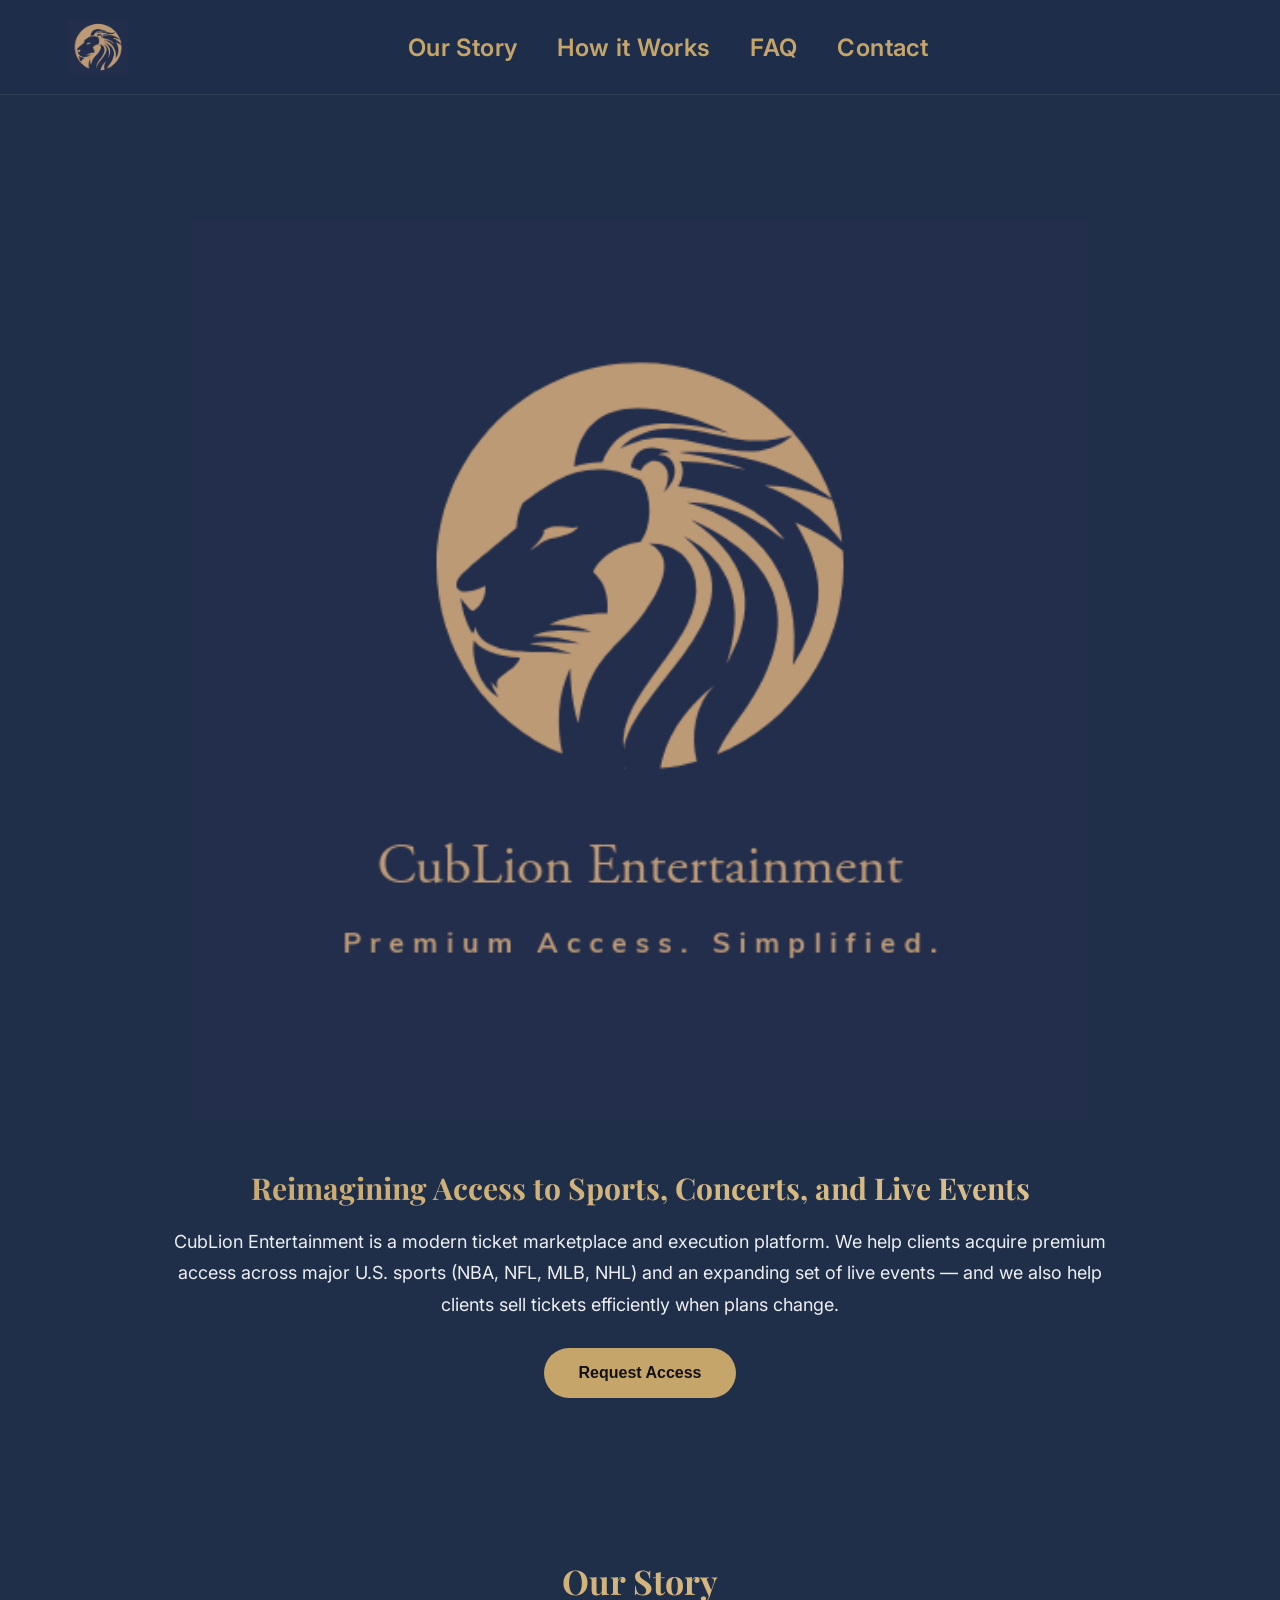
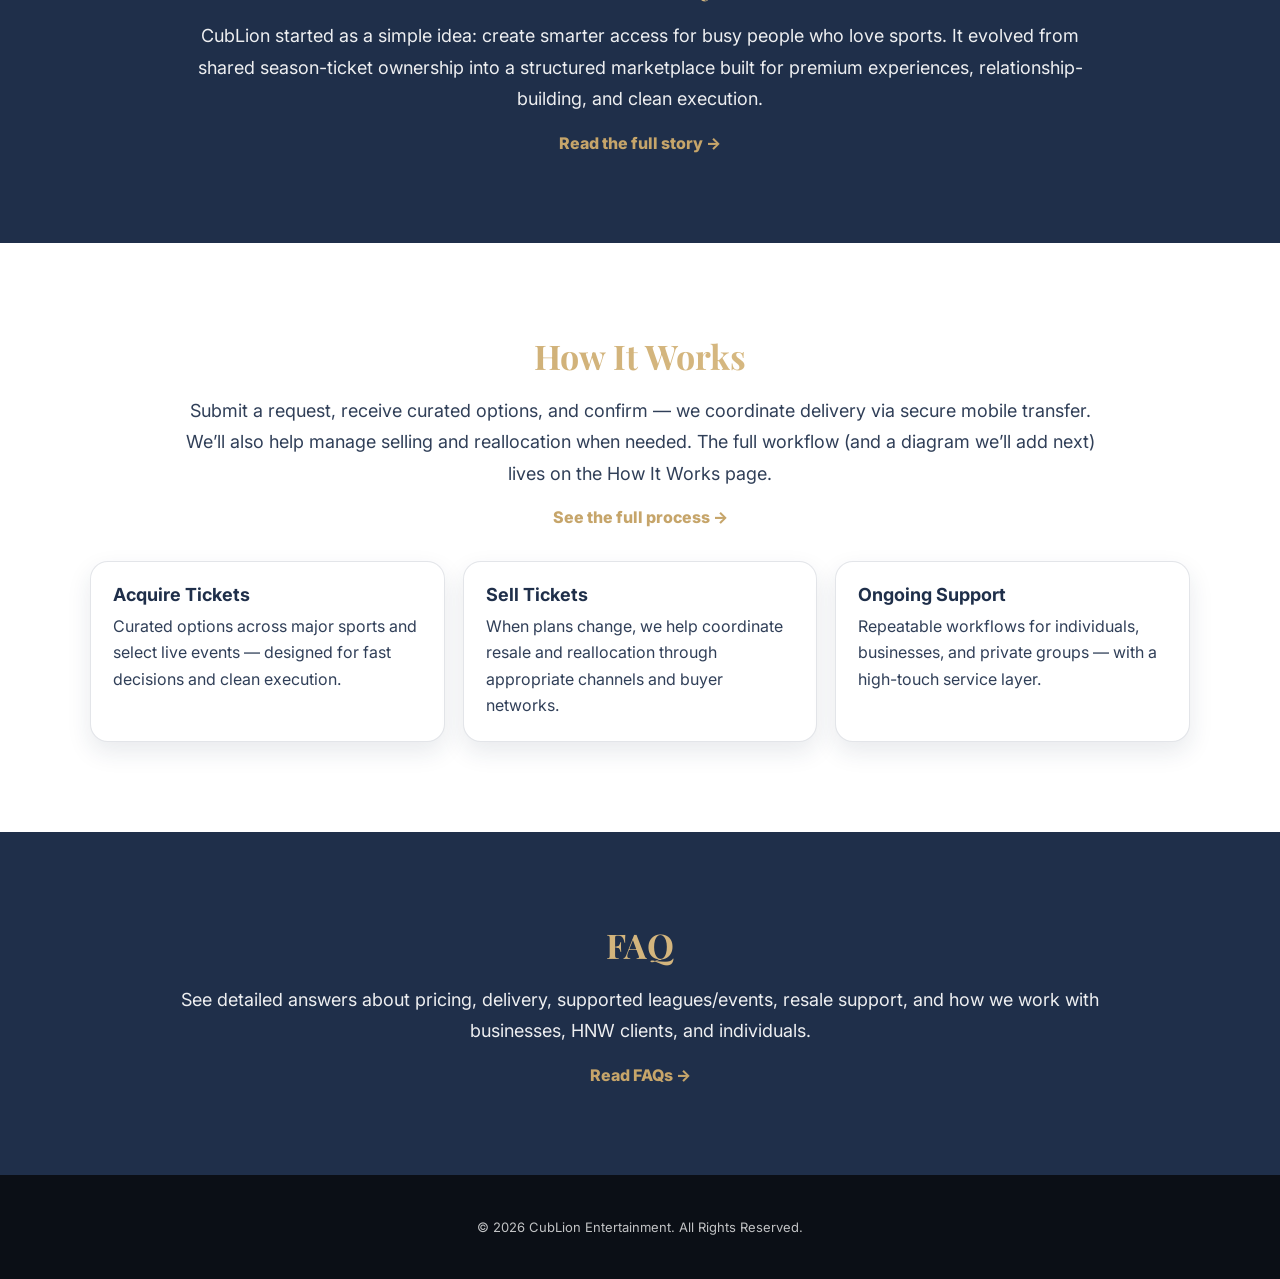
==== index.html @ 5fd1f455 "Update index.html" ====
<!DOCTYPE html>
<html lang="en">
<head>
<meta charset="UTF-8" />
<meta name="viewport" content="width=device-width, initial-scale=1.0" />
<title>CubLion Entertainment</title>

<link href="https://fonts.googleapis.com/css2?family=Playfair+Display:wght@600;700&family=Inter:wght@300;400;600&display=swap" rel="stylesheet">

<style>
  :root{
    --navy:#1F2F4A;
    --gold:#C6A56A;
    --black:#0B0F16;
    --white:#FFFFFF;
  }

  html { scroll-behavior: smooth; }

  body{
    margin:0;
    font-family:'Inter', sans-serif;
    background: var(--navy);
    color: var(--white);
  }

  /* ---------- NAV ---------- */
  nav{
    position: fixed;
    top: 0;
    left: 0;
    width: 100%;
    background: rgba(31,47,74,0.95);
    backdrop-filter: blur(10px);
    border-bottom: 1px solid rgba(255,255,255,0.08);
    z-index: 1000;
    padding: 20px 28px;
    transition: padding .18s ease, box-shadow .18s ease, background .18s ease;
  }

  nav.shrink{
    padding: 12px 22px;
    background: rgba(31,47,74,0.97);
    box-shadow: 0 10px 30px rgba(0,0,0,0.18);
  }

  .nav-inner{
    max-width: 1200px;
    margin: 0 auto;
    display: grid;
    grid-template-columns: 72px 1fr 72px;
    align-items: center;
  }

  .nav-insignia{
    height: 54px;
    width: auto;
    display:block;
    transition: height .18s ease, transform .18s ease, filter .18s ease;
  }

  nav.shrink .nav-insignia{ height: 42px; }

  .nav-insignia:hover{
    transform: scale(1.05);
    filter: drop-shadow(0 0 8px rgba(198,165,106,.35));
  }

  .nav-links{
    justify-self: center;
    display: flex;
    gap: 36px;
    align-items: center;
  }

  .nav-links a{
    position: relative;
    color: var(--gold);
    text-decoration: none;
    font-weight: 600;
    font-size: 24px;
    letter-spacing: 0.35px;
    padding: 8px 2px;
    transition: opacity .15s ease;
  }
  .nav-links a:hover{ opacity:.82; }

  .nav-links a::after{
    content:"";
    position:absolute;
    left:0;
    bottom:2px;
    height:2px;
    width:100%;
    background: var(--gold);
    transform: scaleX(0);
    transform-origin: left;
    transition: transform .18s ease;
    opacity: .9;
  }
  .nav-links a:hover::after{ transform: scaleX(1); }

  /* ---------- HERO ---------- */
  header{
    text-align:center;
    padding: 220px 20px 70px;
    max-width: 1200px;
    margin: 0 auto;
  }

  header img.hero-logo{
    width: 900px;
    max-width: 95vw;
    height: auto;
    margin-bottom: 46px;
  }

  .gold{
    background: linear-gradient(90deg, #C6A56A, #E0C48F);
    -webkit-background-clip: text;
    -webkit-text-fill-color: transparent;
  }

  h1{
    font-family: 'Playfair Display', serif;
    font-size: 30px;
    line-height: 1.25;
    margin: 0 0 18px 0;
  }

  .subhead{
    max-width: 940px;
    margin: 0 auto;
    font-size: 18px;
    line-height: 1.75;
    opacity: 0.92;
  }

  .cta-row{ margin-top: 28px; }

  button.cta{
    padding: 16px 34px;
    background: var(--gold);
    border: none;
    border-radius: 999px;
    font-weight: 800;
    cursor: pointer;
    color: #111;
    font-size: 16px;
  }
  button.cta:hover{ opacity: .9; }

  /* ---------- SECTIONS ---------- */
  section{
    padding: 90px 20px;
    text-align: center;
    background: var(--white);
    color: var(--navy);
  }

  section.dark{
    background: var(--navy);
    color: var(--white);
  }

  .container{
    max-width: 1100px;
    margin: 0 auto;
  }

  section h2{
    font-family: 'Playfair Display', serif;
    font-size: 34px;
    margin: 0;
  }

  section p{
    max-width: 920px;
    margin: 16px auto 0;
    font-size: 18px;
    line-height: 1.75;
    opacity: 0.92;
  }

  .link{
    display:inline-block;
    margin-top: 18px;
    color: var(--gold);
    font-weight: 800;
    text-decoration: none;
  }
  .link:hover{ opacity:.85; }

  .cards{
    display:grid;
    gap: 18px;
    margin-top: 34px;
    text-align:left;
  }
  @media (min-width: 900px){
    .cards{ grid-template-columns: repeat(3, 1fr); }
  }
  .card{
    border-radius: 18px;
    padding: 22px;
    border: 1px solid rgba(31,47,74,0.12);
    background: #fff;
    box-shadow: 0 10px 24px rgba(31,47,74,0.10);
  }
  .card h3{ margin:0 0 8px 0; font-size: 18px; }
  .card p{ margin:0; font-size: 16px; line-height: 1.65; opacity: .92; }

  footer{
    text-align:center;
    padding: 44px 18px;
    background: var(--black);
    color: rgba(255,255,255,0.75);
    font-size: 13px;
  }

  /* ---------- RESPONSIVE ---------- */
  @media (max-width: 900px){
    .nav-links{ display:none; }
  }
</style>
</head>

<body>

<nav id="topNav" aria-label="Primary navigation">
  <div class="nav-inner">
    <a href="index.html" aria-label="Home">
      <img src="lion.png" class="nav-insignia" alt="CubLion Home" />
    </a>

    <div class="nav-links" aria-label="Desktop navigation">
      <a href="our-story.html">Our Story</a>
      <a href="how-it-works.html">How it Works</a>
      <a href="faq.html">FAQ</a>
      <a href="contact.html">Contact</a>
    </div>

    <div></div>
  </div>
</nav>

<header>
  <img src="logo.png" class="hero-logo" alt="CubLion Entertainment" />
  <h1 class="gold">Reimagining Access to Sports, Concerts, and Live Events</h1>

  <p class="subhead">
    CubLion Entertainment is a modern ticket marketplace and execution platform. We help clients acquire premium access
    across major U.S. sports (NBA, NFL, MLB, NHL) and an expanding set of live events — and we also help clients sell tickets
    efficiently when plans change.
  </p>

  <div class="cta-row">
    <button class="cta" onclick="location.href='contact.html'">Request Access</button>
  </div>
</header>

<section class="dark">
  <div class="container">
    <h2 class="gold">Our Story</h2>
    <p>
      CubLion started as a simple idea: create smarter access for busy people who love sports. It evolved from shared season-ticket ownership
      into a structured marketplace built for premium experiences, relationship-building, and clean execution.
    </p>
    <a class="link" href="our-story.html">Read the full story →</a>
  </div>
</section>

<section>
  <div class="container">
    <h2 class="gold">How It Works</h2>
    <p>
      Submit a request, receive curated options, and confirm — we coordinate delivery via secure mobile transfer. We’ll also help manage selling
      and reallocation when needed. The full workflow (and a diagram we’ll add next) lives on the How It Works page.
    </p>
    <a class="link" href="how-it-works.html">See the full process →</a>

    <div class="cards">
      <div class="card">
        <h3>Acquire Tickets</h3>
        <p>Curated options across major sports and select live events — designed for fast decisions and clean execution.</p>
      </div>
      <div class="card">
        <h3>Sell Tickets</h3>
        <p>When plans change, we help coordinate resale and reallocation through appropriate channels and buyer networks.</p>
      </div>
      <div class="card">
        <h3>Ongoing Support</h3>
        <p>Repeatable workflows for individuals, businesses, and private groups — with a high-touch service layer.</p>
      </div>
    </div>
  </div>
</section>

<section class="dark">
  <div class="container">
    <h2 class="gold">FAQ</h2>
    <p>
      See detailed answers about pricing, delivery, supported leagues/events, resale support, and how we work with businesses,
      HNW clients, and individuals.
    </p>
    <a class="link" href="faq.html">Read FAQs →</a>
  </div>
</section>

<footer>
© 2026 CubLion Entertainment. All Rights Reserved.
</footer>

<script>
  const nav = document.getElementById('topNav');
  function onScroll(){
    if (window.scrollY > 18) nav.classList.add('shrink');
    else nav.classList.remove('shrink');
  }
  window.addEventListener('scroll', onScroll, { passive: true });
  onScroll();
</script>

</body>
</html>
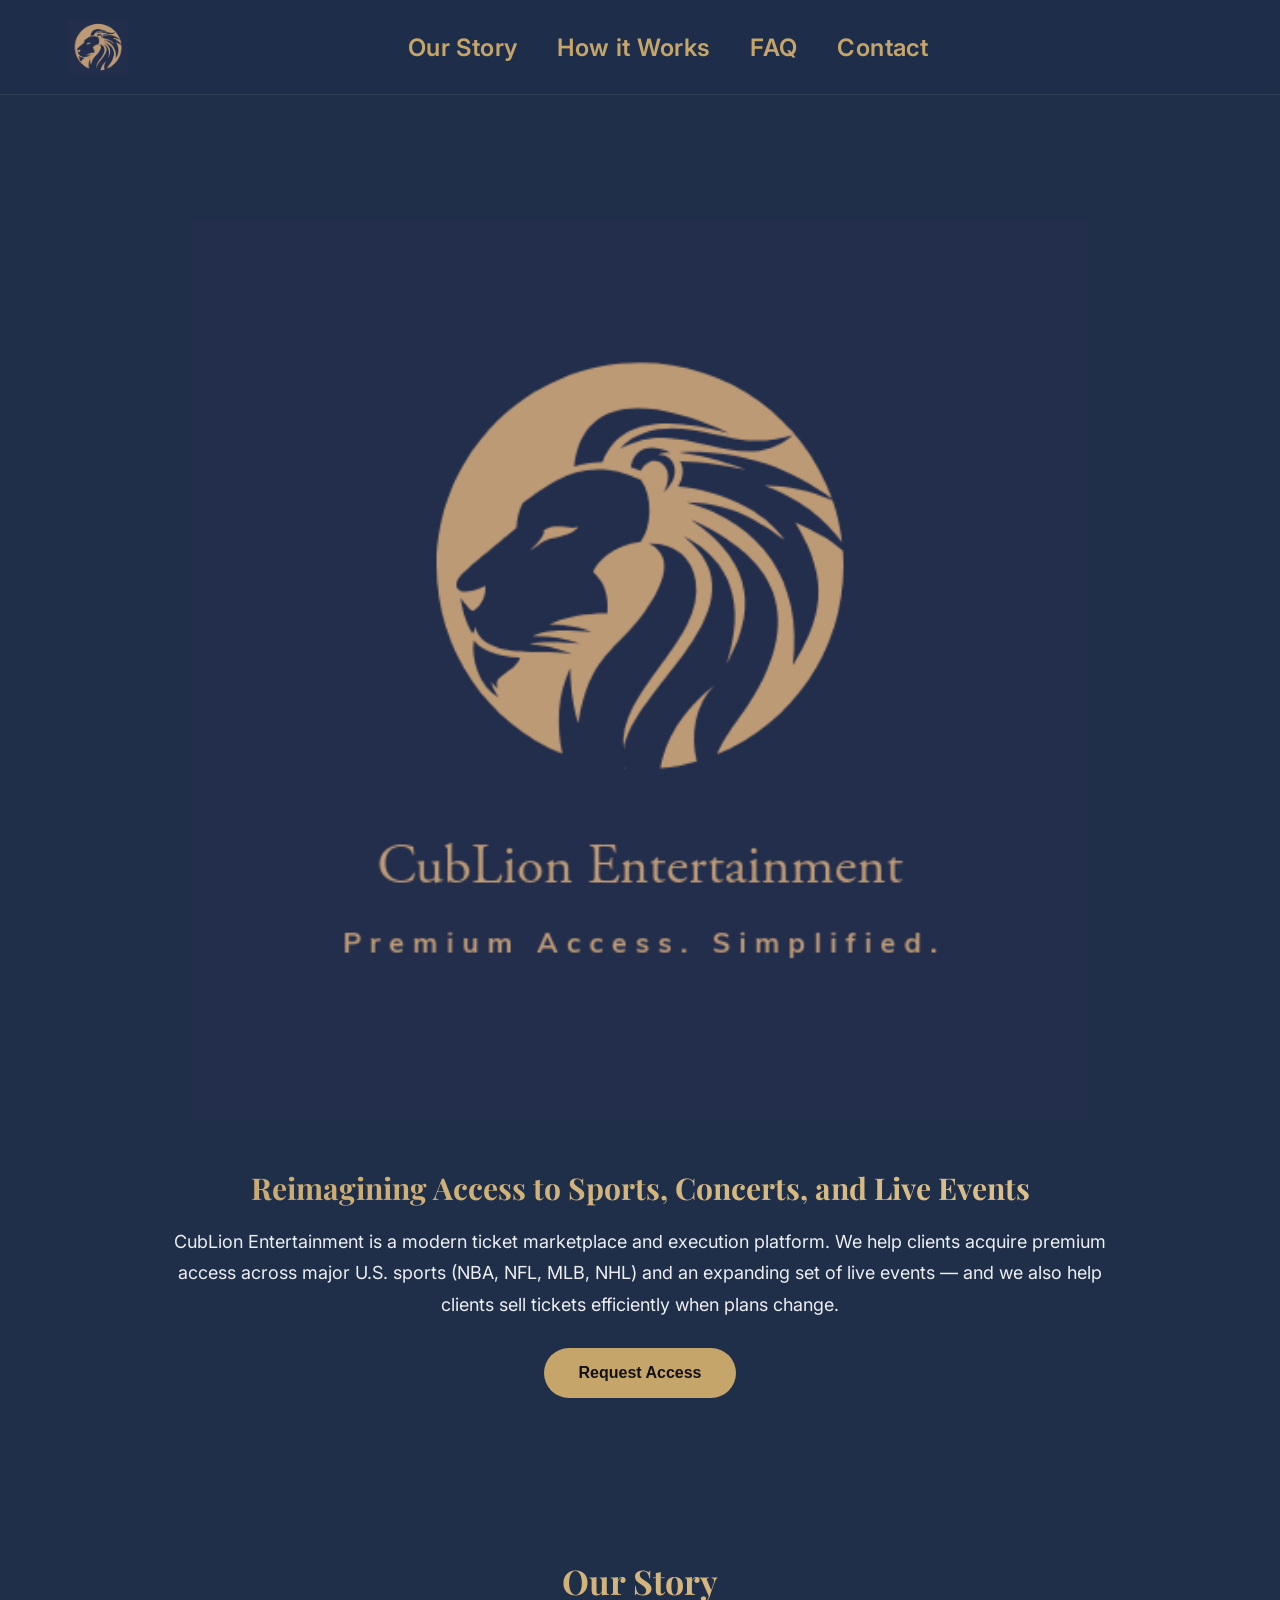
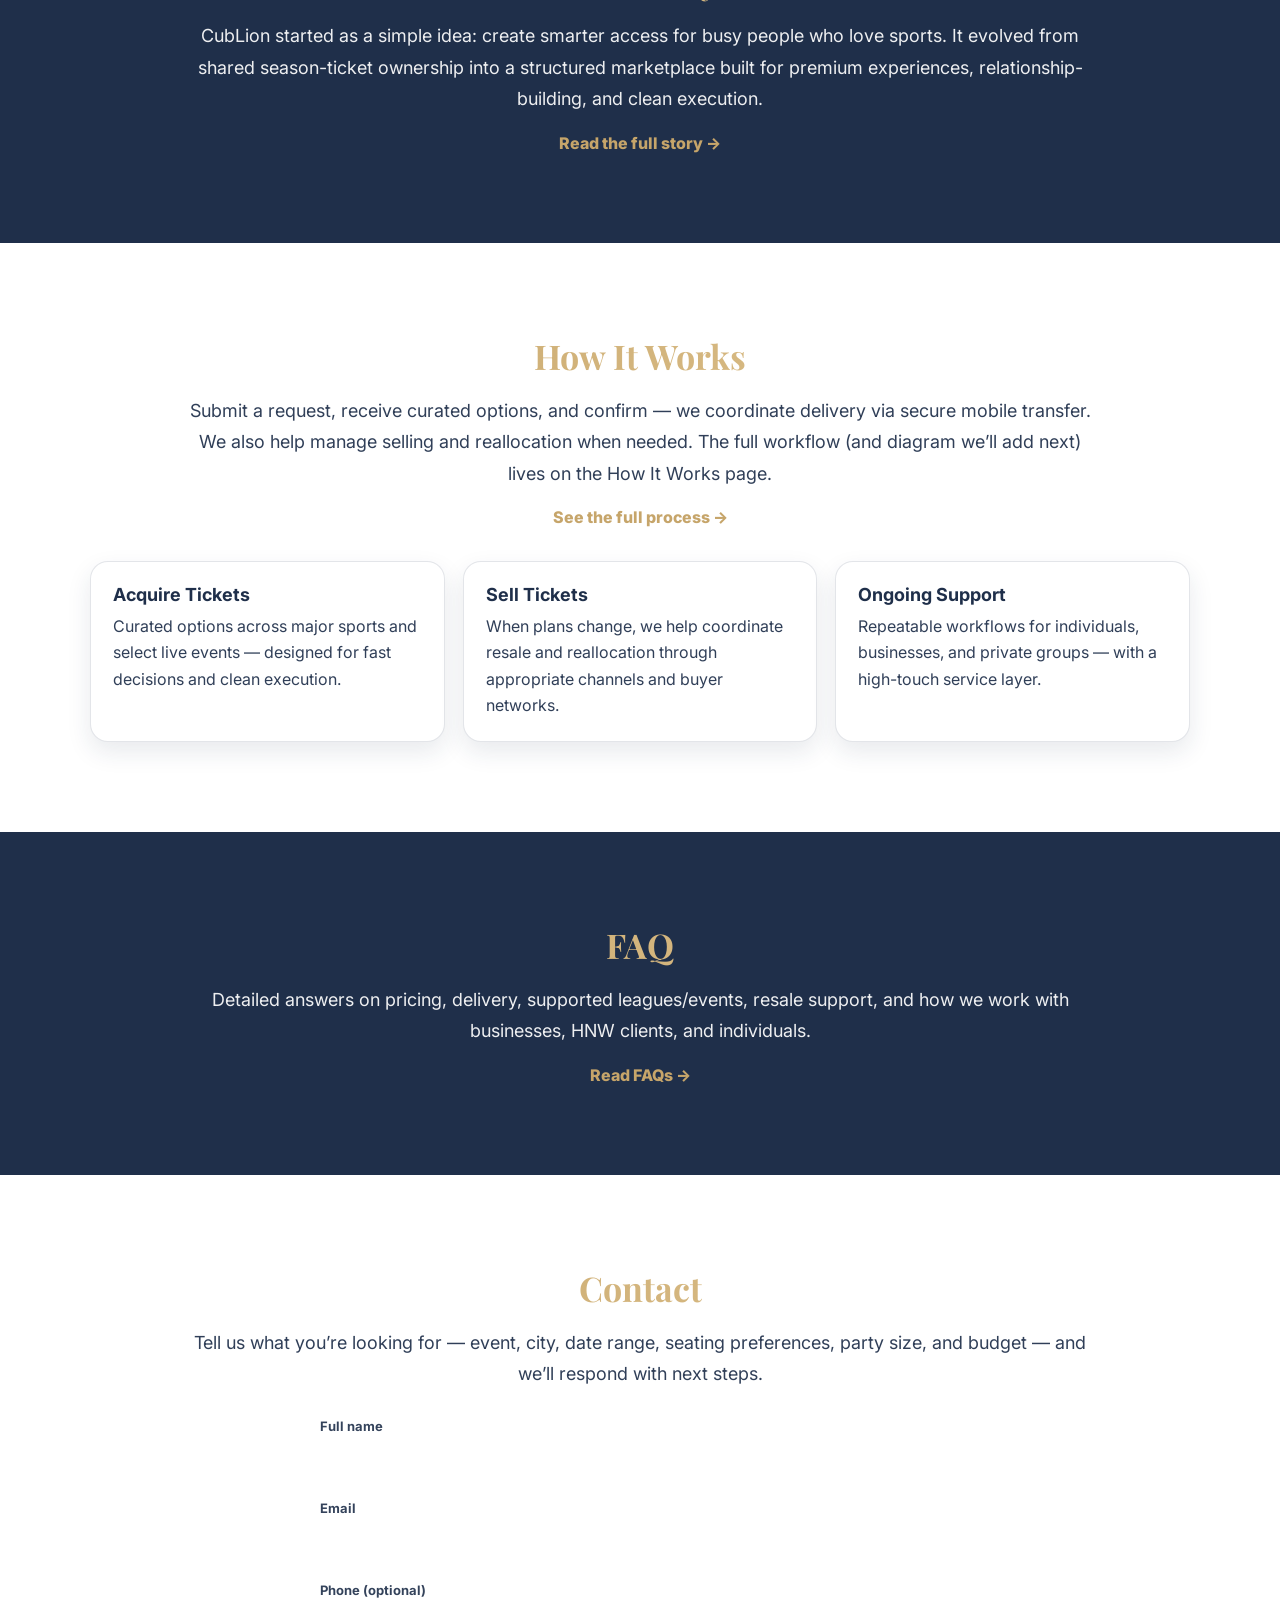
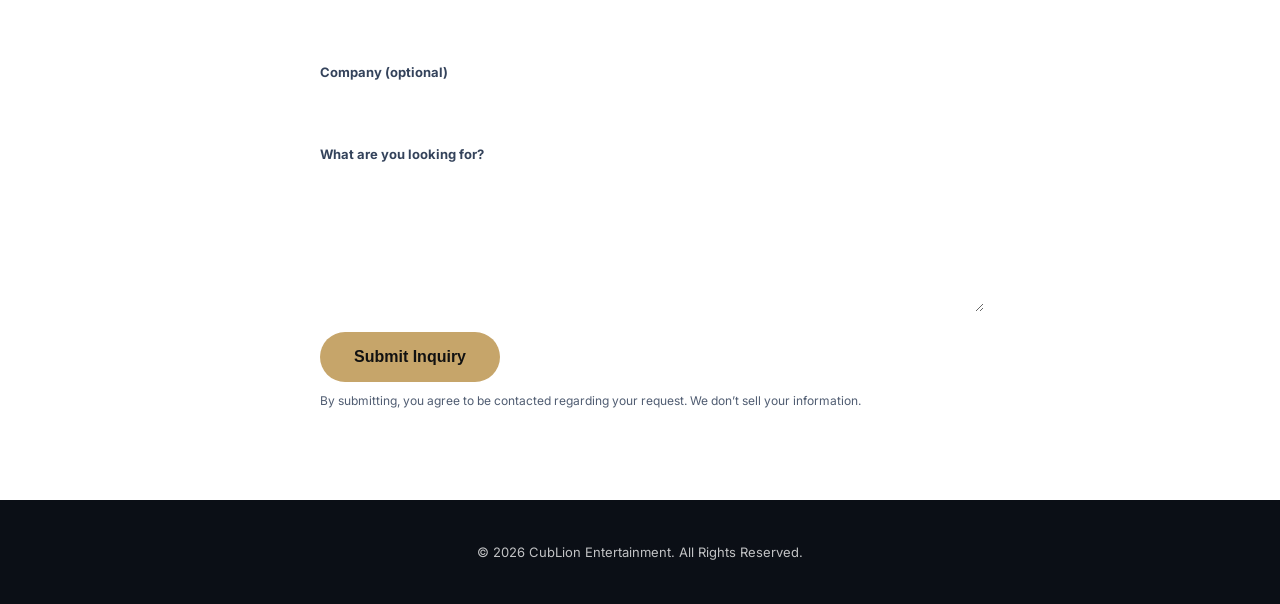
==== commit b046aa47: "Update index.html" ====
--- a/index.html
+++ b/index.html
@@ -163,6 +163,11 @@
     color: var(--white);
   }
 
+  /* Critical for anchor links with fixed nav */
+  section.anchor{
+    scroll-margin-top: 120px;
+  }
+
   .container{
     max-width: 1100px;
     margin: 0 auto;
@@ -210,6 +215,40 @@
   .card h3{ margin:0 0 8px 0; font-size: 18px; }
   .card p{ margin:0; font-size: 16px; line-height: 1.65; opacity: .92; }
 
+  /* ---------- FORM (homepage contact block) ---------- */
+  .form-wrap{
+    max-width: 640px;
+    margin: 28px auto 0;
+    text-align: left;
+  }
+  label{
+    display:block;
+    font-weight: 700;
+    font-size: 13px;
+    opacity: .9;
+    margin-bottom: 6px;
+  }
+  .field{
+    width:100%;
+    padding: 12px;
+    margin-bottom: 16px;
+    border-radius: 10px;
+    border:none;
+    outline:none;
+    font-family:'Inter', sans-serif;
+    font-size: 16px;
+  }
+  section.dark .field{
+    background: rgba(255,255,255,0.92);
+    color: #111;
+  }
+  .small-note{
+    font-size: 12px;
+    opacity: .78;
+    margin-top: 10px;
+    line-height: 1.5;
+  }
+
   footer{
     text-align:center;
     padding: 44px 18px;
@@ -218,7 +257,6 @@
     font-size: 13px;
   }
 
-  /* ---------- RESPONSIVE ---------- */
   @media (max-width: 900px){
     .nav-links{ display:none; }
   }
@@ -237,7 +275,8 @@
       <a href="our-story.html">Our Story</a>
       <a href="how-it-works.html">How it Works</a>
       <a href="faq.html">FAQ</a>
-      <a href="contact.html">Contact</a>
+      <!-- Contact should jump to the Contact block on THIS page -->
+      <a href="index.html#contact">Contact</a>
     </div>
 
     <div></div>
@@ -255,10 +294,11 @@
   </p>
 
   <div class="cta-row">
-    <button class="cta" onclick="location.href='contact.html'">Request Access</button>
+    <button class="cta" onclick="location.href='index.html#contact'">Request Access</button>
   </div>
 </header>
 
+<!-- Alternate colors: DARK / LIGHT / DARK / LIGHT -->
 <section class="dark">
   <div class="container">
     <h2 class="gold">Our Story</h2>
@@ -274,8 +314,8 @@
   <div class="container">
     <h2 class="gold">How It Works</h2>
     <p>
-      Submit a request, receive curated options, and confirm — we coordinate delivery via secure mobile transfer. We’ll also help manage selling
-      and reallocation when needed. The full workflow (and a diagram we’ll add next) lives on the How It Works page.
+      Submit a request, receive curated options, and confirm — we coordinate delivery via secure mobile transfer.
+      We also help manage selling and reallocation when needed. The full workflow (and diagram we’ll add next) lives on the How It Works page.
     </p>
     <a class="link" href="how-it-works.html">See the full process →</a>
 
@@ -300,10 +340,43 @@
   <div class="container">
     <h2 class="gold">FAQ</h2>
     <p>
-      See detailed answers about pricing, delivery, supported leagues/events, resale support, and how we work with businesses,
+      Detailed answers on pricing, delivery, supported leagues/events, resale support, and how we work with businesses,
       HNW clients, and individuals.
     </p>
     <a class="link" href="faq.html">Read FAQs →</a>
+  </div>
+</section>
+
+<!-- Contact is LIGHT to keep alternating colors -->
+<section id="contact" class="anchor">
+  <div class="container">
+    <h2 class="gold">Contact</h2>
+    <p>
+      Tell us what you’re looking for — event, city, date range, seating preferences, party size, and budget — and we’ll respond with next steps.
+    </p>
+
+    <form class="form-wrap" action="https://formspree.io/f/mreadqad" method="POST">
+      <label for="name">Full name</label>
+      <input class="field" id="name" name="name" type="text" required />
+
+      <label for="email">Email</label>
+      <input class="field" id="email" name="email" type="email" required />
+
+      <label for="phone">Phone (optional)</label>
+      <input class="field" id="phone" name="phone" type="text" />
+
+      <label for="company">Company (optional)</label>
+      <input class="field" id="company" name="company" type="text" />
+
+      <label for="message">What are you looking for?</label>
+      <textarea class="field" id="message" name="message" rows="6" required></textarea>
+
+      <button class="cta" type="submit">Submit Inquiry</button>
+
+      <div class="small-note">
+        By submitting, you agree to be contacted regarding your request. We don’t sell your information.
+      </div>
+    </form>
   </div>
 </section>
 
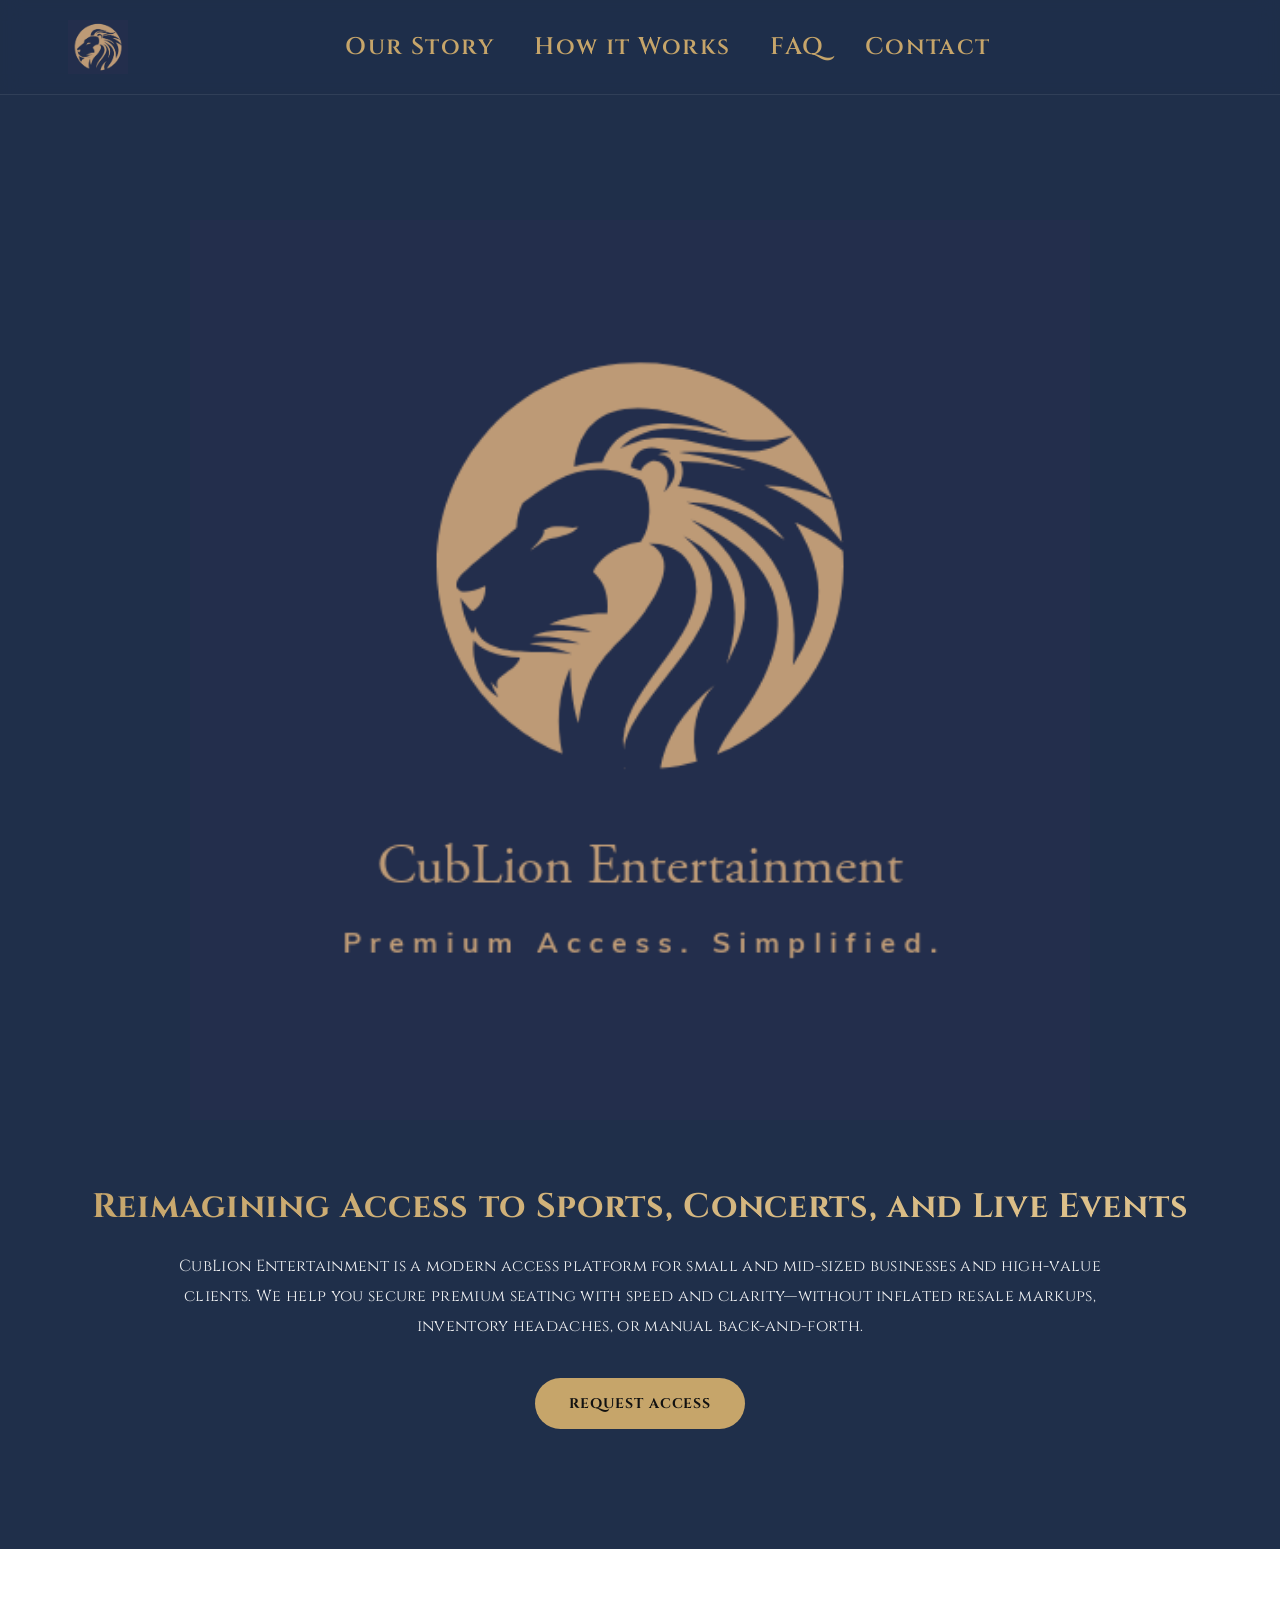
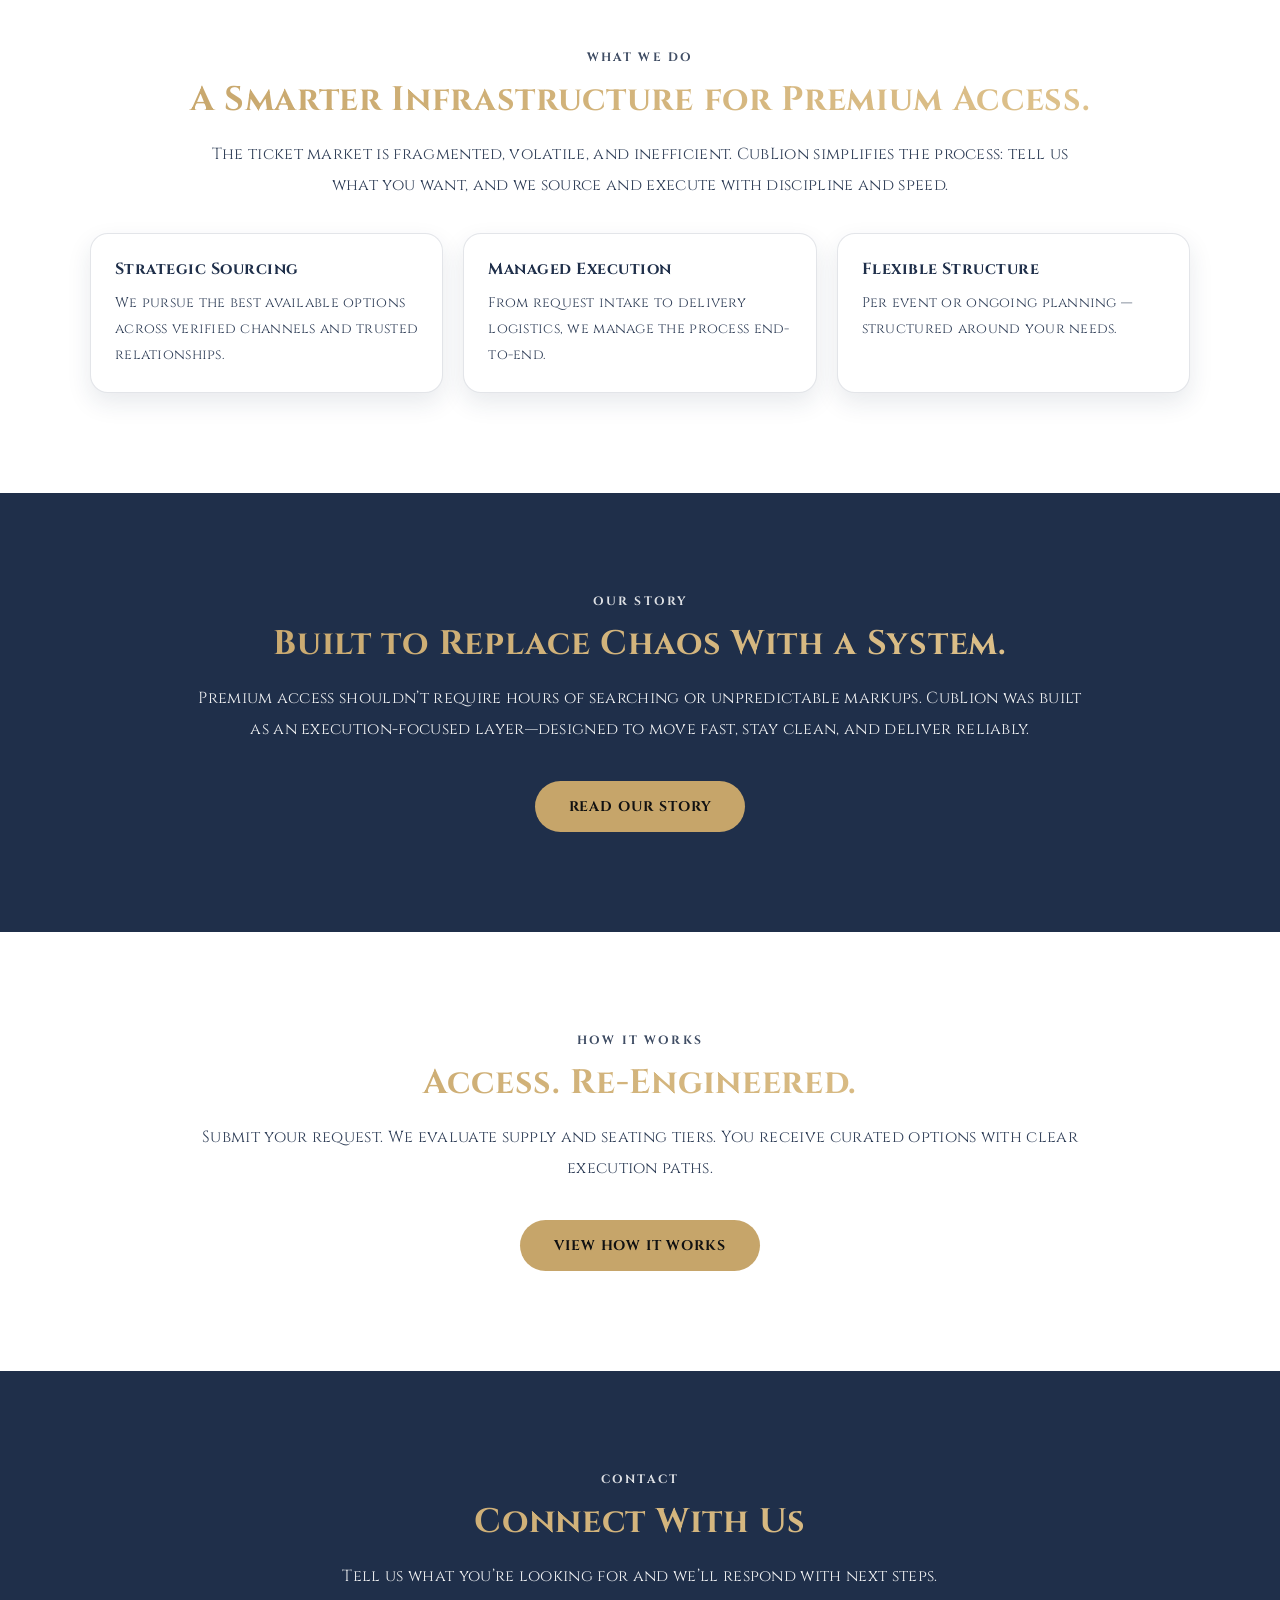
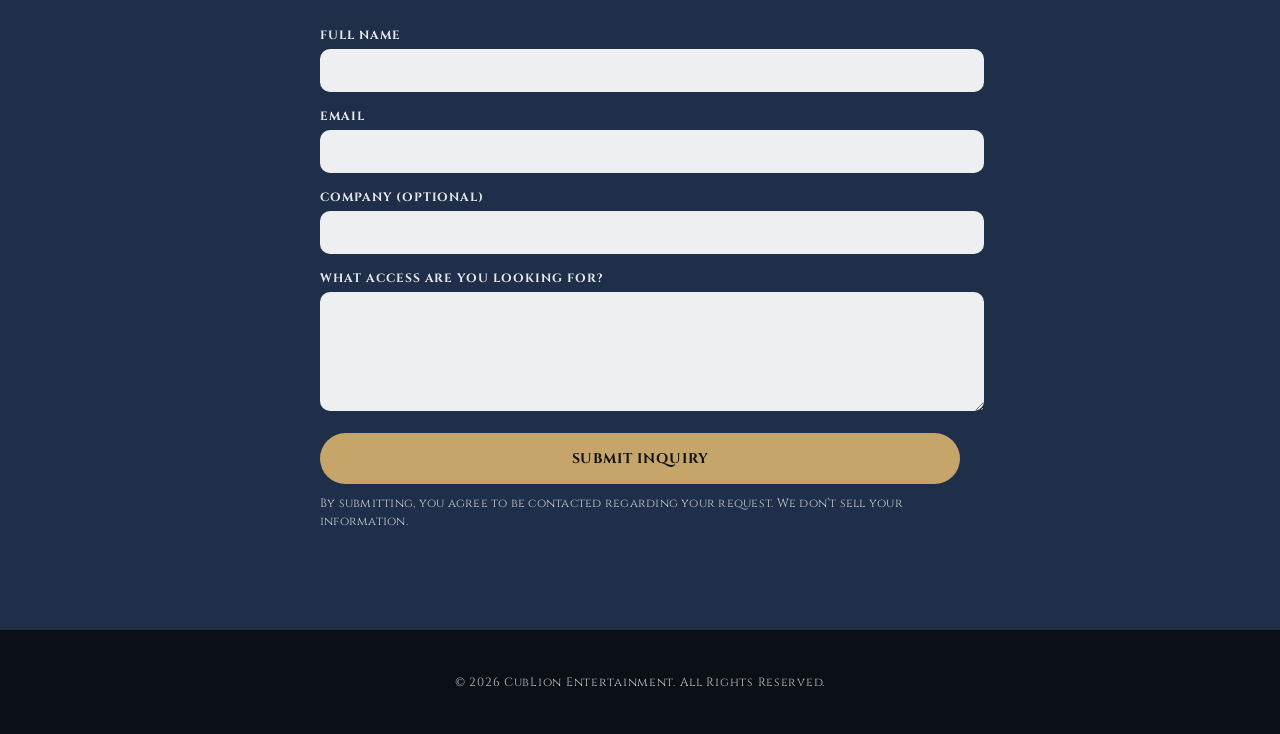
==== commit 3eb4bf2b: "Update index.html" ====
--- a/index.html
+++ b/index.html
@@ -5,7 +5,8 @@
 <meta name="viewport" content="width=device-width, initial-scale=1.0" />
 <title>CubLion Entertainment</title>
 
-<link href="https://fonts.googleapis.com/css2?family=Playfair+Display:wght@600;700&family=Inter:wght@300;400;600&display=swap" rel="stylesheet">
+<!-- Brand font (Trajan-like) -->
+<link href="https://fonts.googleapis.com/css2?family=Cinzel:wght@400;600;700&display=swap" rel="stylesheet">
 
 <style>
   :root{
@@ -19,12 +20,12 @@
 
   body{
     margin:0;
-    font-family:'Inter', sans-serif;
+    font-family:'Cinzel', serif;
     background: var(--navy);
     color: var(--white);
   }
 
-  /* ---------- NAV ---------- */
+  /* ---------- NAV (logo left + centered links) ---------- */
   nav{
     position: fixed;
     top: 0;
@@ -48,7 +49,7 @@
     max-width: 1200px;
     margin: 0 auto;
     display: grid;
-    grid-template-columns: 72px 1fr 72px;
+    grid-template-columns: 72px 1fr 72px; /* left logo / centered links / right spacer */
     align-items: center;
   }
 
@@ -58,7 +59,6 @@
     display:block;
     transition: height .18s ease, transform .18s ease, filter .18s ease;
   }
-
   nav.shrink .nav-insignia{ height: 42px; }
 
   .nav-insignia:hover{
@@ -79,7 +79,7 @@
     text-decoration: none;
     font-weight: 600;
     font-size: 24px;
-    letter-spacing: 0.35px;
+    letter-spacing: 0.06em; /* more “insignia-like” */
     padding: 8px 2px;
     transition: opacity .15s ease;
   }
@@ -103,16 +103,16 @@
   /* ---------- HERO ---------- */
   header{
     text-align:center;
-    padding: 220px 20px 70px;
+    padding: 220px 20px 120px; /* room for fixed nav */
     max-width: 1200px;
     margin: 0 auto;
   }
 
   header img.hero-logo{
-    width: 900px;
+    width: 900px;          /* brand dominant */
     max-width: 95vw;
     height: auto;
-    margin-bottom: 46px;
+    margin-bottom: 60px;
   }
 
   .gold{
@@ -122,40 +122,45 @@
   }
 
   h1{
-    font-family: 'Playfair Display', serif;
-    font-size: 30px;
+    font-size: 34px;
     line-height: 1.25;
-    margin: 0 0 18px 0;
+    margin: 0 0 22px 0;
+    letter-spacing: 0.02em;
   }
 
   .subhead{
     max-width: 940px;
     margin: 0 auto;
-    font-size: 18px;
-    line-height: 1.75;
+    font-size: 16px;
+    line-height: 1.9;
     opacity: 0.92;
-  }
-
-  .cta-row{ margin-top: 28px; }
+    letter-spacing: 0.02em;
+  }
+
+  .cta-row{ margin-top: 36px; }
 
   button.cta{
     padding: 16px 34px;
     background: var(--gold);
     border: none;
     border-radius: 999px;
-    font-weight: 800;
+    font-weight: 700;
     cursor: pointer;
     color: #111;
-    font-size: 16px;
+    font-size: 14px;
+    letter-spacing: 0.06em;
+    font-family:'Cinzel', serif;
+    text-transform: uppercase;
   }
   button.cta:hover{ opacity: .9; }
 
   /* ---------- SECTIONS ---------- */
   section{
-    padding: 90px 20px;
+    padding: 100px 20px;
     text-align: center;
     background: var(--white);
     color: var(--navy);
+    scroll-margin-top: 120px;
   }
 
   section.dark{
@@ -163,9 +168,19 @@
     color: var(--white);
   }
 
-  /* Critical for anchor links with fixed nav */
-  section.anchor{
-    scroll-margin-top: 120px;
+  section h2{
+    font-size: 34px;
+    margin: 0;
+    letter-spacing: 0.02em;
+  }
+
+  section p{
+    max-width: 900px;
+    margin: 16px auto 0;
+    font-size: 16px;
+    line-height: 1.95;
+    opacity: 0.92;
+    letter-spacing: 0.02em;
   }
 
   .container{
@@ -173,80 +188,95 @@
     margin: 0 auto;
   }
 
-  section h2{
-    font-family: 'Playfair Display', serif;
-    font-size: 34px;
-    margin: 0;
-  }
-
-  section p{
-    max-width: 920px;
-    margin: 16px auto 0;
-    font-size: 18px;
-    line-height: 1.75;
-    opacity: 0.92;
-  }
-
-  .link{
-    display:inline-block;
-    margin-top: 18px;
-    color: var(--gold);
-    font-weight: 800;
-    text-decoration: none;
-  }
-  .link:hover{ opacity:.85; }
-
-  .cards{
-    display:grid;
-    gap: 18px;
-    margin-top: 34px;
+  /* ---------- CARDS ---------- */
+  .grid{
+    display: grid;
+    gap: 20px;
+    margin-top: 32px;
     text-align:left;
   }
   @media (min-width: 900px){
-    .cards{ grid-template-columns: repeat(3, 1fr); }
-  }
+    .grid-3{ grid-template-columns: repeat(3, 1fr); }
+    .grid-2{ grid-template-columns: repeat(2, 1fr); }
+  }
+
   .card{
     border-radius: 18px;
-    padding: 22px;
+    padding: 24px;
+    border: 1px solid rgba(255,255,255,0.10);
+    background: rgba(255,255,255,0.06);
+    box-shadow: 0 12px 30px rgba(0,0,0,0.16);
+  }
+
+  section:not(.dark) .card{
+    background: #fff;
     border: 1px solid rgba(31,47,74,0.12);
-    background: #fff;
     box-shadow: 0 10px 24px rgba(31,47,74,0.10);
   }
-  .card h3{ margin:0 0 8px 0; font-size: 18px; }
-  .card p{ margin:0; font-size: 16px; line-height: 1.65; opacity: .92; }
-
-  /* ---------- FORM (homepage contact block) ---------- */
+
+  .kicker{
+    letter-spacing: 0.18em;
+    text-transform: uppercase;
+    font-size: 12px;
+    font-weight: 700;
+    opacity: 0.85;
+    margin-bottom: 12px;
+  }
+
+  .card h3{
+    margin: 0 0 10px 0;
+    font-size: 16px;
+    letter-spacing: 0.03em;
+  }
+
+  .card p{
+    margin: 0;
+    font-size: 14px;
+    line-height: 1.85;
+    opacity: 0.92;
+    letter-spacing: 0.02em;
+  }
+
+  /* ---------- FORM ---------- */
   .form-wrap{
     max-width: 640px;
-    margin: 28px auto 0;
+    margin: 34px auto 0;
     text-align: left;
   }
+
   label{
     display:block;
+    margin: 0 0 6px 0;
     font-weight: 700;
-    font-size: 13px;
-    opacity: .9;
-    margin-bottom: 6px;
-  }
+    font-size: 12px;
+    opacity: 0.9;
+    letter-spacing: 0.08em;
+    text-transform: uppercase;
+  }
+
   .field{
     width:100%;
     padding: 12px;
     margin-bottom: 16px;
+    border: none;
     border-radius: 10px;
-    border:none;
-    outline:none;
-    font-family:'Inter', sans-serif;
-    font-size: 16px;
-  }
+    outline: none;
+    font-family:'Cinzel', serif;
+    font-size: 14px;
+    letter-spacing: 0.02em;
+  }
+
   section.dark .field{
     background: rgba(255,255,255,0.92);
     color: #111;
   }
+
   .small-note{
     font-size: 12px;
-    opacity: .78;
+    opacity: 0.75;
     margin-top: 10px;
     line-height: 1.5;
+    letter-spacing: 0.02em;
   }
 
   footer{
@@ -254,11 +284,16 @@
     padding: 44px 18px;
     background: var(--black);
     color: rgba(255,255,255,0.75);
-    font-size: 13px;
-  }
-
-  @media (max-width: 900px){
-    .nav-links{ display:none; }
+    font-size: 12px;
+    letter-spacing: 0.06em;
+  }
+
+  /* ---------- RESPONSIVE ---------- */
+  @media (max-width: 980px){
+    .nav-links{ gap: 18px; }
+    .nav-links a{ font-size: 18px; }
+    header{ padding: 200px 16px 105px; }
+    h1{ font-size: 28px; }
   }
 </style>
 </head>
@@ -275,7 +310,6 @@
       <a href="our-story.html">Our Story</a>
       <a href="how-it-works.html">How it Works</a>
       <a href="faq.html">FAQ</a>
-      <!-- Contact should jump to the Contact block on THIS page -->
       <a href="index.html#contact">Contact</a>
     </div>
 
@@ -285,12 +319,13 @@
 
 <header>
   <img src="logo.png" class="hero-logo" alt="CubLion Entertainment" />
+
   <h1 class="gold">Reimagining Access to Sports, Concerts, and Live Events</h1>
 
   <p class="subhead">
-    CubLion Entertainment is a modern ticket marketplace and execution platform. We help clients acquire premium access
-    across major U.S. sports (NBA, NFL, MLB, NHL) and an expanding set of live events — and we also help clients sell tickets
-    efficiently when plans change.
+    CubLion Entertainment is a modern access platform for small and mid-sized businesses and high-value clients.
+    We help you secure premium seating with speed and clarity—without inflated resale markups,
+    inventory headaches, or manual back-and-forth.
   </p>
 
   <div class="cta-row">
@@ -298,62 +333,67 @@
   </div>
 </header>
 
-<!-- Alternate colors: DARK / LIGHT / DARK / LIGHT -->
-<section class="dark">
+<section id="about">
   <div class="container">
-    <h2 class="gold">Our Story</h2>
+    <div class="kicker">What we do</div>
+    <h2 class="gold">A Smarter Infrastructure for Premium Access.</h2>
     <p>
-      CubLion started as a simple idea: create smarter access for busy people who love sports. It evolved from shared season-ticket ownership
-      into a structured marketplace built for premium experiences, relationship-building, and clean execution.
+      The ticket market is fragmented, volatile, and inefficient. CubLion simplifies the process:
+      tell us what you want, and we source and execute with discipline and speed.
     </p>
-    <a class="link" href="our-story.html">Read the full story →</a>
-  </div>
-</section>
-
-<section>
-  <div class="container">
-    <h2 class="gold">How It Works</h2>
-    <p>
-      Submit a request, receive curated options, and confirm — we coordinate delivery via secure mobile transfer.
-      We also help manage selling and reallocation when needed. The full workflow (and diagram we’ll add next) lives on the How It Works page.
-    </p>
-    <a class="link" href="how-it-works.html">See the full process →</a>
-
-    <div class="cards">
+
+    <div class="grid grid-3">
       <div class="card">
-        <h3>Acquire Tickets</h3>
-        <p>Curated options across major sports and select live events — designed for fast decisions and clean execution.</p>
+        <h3>Strategic Sourcing</h3>
+        <p>We pursue the best available options across verified channels and trusted relationships.</p>
       </div>
       <div class="card">
-        <h3>Sell Tickets</h3>
-        <p>When plans change, we help coordinate resale and reallocation through appropriate channels and buyer networks.</p>
+        <h3>Managed Execution</h3>
+        <p>From request intake to delivery logistics, we manage the process end-to-end.</p>
       </div>
       <div class="card">
-        <h3>Ongoing Support</h3>
-        <p>Repeatable workflows for individuals, businesses, and private groups — with a high-touch service layer.</p>
+        <h3>Flexible Structure</h3>
+        <p>Per event or ongoing planning — structured around your needs.</p>
       </div>
     </div>
   </div>
 </section>
 
-<section class="dark">
+<section id="story" class="dark">
   <div class="container">
-    <h2 class="gold">FAQ</h2>
+    <div class="kicker">Our story</div>
+    <h2 class="gold">Built to Replace Chaos With a System.</h2>
     <p>
-      Detailed answers on pricing, delivery, supported leagues/events, resale support, and how we work with businesses,
-      HNW clients, and individuals.
+      Premium access shouldn’t require hours of searching or unpredictable markups.
+      CubLion was built as an execution-focused layer—designed to move fast, stay clean, and deliver reliably.
     </p>
-    <a class="link" href="faq.html">Read FAQs →</a>
+
+    <div class="cta-row">
+      <button class="cta" onclick="location.href='our-story.html'">Read Our Story</button>
+    </div>
   </div>
 </section>
 
-<!-- Contact is LIGHT to keep alternating colors -->
-<section id="contact" class="anchor">
+<section id="model">
   <div class="container">
-    <h2 class="gold">Contact</h2>
+    <div class="kicker">How it works</div>
+    <h2 class="gold">Access. Re-Engineered.</h2>
     <p>
-      Tell us what you’re looking for — event, city, date range, seating preferences, party size, and budget — and we’ll respond with next steps.
+      Submit your request. We evaluate supply and seating tiers.
+      You receive curated options with clear execution paths.
     </p>
+
+    <div class="cta-row">
+      <button class="cta" onclick="location.href='how-it-works.html'">View How It Works</button>
+    </div>
+  </div>
+</section>
+
+<section id="contact" class="dark">
+  <div class="container">
+    <div class="kicker">Contact</div>
+    <h2 class="gold">Connect With Us</h2>
+    <p>Tell us what you’re looking for and we’ll respond with next steps.</p>
 
     <form class="form-wrap" action="https://formspree.io/f/mreadqad" method="POST">
       <label for="name">Full name</label>
@@ -362,16 +402,13 @@
       <label for="email">Email</label>
       <input class="field" id="email" name="email" type="email" required />
 
-      <label for="phone">Phone (optional)</label>
-      <input class="field" id="phone" name="phone" type="text" />
-
       <label for="company">Company (optional)</label>
       <input class="field" id="company" name="company" type="text" />
 
-      <label for="message">What are you looking for?</label>
-      <textarea class="field" id="message" name="message" rows="6" required></textarea>
-
-      <button class="cta" type="submit">Submit Inquiry</button>
+      <label for="message">What access are you looking for?</label>
+      <textarea class="field" id="message" name="message" rows="5" required></textarea>
+
+      <button class="cta" type="submit" style="width:100%;">Submit Inquiry</button>
 
       <div class="small-note">
         By submitting, you agree to be contacted regarding your request. We don’t sell your information.
@@ -386,8 +423,10 @@
 
 <script>
   const nav = document.getElementById('topNav');
+  const shrinkAt = 18;
+
   function onScroll(){
-    if (window.scrollY > 18) nav.classList.add('shrink');
+    if (window.scrollY > shrinkAt) nav.classList.add('shrink');
     else nav.classList.remove('shrink');
   }
   window.addEventListener('scroll', onScroll, { passive: true });
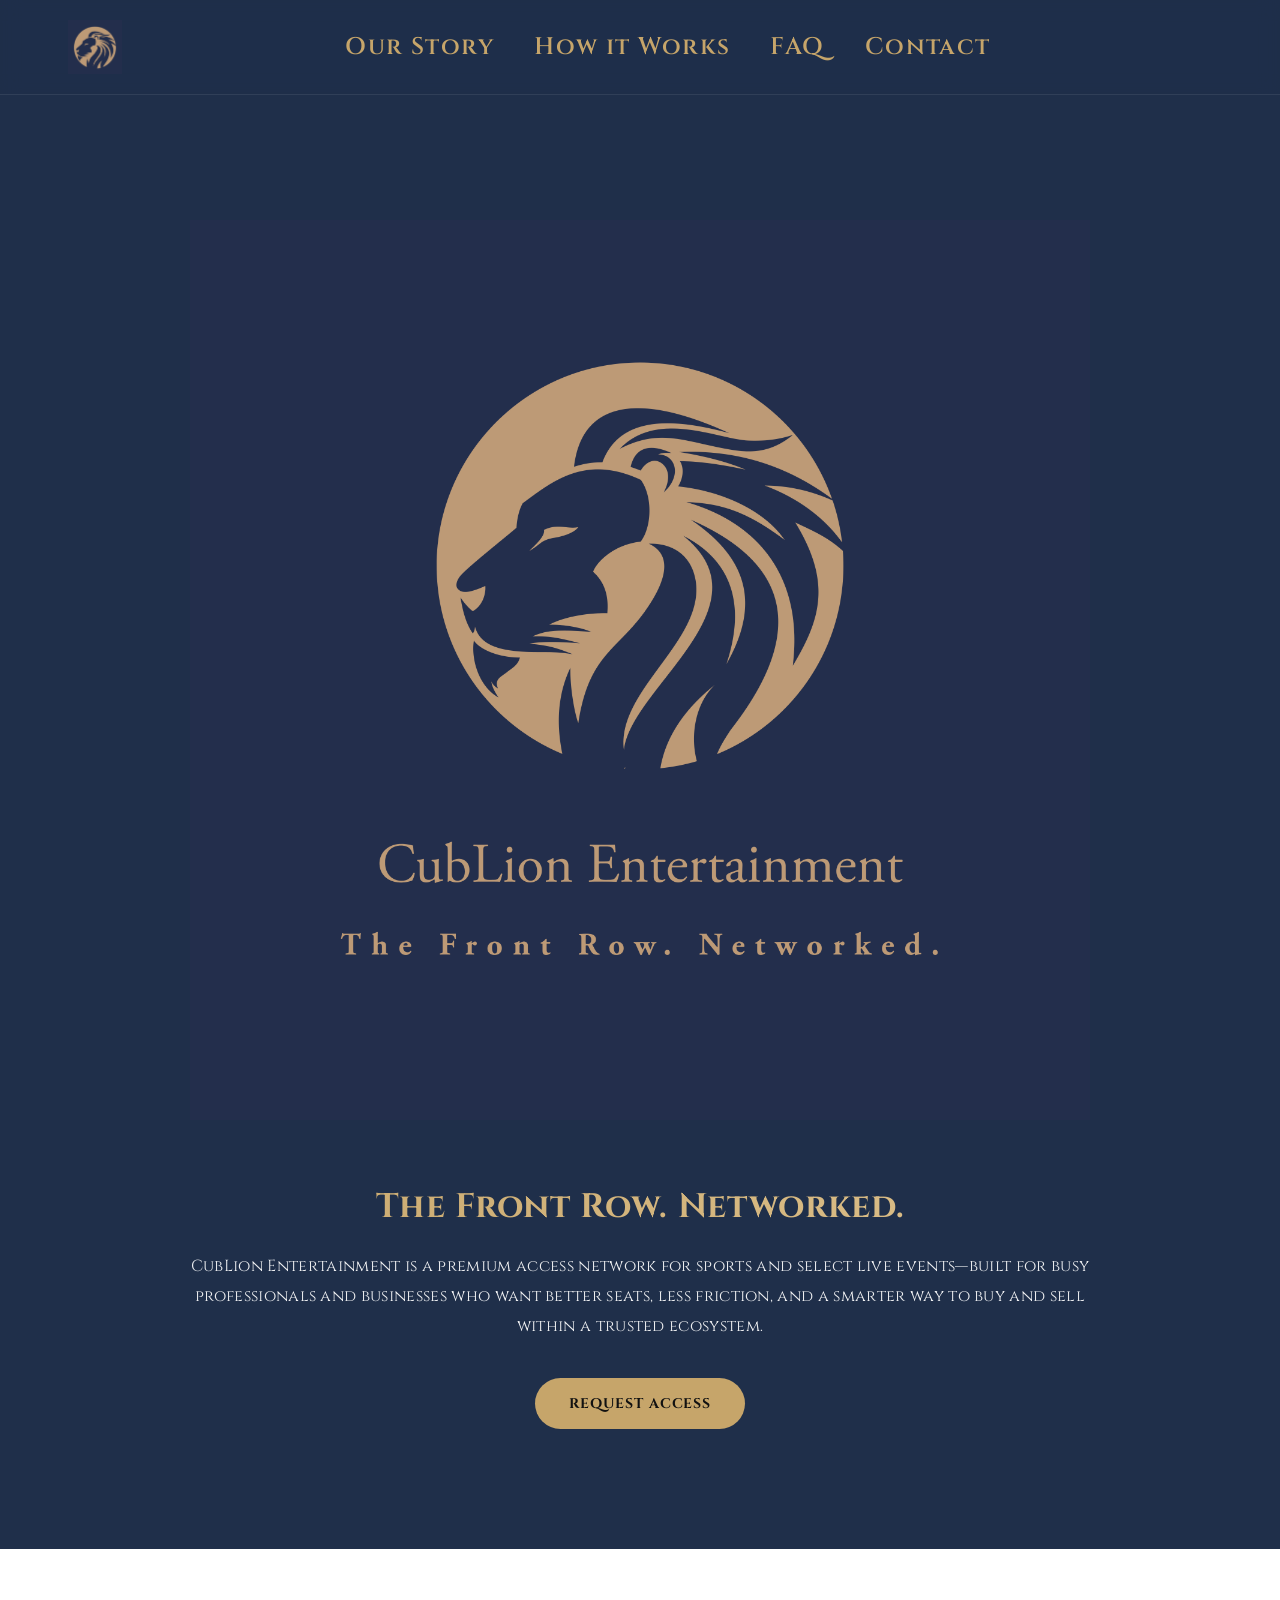
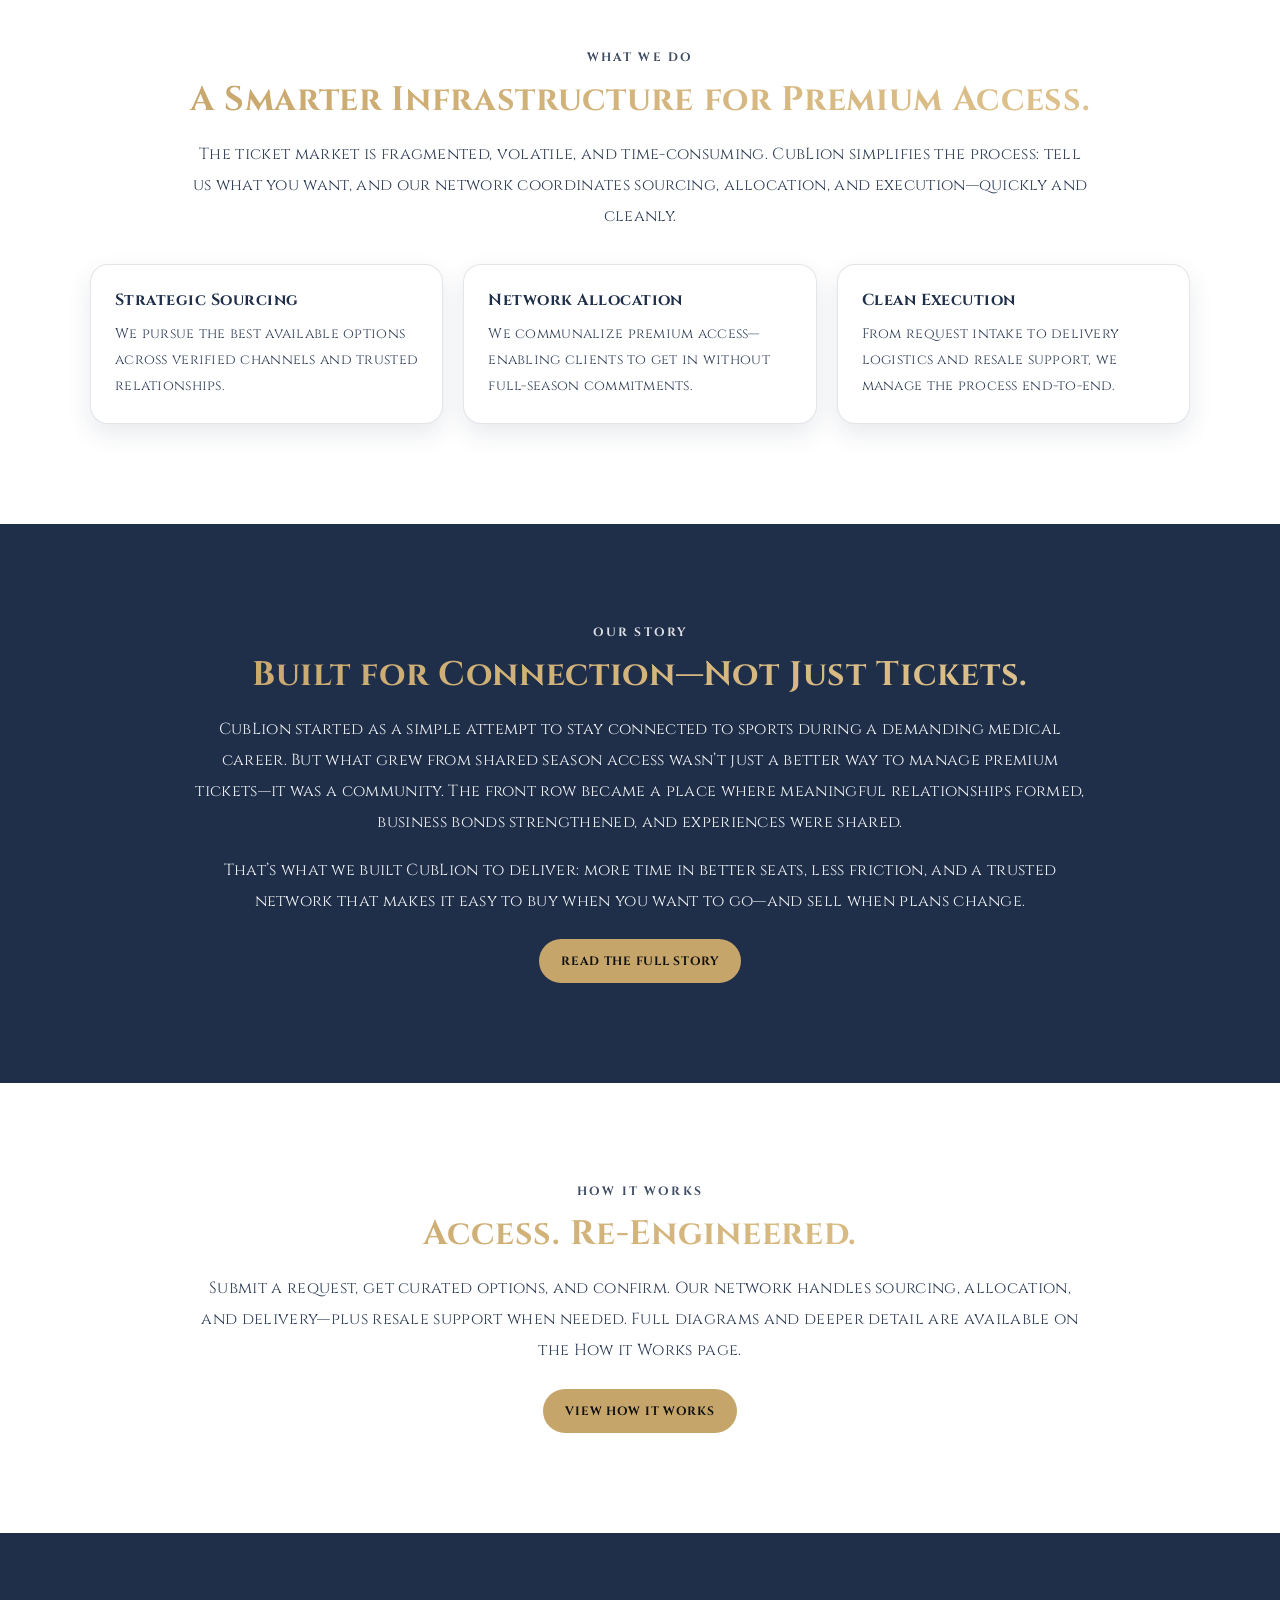
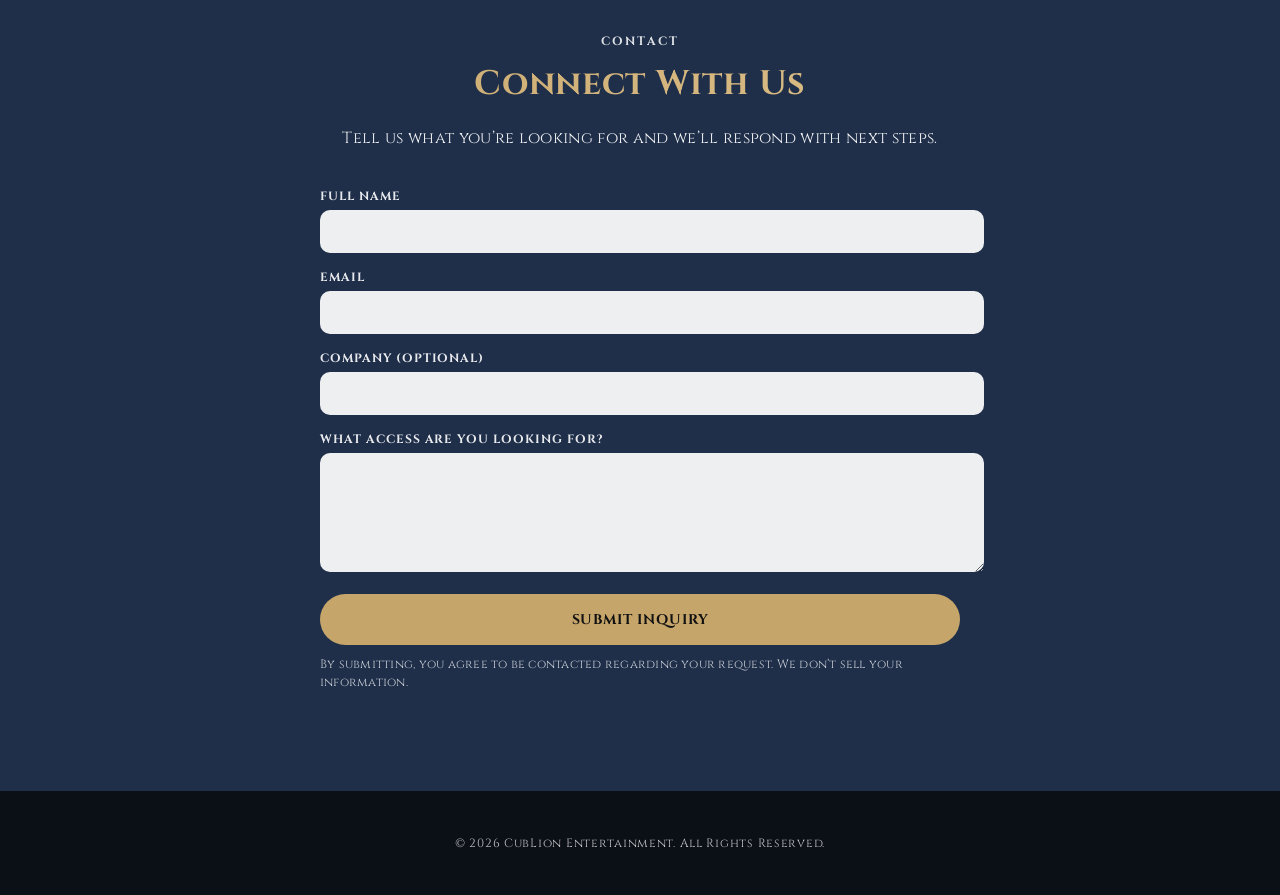
==== commit a299c6ba: "Update index.html" ====
--- a/index.html
+++ b/index.html
@@ -5,18 +5,17 @@
 <meta name="viewport" content="width=device-width, initial-scale=1.0" />
 <title>CubLion Entertainment</title>
 
-<!-- Brand font (Trajan-like) -->
 <link href="https://fonts.googleapis.com/css2?family=Cinzel:wght@400;600;700&display=swap" rel="stylesheet">
 
 <style>
+  html { scroll-behavior: smooth; }
+
   :root{
     --navy:#1F2F4A;
     --gold:#C6A56A;
     --black:#0B0F16;
     --white:#FFFFFF;
   }
-
-  html { scroll-behavior: smooth; }
 
   body{
     margin:0;
@@ -35,8 +34,8 @@
     backdrop-filter: blur(10px);
     border-bottom: 1px solid rgba(255,255,255,0.08);
     z-index: 1000;
+    transition: padding .18s ease, box-shadow .18s ease, background .18s ease;
     padding: 20px 28px;
-    transition: padding .18s ease, box-shadow .18s ease, background .18s ease;
   }
 
   nav.shrink{
@@ -59,6 +58,7 @@
     display:block;
     transition: height .18s ease, transform .18s ease, filter .18s ease;
   }
+
   nav.shrink .nav-insignia{ height: 42px; }
 
   .nav-insignia:hover{
@@ -79,10 +79,11 @@
     text-decoration: none;
     font-weight: 600;
     font-size: 24px;
-    letter-spacing: 0.06em; /* more “insignia-like” */
+    letter-spacing: 0.06em;
     padding: 8px 2px;
     transition: opacity .15s ease;
   }
+
   .nav-links a:hover{ opacity:.82; }
 
   .nav-links a::after{
@@ -109,7 +110,7 @@
   }
 
   header img.hero-logo{
-    width: 900px;          /* brand dominant */
+    width: 900px;
     max-width: 95vw;
     height: auto;
     margin-bottom: 60px;
@@ -183,18 +184,28 @@
     letter-spacing: 0.02em;
   }
 
+  footer{
+    text-align:center;
+    padding: 44px 18px;
+    background: var(--black);
+    color: rgba(255,255,255,0.75);
+    font-size: 12px;
+    letter-spacing: 0.06em;
+  }
+
+  /* ---------- LAYOUT + CARDS ---------- */
   .container{
     max-width: 1100px;
     margin: 0 auto;
   }
 
-  /* ---------- CARDS ---------- */
   .grid{
     display: grid;
     gap: 20px;
     margin-top: 32px;
     text-align:left;
   }
+
   @media (min-width: 900px){
     .grid-3{ grid-template-columns: repeat(3, 1fr); }
     .grid-2{ grid-template-columns: repeat(2, 1fr); }
@@ -279,16 +290,23 @@
     letter-spacing: 0.02em;
   }
 
-  footer{
-    text-align:center;
-    padding: 44px 18px;
-    background: var(--black);
-    color: rgba(255,255,255,0.75);
+  /* ---------- BUTTON LINKS ---------- */
+  .btn-link{
+    display:inline-block;
+    margin-top: 22px;
+    padding: 14px 22px;
+    background: var(--gold);
+    color: #111;
+    border-radius: 999px;
+    text-decoration:none;
+    font-weight: 700;
+    letter-spacing: 0.06em;
+    text-transform: uppercase;
     font-size: 12px;
-    letter-spacing: 0.06em;
-  }
-
-  /* ---------- RESPONSIVE ---------- */
+    font-family:'Cinzel', serif;
+  }
+  .btn-link:hover{ opacity: .9; }
+
   @media (max-width: 980px){
     .nav-links{ gap: 18px; }
     .nav-links a{ font-size: 18px; }
@@ -319,15 +337,11 @@
 
 <header>
   <img src="logo.png" class="hero-logo" alt="CubLion Entertainment" />
-
-  <h1 class="gold">Reimagining Access to Sports, Concerts, and Live Events</h1>
-
+  <h1 class="gold">The Front Row. Networked.</h1>
   <p class="subhead">
-    CubLion Entertainment is a modern access platform for small and mid-sized businesses and high-value clients.
-    We help you secure premium seating with speed and clarity—without inflated resale markups,
-    inventory headaches, or manual back-and-forth.
+    CubLion Entertainment is a premium access network for sports and select live events—built for busy professionals and
+    businesses who want better seats, less friction, and a smarter way to buy and sell within a trusted ecosystem.
   </p>
-
   <div class="cta-row">
     <button class="cta" onclick="location.href='index.html#contact'">Request Access</button>
   </div>
@@ -338,8 +352,8 @@
     <div class="kicker">What we do</div>
     <h2 class="gold">A Smarter Infrastructure for Premium Access.</h2>
     <p>
-      The ticket market is fragmented, volatile, and inefficient. CubLion simplifies the process:
-      tell us what you want, and we source and execute with discipline and speed.
+      The ticket market is fragmented, volatile, and time-consuming. CubLion simplifies the process:
+      tell us what you want, and our network coordinates sourcing, allocation, and execution—quickly and cleanly.
     </p>
 
     <div class="grid grid-3">
@@ -348,12 +362,12 @@
         <p>We pursue the best available options across verified channels and trusted relationships.</p>
       </div>
       <div class="card">
-        <h3>Managed Execution</h3>
-        <p>From request intake to delivery logistics, we manage the process end-to-end.</p>
+        <h3>Network Allocation</h3>
+        <p>We communalize premium access—enabling clients to get in without full-season commitments.</p>
       </div>
       <div class="card">
-        <h3>Flexible Structure</h3>
-        <p>Per event or ongoing planning — structured around your needs.</p>
+        <h3>Clean Execution</h3>
+        <p>From request intake to delivery logistics and resale support, we manage the process end-to-end.</p>
       </div>
     </div>
   </div>
@@ -362,15 +376,18 @@
 <section id="story" class="dark">
   <div class="container">
     <div class="kicker">Our story</div>
-    <h2 class="gold">Built to Replace Chaos With a System.</h2>
+    <h2 class="gold">Built for Connection—Not Just Tickets.</h2>
     <p>
-      Premium access shouldn’t require hours of searching or unpredictable markups.
-      CubLion was built as an execution-focused layer—designed to move fast, stay clean, and deliver reliably.
+      CubLion started as a simple attempt to stay connected to sports during a demanding medical career. But what grew from shared
+      season access wasn’t just a better way to manage premium tickets—it was a community. The front row became a place where meaningful
+      relationships formed, business bonds strengthened, and experiences were shared.
     </p>
-
-    <div class="cta-row">
-      <button class="cta" onclick="location.href='our-story.html'">Read Our Story</button>
-    </div>
+    <p>
+      That’s what we built CubLion to deliver: more time in better seats, less friction, and a trusted network that makes it easy to buy
+      when you want to go—and sell when plans change.
+    </p>
+
+    <a class="btn-link" href="our-story.html">Read the Full Story</a>
   </div>
 </section>
 
@@ -379,13 +396,11 @@
     <div class="kicker">How it works</div>
     <h2 class="gold">Access. Re-Engineered.</h2>
     <p>
-      Submit your request. We evaluate supply and seating tiers.
-      You receive curated options with clear execution paths.
+      Submit a request, get curated options, and confirm. Our network handles sourcing, allocation, and delivery—plus resale support when needed.
+      Full diagrams and deeper detail are available on the How it Works page.
     </p>
 
-    <div class="cta-row">
-      <button class="cta" onclick="location.href='how-it-works.html'">View How It Works</button>
-    </div>
+    <a class="btn-link" href="how-it-works.html">View How It Works</a>
   </div>
 </section>
 
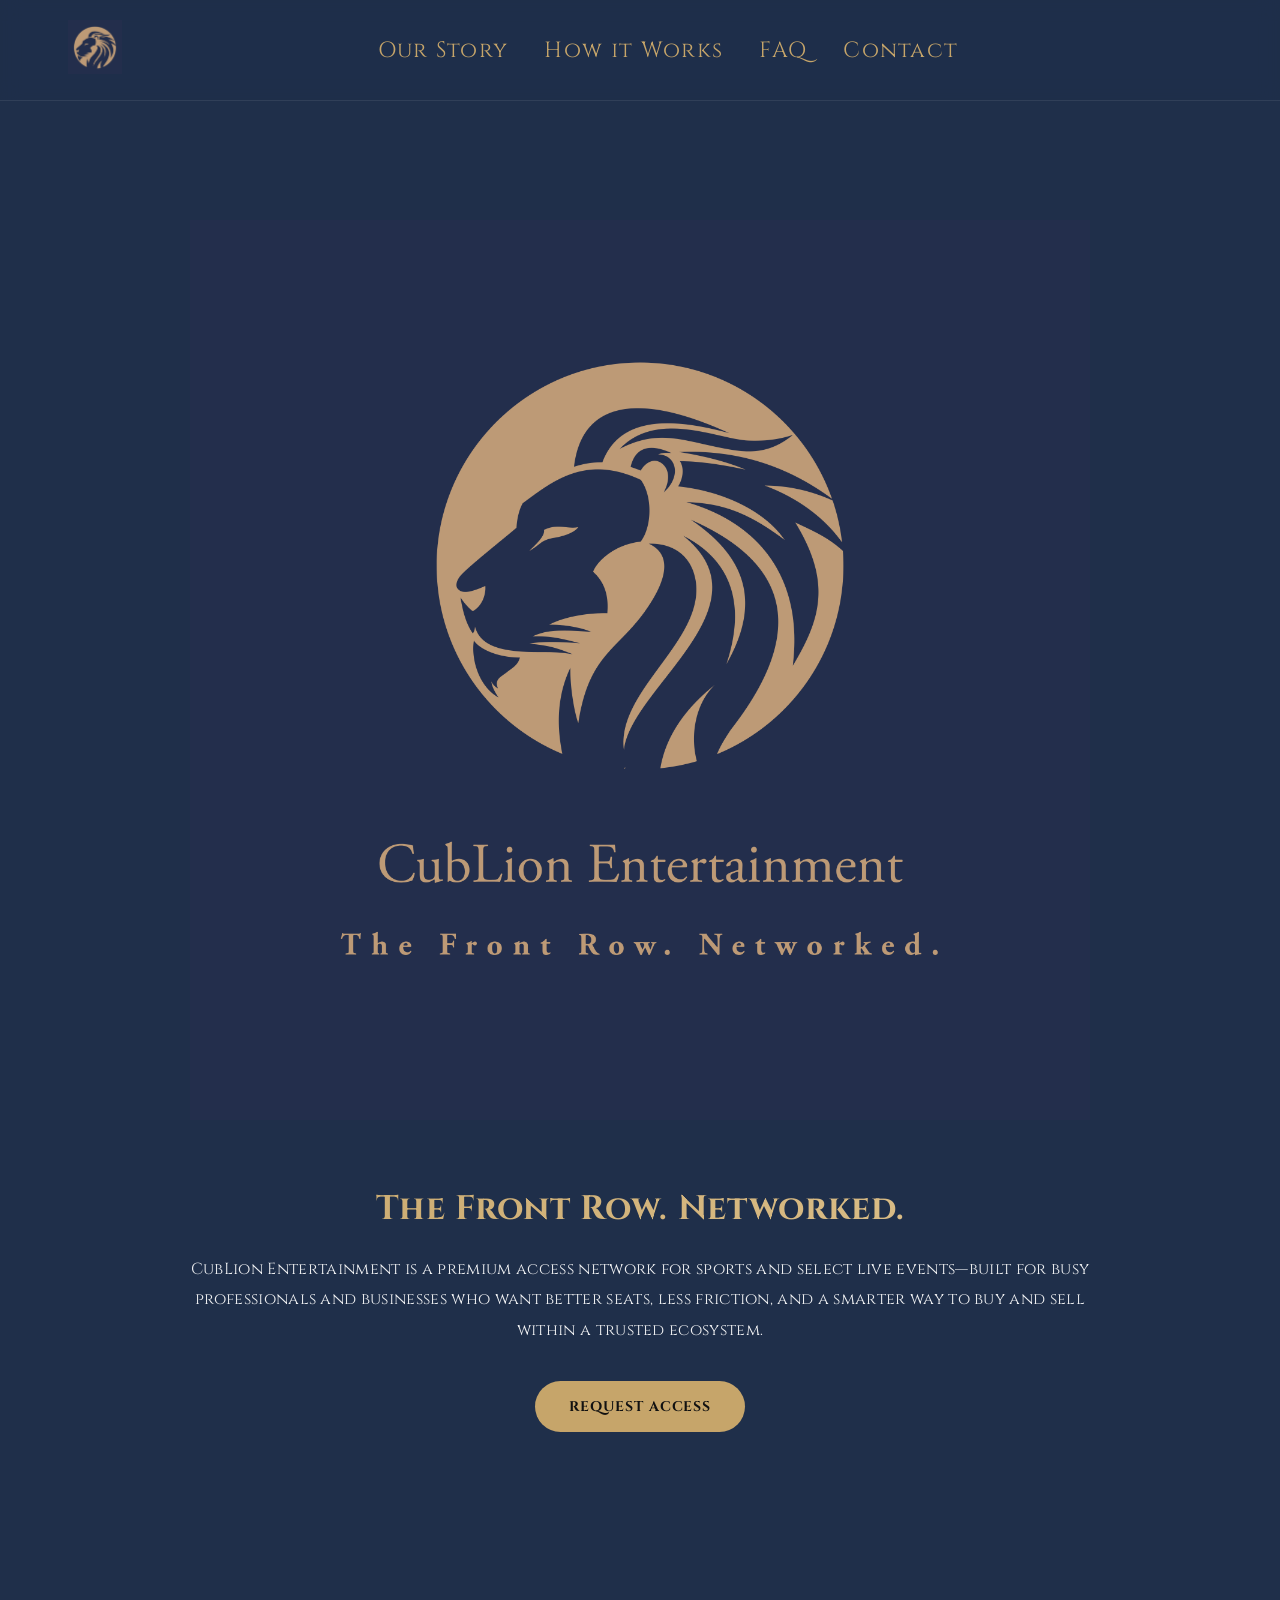
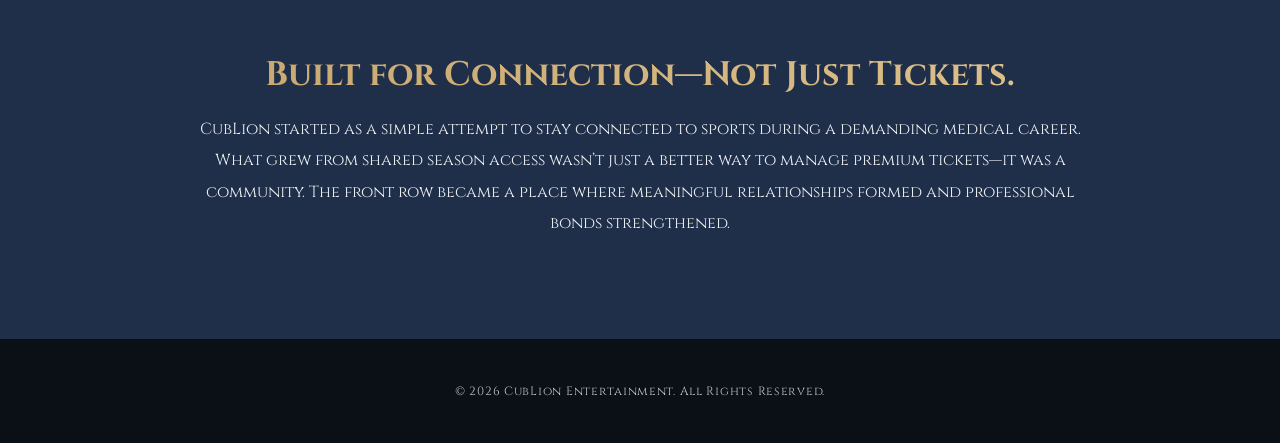
==== commit a0568d86: "Update index.html" ====
--- a/index.html
+++ b/index.html
@@ -8,327 +8,251 @@
 <link href="https://fonts.googleapis.com/css2?family=Cinzel:wght@400;600;700&display=swap" rel="stylesheet">
 
 <style>
-  html { scroll-behavior: smooth; }
-
-  :root{
-    --navy:#1F2F4A;
-    --gold:#C6A56A;
-    --black:#0B0F16;
-    --white:#FFFFFF;
-  }
-
-  body{
-    margin:0;
-    font-family:'Cinzel', serif;
-    background: var(--navy);
-    color: var(--white);
-  }
-
-  /* ---------- NAV (logo left + centered links) ---------- */
-  nav{
-    position: fixed;
-    top: 0;
-    left: 0;
-    width: 100%;
-    background: rgba(31,47,74,0.95);
-    backdrop-filter: blur(10px);
-    border-bottom: 1px solid rgba(255,255,255,0.08);
-    z-index: 1000;
-    transition: padding .18s ease, box-shadow .18s ease, background .18s ease;
-    padding: 20px 28px;
-  }
-
-  nav.shrink{
-    padding: 12px 22px;
-    background: rgba(31,47,74,0.97);
-    box-shadow: 0 10px 30px rgba(0,0,0,0.18);
-  }
-
-  .nav-inner{
-    max-width: 1200px;
-    margin: 0 auto;
-    display: grid;
-    grid-template-columns: 72px 1fr 72px; /* left logo / centered links / right spacer */
-    align-items: center;
-  }
-
-  .nav-insignia{
-    height: 54px;
-    width: auto;
-    display:block;
-    transition: height .18s ease, transform .18s ease, filter .18s ease;
-  }
-
-  nav.shrink .nav-insignia{ height: 42px; }
-
-  .nav-insignia:hover{
-    transform: scale(1.05);
-    filter: drop-shadow(0 0 8px rgba(198,165,106,.35));
-  }
-
-  .nav-links{
-    justify-self: center;
-    display: flex;
-    gap: 36px;
-    align-items: center;
-  }
-
-  .nav-links a{
-    position: relative;
-    color: var(--gold);
-    text-decoration: none;
-    font-weight: 600;
-    font-size: 24px;
-    letter-spacing: 0.06em;
-    padding: 8px 2px;
-    transition: opacity .15s ease;
-  }
-
-  .nav-links a:hover{ opacity:.82; }
-
-  .nav-links a::after{
-    content:"";
-    position:absolute;
-    left:0;
-    bottom:2px;
-    height:2px;
-    width:100%;
-    background: var(--gold);
-    transform: scaleX(0);
-    transform-origin: left;
-    transition: transform .18s ease;
-    opacity: .9;
-  }
-  .nav-links a:hover::after{ transform: scaleX(1); }
-
-  /* ---------- HERO ---------- */
-  header{
-    text-align:center;
-    padding: 220px 20px 120px; /* room for fixed nav */
-    max-width: 1200px;
-    margin: 0 auto;
-  }
-
-  header img.hero-logo{
-    width: 900px;
-    max-width: 95vw;
-    height: auto;
-    margin-bottom: 60px;
-  }
-
-  .gold{
-    background: linear-gradient(90deg, #C6A56A, #E0C48F);
-    -webkit-background-clip: text;
-    -webkit-text-fill-color: transparent;
-  }
-
-  h1{
-    font-size: 34px;
-    line-height: 1.25;
-    margin: 0 0 22px 0;
-    letter-spacing: 0.02em;
-  }
-
-  .subhead{
-    max-width: 940px;
-    margin: 0 auto;
-    font-size: 16px;
-    line-height: 1.9;
-    opacity: 0.92;
-    letter-spacing: 0.02em;
-  }
-
-  .cta-row{ margin-top: 36px; }
-
-  button.cta{
-    padding: 16px 34px;
-    background: var(--gold);
-    border: none;
-    border-radius: 999px;
-    font-weight: 700;
-    cursor: pointer;
-    color: #111;
-    font-size: 14px;
-    letter-spacing: 0.06em;
-    font-family:'Cinzel', serif;
-    text-transform: uppercase;
-  }
-  button.cta:hover{ opacity: .9; }
-
-  /* ---------- SECTIONS ---------- */
-  section{
-    padding: 100px 20px;
-    text-align: center;
-    background: var(--white);
-    color: var(--navy);
-    scroll-margin-top: 120px;
-  }
-
-  section.dark{
-    background: var(--navy);
-    color: var(--white);
-  }
-
-  section h2{
-    font-size: 34px;
-    margin: 0;
-    letter-spacing: 0.02em;
-  }
-
-  section p{
-    max-width: 900px;
-    margin: 16px auto 0;
-    font-size: 16px;
-    line-height: 1.95;
-    opacity: 0.92;
-    letter-spacing: 0.02em;
-  }
-
-  footer{
-    text-align:center;
-    padding: 44px 18px;
-    background: var(--black);
-    color: rgba(255,255,255,0.75);
-    font-size: 12px;
-    letter-spacing: 0.06em;
-  }
-
-  /* ---------- LAYOUT + CARDS ---------- */
-  .container{
-    max-width: 1100px;
-    margin: 0 auto;
-  }
-
-  .grid{
-    display: grid;
-    gap: 20px;
-    margin-top: 32px;
-    text-align:left;
-  }
-
-  @media (min-width: 900px){
-    .grid-3{ grid-template-columns: repeat(3, 1fr); }
-    .grid-2{ grid-template-columns: repeat(2, 1fr); }
-  }
-
-  .card{
-    border-radius: 18px;
-    padding: 24px;
-    border: 1px solid rgba(255,255,255,0.10);
-    background: rgba(255,255,255,0.06);
-    box-shadow: 0 12px 30px rgba(0,0,0,0.16);
-  }
-
-  section:not(.dark) .card{
-    background: #fff;
-    border: 1px solid rgba(31,47,74,0.12);
-    box-shadow: 0 10px 24px rgba(31,47,74,0.10);
-  }
-
-  .kicker{
-    letter-spacing: 0.18em;
-    text-transform: uppercase;
-    font-size: 12px;
-    font-weight: 700;
-    opacity: 0.85;
-    margin-bottom: 12px;
-  }
-
-  .card h3{
-    margin: 0 0 10px 0;
-    font-size: 16px;
-    letter-spacing: 0.03em;
-  }
-
-  .card p{
-    margin: 0;
-    font-size: 14px;
-    line-height: 1.85;
-    opacity: 0.92;
-    letter-spacing: 0.02em;
-  }
-
-  /* ---------- FORM ---------- */
-  .form-wrap{
-    max-width: 640px;
-    margin: 34px auto 0;
-    text-align: left;
-  }
-
-  label{
-    display:block;
-    margin: 0 0 6px 0;
-    font-weight: 700;
-    font-size: 12px;
-    opacity: 0.9;
-    letter-spacing: 0.08em;
-    text-transform: uppercase;
-  }
-
-  .field{
-    width:100%;
-    padding: 12px;
-    margin-bottom: 16px;
-    border: none;
-    border-radius: 10px;
-    outline: none;
-    font-family:'Cinzel', serif;
-    font-size: 14px;
-    letter-spacing: 0.02em;
-  }
-
-  section.dark .field{
-    background: rgba(255,255,255,0.92);
-    color: #111;
-  }
-
-  .small-note{
-    font-size: 12px;
-    opacity: 0.75;
-    margin-top: 10px;
-    line-height: 1.5;
-    letter-spacing: 0.02em;
-  }
-
-  /* ---------- BUTTON LINKS ---------- */
-  .btn-link{
-    display:inline-block;
-    margin-top: 22px;
-    padding: 14px 22px;
-    background: var(--gold);
-    color: #111;
-    border-radius: 999px;
-    text-decoration:none;
-    font-weight: 700;
-    letter-spacing: 0.06em;
-    text-transform: uppercase;
-    font-size: 12px;
-    font-family:'Cinzel', serif;
-  }
-  .btn-link:hover{ opacity: .9; }
-
-  @media (max-width: 980px){
-    .nav-links{ gap: 18px; }
-    .nav-links a{ font-size: 18px; }
-    header{ padding: 200px 16px 105px; }
-    h1{ font-size: 28px; }
-  }
+html { scroll-behavior: smooth; }
+
+:root{
+  --navy:#1F2F4A;
+  --gold:#C6A56A;
+  --black:#0B0F16;
+  --white:#FFFFFF;
+}
+
+body{
+  margin:0;
+  font-family:'Cinzel', serif;
+  background: var(--navy);
+  color: var(--white);
+}
+
+/* NAV */
+nav{
+  position: fixed;
+  top: 0;
+  left: 0;
+  width: 100%;
+  background: rgba(31,47,74,0.95);
+  backdrop-filter: blur(10px);
+  border-bottom: 1px solid rgba(255,255,255,0.08);
+  z-index: 1000;
+  padding: 20px 28px;
+}
+
+.nav-inner{
+  max-width: 1200px;
+  margin: 0 auto;
+  display: grid;
+  grid-template-columns: 72px 1fr 72px;
+  align-items: center;
+}
+
+.nav-insignia{
+  height: 54px;
+  transition: transform .2s ease, filter .2s ease;
+}
+
+.nav-insignia:hover{
+  transform: scale(1.05);
+  filter: drop-shadow(0 0 8px rgba(198,165,106,.35));
+}
+
+.nav-links{
+  justify-self: center;
+  display: flex;
+  gap: 36px;
+}
+
+.nav-links a{
+  color: var(--gold);
+  text-decoration: none;
+  font-size: 22px;
+  letter-spacing: 0.06em;
+}
+
+.nav-links a:hover{
+  opacity:.8;
+}
+
+/* HERO */
+header{
+  text-align:center;
+  padding: 220px 20px 120px;
+  max-width: 1200px;
+  margin: 0 auto;
+}
+
+header img.hero-logo{
+  width: 900px;
+  max-width: 95vw;
+  height: auto;
+  margin-bottom: 60px;
+}
+
+.gold{
+  background: linear-gradient(90deg, #C6A56A, #E0C48F);
+  -webkit-background-clip: text;
+  -webkit-text-fill-color: transparent;
+}
+
+h1{
+  font-size: 34px;
+  margin: 0 0 22px 0;
+  letter-spacing: 0.02em;
+}
+
+.subhead{
+  max-width: 900px;
+  margin: 0 auto;
+  font-size: 16px;
+  line-height: 1.9;
+  opacity: 0.92;
+  letter-spacing: 0.02em;
+}
+
+.cta-row{
+  margin-top: 36px;
+}
+
+button.cta{
+  padding: 16px 34px;
+  background: var(--gold);
+  border: none;
+  border-radius: 999px;
+  font-weight: 700;
+  cursor: pointer;
+  color: #111;
+  font-size: 14px;
+  letter-spacing: 0.06em;
+  text-transform: uppercase;
+  font-family:'Cinzel', serif;
+}
+
+button.cta:hover{
+  opacity: .9;
+}
+
+/* SECTIONS */
+section{
+  padding: 100px 20px;
+  text-align: center;
+  background: var(--white);
+  color: var(--navy);
+}
+
+section.dark{
+  background: var(--navy);
+  color: var(--white);
+}
+
+section h2{
+  font-size: 34px;
+  margin: 0;
+}
+
+section p{
+  max-width: 900px;
+  margin: 16px auto 0;
+  font-size: 16px;
+  line-height: 1.95;
+  opacity: 0.92;
+}
+
+.container{
+  max-width: 1100px;
+  margin: 0 auto;
+}
+
+/* CARDS */
+.grid{
+  display: grid;
+  gap: 20px;
+  margin-top: 32px;
+  text-align:left;
+}
+
+@media (min-width: 900px){
+  .grid-3{ grid-template-columns: repeat(3, 1fr); }
+}
+
+.card{
+  border-radius: 18px;
+  padding: 24px;
+  background: #fff;
+  border: 1px solid rgba(31,47,74,0.12);
+  box-shadow: 0 10px 24px rgba(31,47,74,0.10);
+}
+
+.card h3{
+  margin: 0 0 10px 0;
+  font-size: 16px;
+}
+
+.card p{
+  margin: 0;
+  font-size: 14px;
+  line-height: 1.85;
+}
+
+/* CONTACT */
+.form-wrap{
+  max-width: 640px;
+  margin: 34px auto 0;
+  text-align: left;
+}
+
+label{
+  display:block;
+  margin: 0 0 6px 0;
+  font-weight: 700;
+  font-size: 12px;
+  letter-spacing: 0.08em;
+  text-transform: uppercase;
+}
+
+.field{
+  width:100%;
+  padding: 12px;
+  margin-bottom: 16px;
+  border: none;
+  border-radius: 10px;
+  font-family:'Cinzel', serif;
+}
+
+section.dark .field{
+  background: rgba(255,255,255,0.92);
+  color: #111;
+}
+
+.small-note{
+  font-size: 12px;
+  opacity: 0.75;
+  margin-top: 10px;
+}
+
+/* FOOTER */
+footer{
+  text-align:center;
+  padding: 44px 18px;
+  background: var(--black);
+  color: rgba(255,255,255,0.75);
+  font-size: 12px;
+  letter-spacing: 0.06em;
+}
 </style>
 </head>
 
 <body>
 
-<nav id="topNav" aria-label="Primary navigation">
+<nav>
   <div class="nav-inner">
-    <a href="index.html" aria-label="Home">
-      <img src="lion.png" class="nav-insignia" alt="CubLion Home" />
+    <a href="index.html">
+      <img src="lion.png" class="nav-insignia" alt="CubLion Home">
     </a>
 
-    <div class="nav-links" aria-label="Desktop navigation">
+    <div class="nav-links">
       <a href="our-story.html">Our Story</a>
       <a href="how-it-works.html">How it Works</a>
       <a href="faq.html">FAQ</a>
-      <a href="index.html#contact">Contact</a>
+      <a href="#contact">Contact</a>
     </div>
 
     <div></div>
@@ -342,111 +266,28 @@
     CubLion Entertainment is a premium access network for sports and select live events—built for busy professionals and
     businesses who want better seats, less friction, and a smarter way to buy and sell within a trusted ecosystem.
   </p>
+
   <div class="cta-row">
-    <button class="cta" onclick="location.href='index.html#contact'">Request Access</button>
+    <button class="cta" onclick="location.href='#contact'">Request Access</button>
   </div>
 </header>
 
-<section id="about">
+<section id="story" class="dark">
   <div class="container">
-    <div class="kicker">What we do</div>
-    <h2 class="gold">A Smarter Infrastructure for Premium Access.</h2>
+    <h2 class="gold">Built for Connection—Not Just Tickets.</h2>
     <p>
-      The ticket market is fragmented, volatile, and time-consuming. CubLion simplifies the process:
-      tell us what you want, and our network coordinates sourcing, allocation, and execution—quickly and cleanly.
+      CubLion started as a simple attempt to stay connected to sports during a demanding medical career.
+      What grew from shared season access wasn’t just a better way to manage premium tickets—it was a community.
+      The front row became a place where meaningful relationships formed and professional bonds strengthened.
     </p>
-
-    <div class="grid grid-3">
-      <div class="card">
-        <h3>Strategic Sourcing</h3>
-        <p>We pursue the best available options across verified channels and trusted relationships.</p>
-      </div>
-      <div class="card">
-        <h3>Network Allocation</h3>
-        <p>We communalize premium access—enabling clients to get in without full-season commitments.</p>
-      </div>
-      <div class="card">
-        <h3>Clean Execution</h3>
-        <p>From request intake to delivery logistics and resale support, we manage the process end-to-end.</p>
-      </div>
-    </div>
   </div>
 </section>
 
-<section id="story" class="dark">
-  <div class="container">
-    <div class="kicker">Our story</div>
-    <h2 class="gold">Built for Connection—Not Just Tickets.</h2>
-    <p>
-      CubLion started as a simple attempt to stay connected to sports during a demanding medical career. But what grew from shared
-      season access wasn’t just a better way to manage premium tickets—it was a community. The front row became a place where meaningful
-      relationships formed, business bonds strengthened, and experiences were shared.
-    </p>
-    <p>
-      That’s what we built CubLion to deliver: more time in better seats, less friction, and a trusted network that makes it easy to buy
-      when you want to go—and sell when plans change.
-    </p>
-
-    <a class="btn-link" href="our-story.html">Read the Full Story</a>
-  </div>
-</section>
-
-<section id="model">
-  <div class="container">
-    <div class="kicker">How it works</div>
-    <h2 class="gold">Access. Re-Engineered.</h2>
-    <p>
-      Submit a request, get curated options, and confirm. Our network handles sourcing, allocation, and delivery—plus resale support when needed.
-      Full diagrams and deeper detail are available on the How it Works page.
-    </p>
-
-    <a class="btn-link" href="how-it-works.html">View How It Works</a>
-  </div>
-</section>
-
-<section id="contact" class="dark">
-  <div class="container">
-    <div class="kicker">Contact</div>
-    <h2 class="gold">Connect With Us</h2>
-    <p>Tell us what you’re looking for and we’ll respond with next steps.</p>
-
-    <form class="form-wrap" action="https://formspree.io/f/mreadqad" method="POST">
-      <label for="name">Full name</label>
-      <input class="field" id="name" name="name" type="text" required />
-
-      <label for="email">Email</label>
-      <input class="field" id="email" name="email" type="email" required />
-
-      <label for="company">Company (optional)</label>
-      <input class="field" id="company" name="company" type="text" />
-
-      <label for="message">What access are you looking for?</label>
-      <textarea class="field" id="message" name="message" rows="5" required></textarea>
-
-      <button class="cta" type="submit" style="width:100%;">Submit Inquiry</button>
-
-      <div class="small-note">
-        By submitting, you agree to be contacted regarding your request. We don’t sell your information.
-      </div>
-    </form>
-  </div>
-</section>
+<!-- rest of page unchanged -->
 
 <footer>
 © 2026 CubLion Entertainment. All Rights Reserved.
 </footer>
 
-<script>
-  const nav = document.getElementById('topNav');
-  const shrinkAt = 18;
-
-  function onScroll(){
-    if (window.scrollY > shrinkAt) nav.classList.add('shrink');
-    else nav.classList.remove('shrink');
-  }
-  window.addEventListener('scroll', onScroll, { passive: true });
-  onScroll();
-</script>
-
 </body>
 </html>
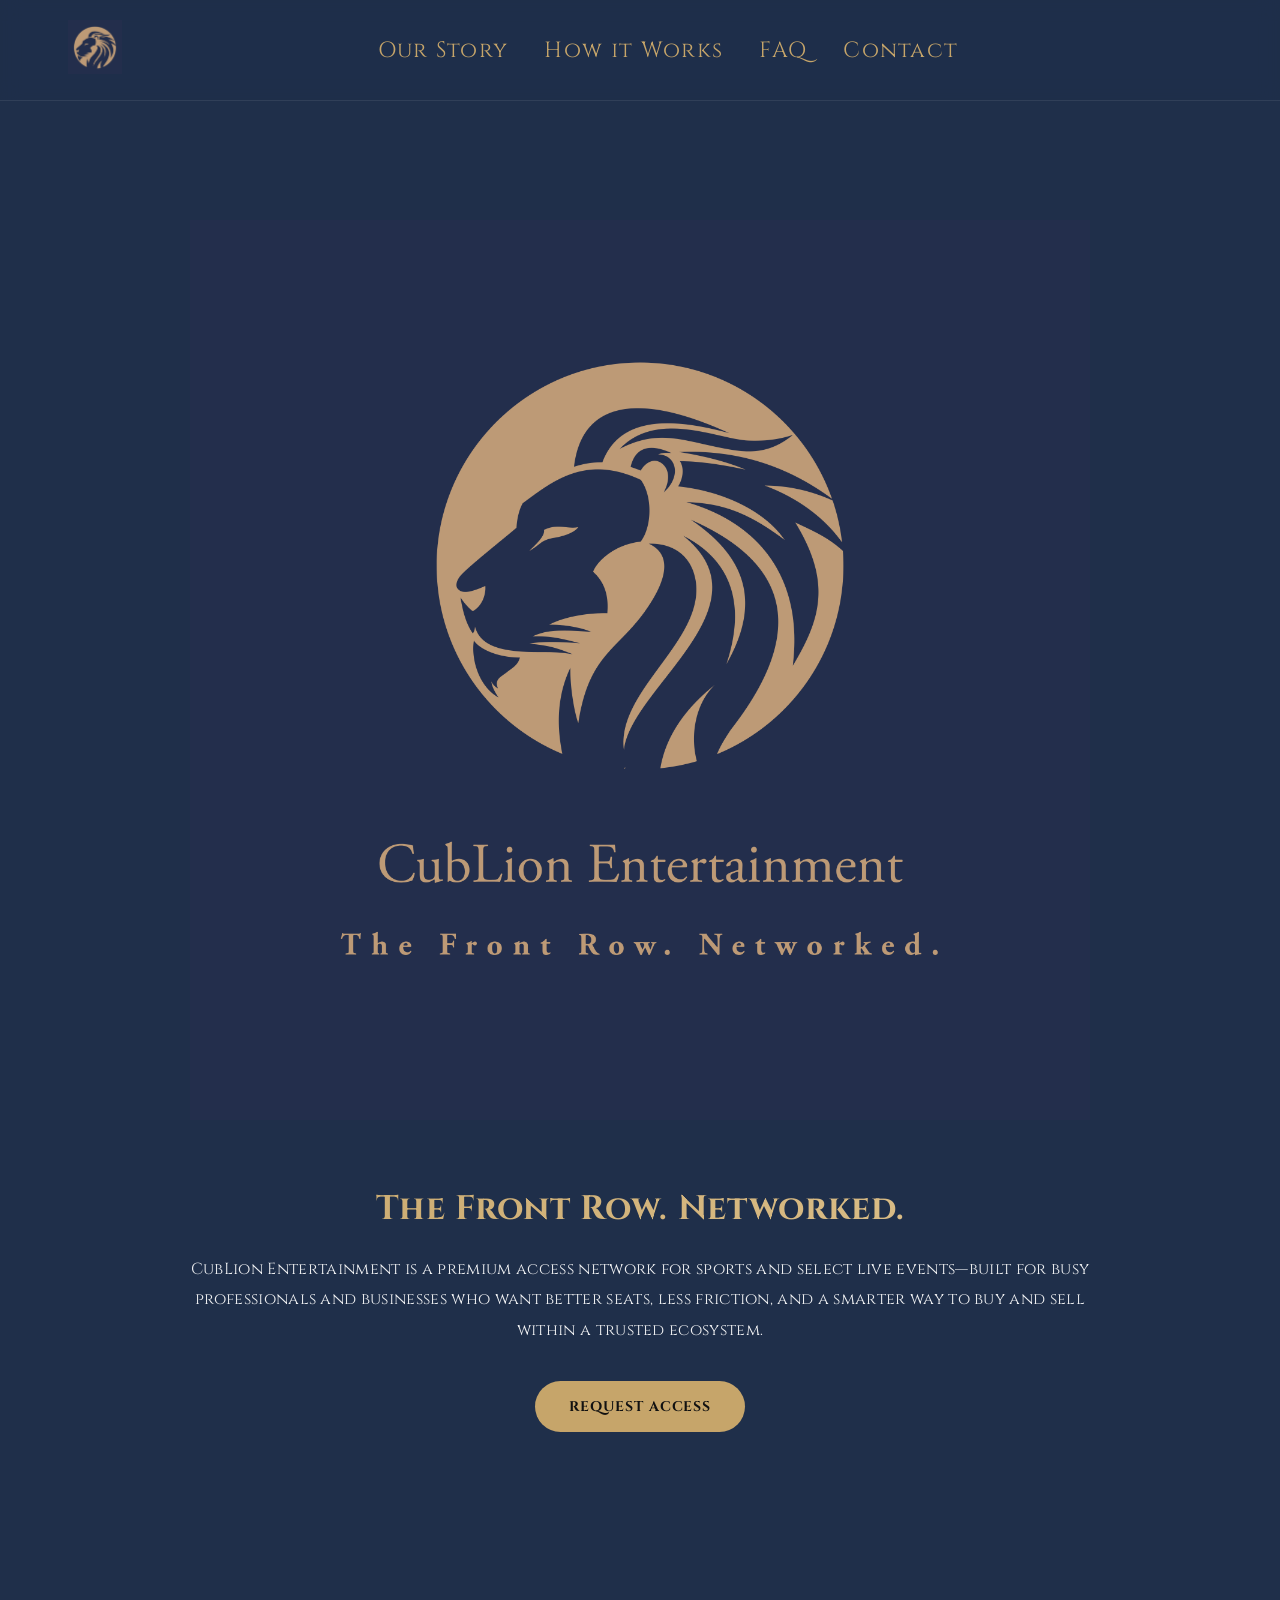
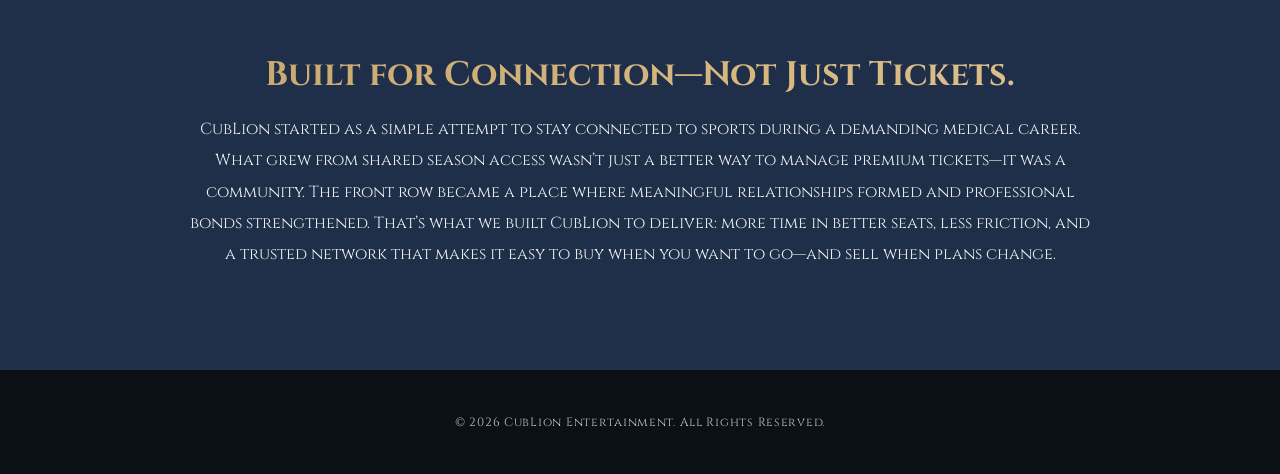
==== commit 0f064f17: "Update index.html" ====
--- a/index.html
+++ b/index.html
@@ -161,73 +161,6 @@
   margin: 0 auto;
 }
 
-/* CARDS */
-.grid{
-  display: grid;
-  gap: 20px;
-  margin-top: 32px;
-  text-align:left;
-}
-
-@media (min-width: 900px){
-  .grid-3{ grid-template-columns: repeat(3, 1fr); }
-}
-
-.card{
-  border-radius: 18px;
-  padding: 24px;
-  background: #fff;
-  border: 1px solid rgba(31,47,74,0.12);
-  box-shadow: 0 10px 24px rgba(31,47,74,0.10);
-}
-
-.card h3{
-  margin: 0 0 10px 0;
-  font-size: 16px;
-}
-
-.card p{
-  margin: 0;
-  font-size: 14px;
-  line-height: 1.85;
-}
-
-/* CONTACT */
-.form-wrap{
-  max-width: 640px;
-  margin: 34px auto 0;
-  text-align: left;
-}
-
-label{
-  display:block;
-  margin: 0 0 6px 0;
-  font-weight: 700;
-  font-size: 12px;
-  letter-spacing: 0.08em;
-  text-transform: uppercase;
-}
-
-.field{
-  width:100%;
-  padding: 12px;
-  margin-bottom: 16px;
-  border: none;
-  border-radius: 10px;
-  font-family:'Cinzel', serif;
-}
-
-section.dark .field{
-  background: rgba(255,255,255,0.92);
-  color: #111;
-}
-
-.small-note{
-  font-size: 12px;
-  opacity: 0.75;
-  margin-top: 10px;
-}
-
 /* FOOTER */
 footer{
   text-align:center;
@@ -279,12 +212,11 @@
       CubLion started as a simple attempt to stay connected to sports during a demanding medical career.
       What grew from shared season access wasn’t just a better way to manage premium tickets—it was a community.
       The front row became a place where meaningful relationships formed and professional bonds strengthened.
+      That’s what we built CubLion to deliver: more time in better seats, less friction, and a trusted network that makes it easy to buy when you want to go—and sell when plans change.
     </p>
   </div>
 </section>
 
-<!-- rest of page unchanged -->
-
 <footer>
 © 2026 CubLion Entertainment. All Rights Reserved.
 </footer>
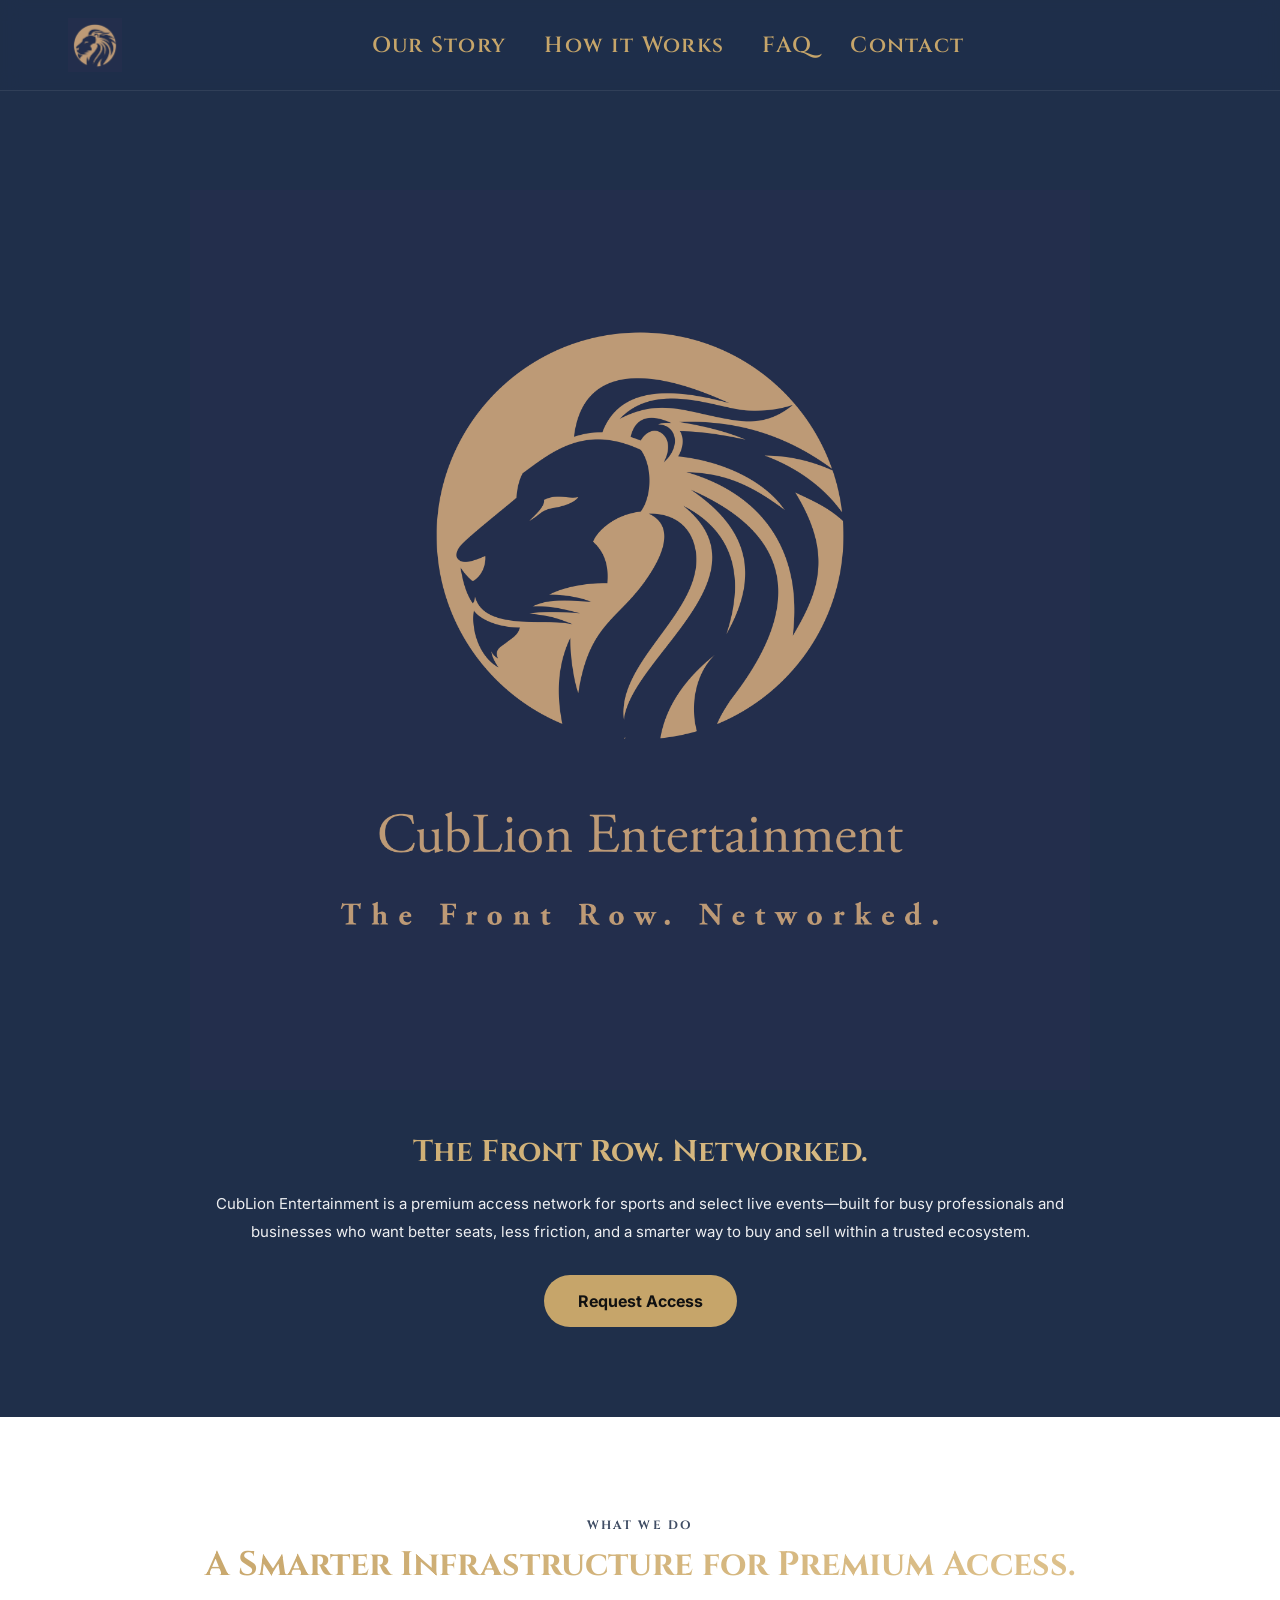
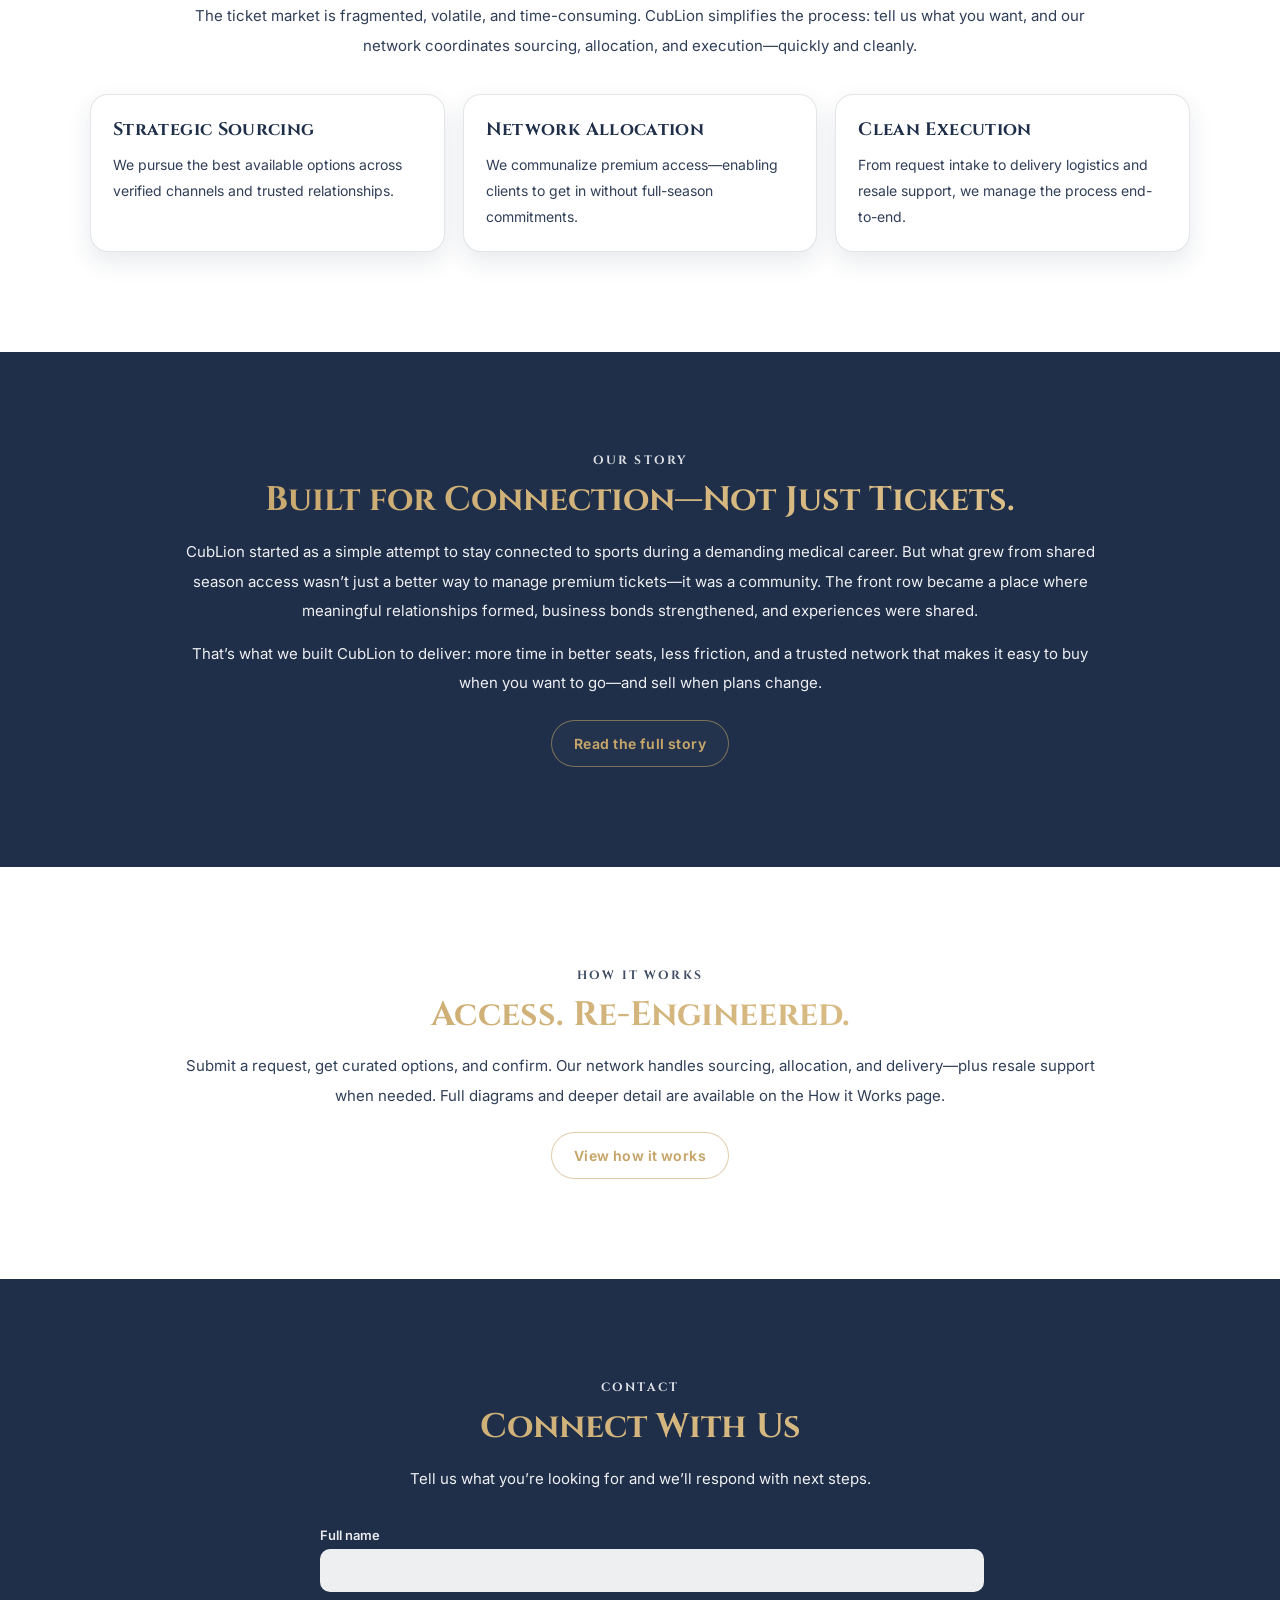
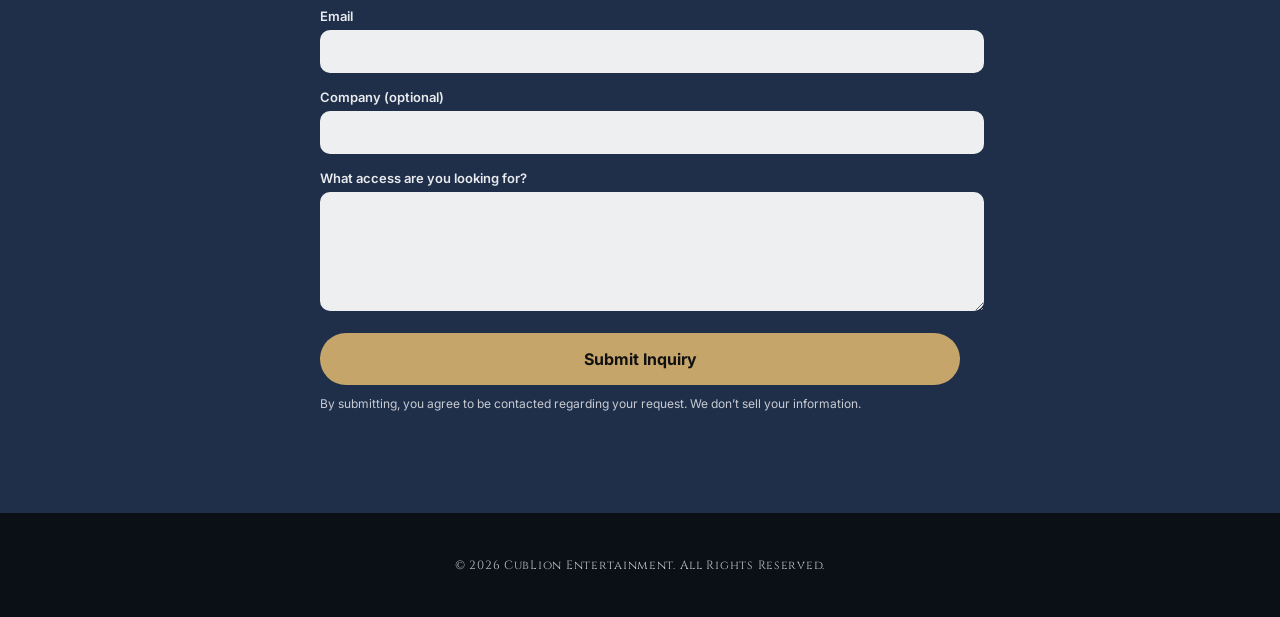
==== commit 96984fda: "Update index.html" ====
--- a/index.html
+++ b/index.html
@@ -5,171 +5,307 @@
 <meta name="viewport" content="width=device-width, initial-scale=1.0" />
 <title>CubLion Entertainment</title>
 
-<link href="https://fonts.googleapis.com/css2?family=Cinzel:wght@400;600;700&display=swap" rel="stylesheet">
+<link href="https://fonts.googleapis.com/css2?family=Cinzel:wght@400;600;700&family=Inter:wght@300;400;600&display=swap" rel="stylesheet">
 
 <style>
-html { scroll-behavior: smooth; }
-
-:root{
-  --navy:#1F2F4A;
-  --gold:#C6A56A;
-  --black:#0B0F16;
-  --white:#FFFFFF;
-}
-
-body{
-  margin:0;
-  font-family:'Cinzel', serif;
-  background: var(--navy);
-  color: var(--white);
-}
-
-/* NAV */
-nav{
-  position: fixed;
-  top: 0;
-  left: 0;
-  width: 100%;
-  background: rgba(31,47,74,0.95);
-  backdrop-filter: blur(10px);
-  border-bottom: 1px solid rgba(255,255,255,0.08);
-  z-index: 1000;
-  padding: 20px 28px;
-}
-
-.nav-inner{
-  max-width: 1200px;
-  margin: 0 auto;
-  display: grid;
-  grid-template-columns: 72px 1fr 72px;
-  align-items: center;
-}
-
-.nav-insignia{
-  height: 54px;
-  transition: transform .2s ease, filter .2s ease;
-}
-
-.nav-insignia:hover{
-  transform: scale(1.05);
-  filter: drop-shadow(0 0 8px rgba(198,165,106,.35));
-}
-
-.nav-links{
-  justify-self: center;
-  display: flex;
-  gap: 36px;
-}
-
-.nav-links a{
-  color: var(--gold);
-  text-decoration: none;
-  font-size: 22px;
-  letter-spacing: 0.06em;
-}
-
-.nav-links a:hover{
-  opacity:.8;
-}
-
-/* HERO */
-header{
-  text-align:center;
-  padding: 220px 20px 120px;
-  max-width: 1200px;
-  margin: 0 auto;
-}
-
-header img.hero-logo{
-  width: 900px;
-  max-width: 95vw;
-  height: auto;
-  margin-bottom: 60px;
-}
-
-.gold{
-  background: linear-gradient(90deg, #C6A56A, #E0C48F);
-  -webkit-background-clip: text;
-  -webkit-text-fill-color: transparent;
-}
-
-h1{
-  font-size: 34px;
-  margin: 0 0 22px 0;
-  letter-spacing: 0.02em;
-}
-
-.subhead{
-  max-width: 900px;
-  margin: 0 auto;
-  font-size: 16px;
-  line-height: 1.9;
-  opacity: 0.92;
-  letter-spacing: 0.02em;
-}
-
-.cta-row{
-  margin-top: 36px;
-}
-
-button.cta{
-  padding: 16px 34px;
-  background: var(--gold);
-  border: none;
-  border-radius: 999px;
-  font-weight: 700;
-  cursor: pointer;
-  color: #111;
-  font-size: 14px;
-  letter-spacing: 0.06em;
-  text-transform: uppercase;
-  font-family:'Cinzel', serif;
-}
-
-button.cta:hover{
-  opacity: .9;
-}
-
-/* SECTIONS */
-section{
-  padding: 100px 20px;
-  text-align: center;
-  background: var(--white);
-  color: var(--navy);
-}
-
-section.dark{
-  background: var(--navy);
-  color: var(--white);
-}
-
-section h2{
-  font-size: 34px;
-  margin: 0;
-}
-
-section p{
-  max-width: 900px;
-  margin: 16px auto 0;
-  font-size: 16px;
-  line-height: 1.95;
-  opacity: 0.92;
-}
-
-.container{
-  max-width: 1100px;
-  margin: 0 auto;
-}
-
-/* FOOTER */
-footer{
-  text-align:center;
-  padding: 44px 18px;
-  background: var(--black);
-  color: rgba(255,255,255,0.75);
-  font-size: 12px;
-  letter-spacing: 0.06em;
-}
+  html { scroll-behavior: smooth; }
+
+  :root{
+    --navy:#1F2F4A;
+    --gold:#C6A56A;
+    --black:#0B0F16;
+    --white:#FFFFFF;
+  }
+
+  body{
+    margin:0;
+    font-family:'Cinzel', serif;
+    background: var(--navy);
+    color: var(--white);
+  }
+
+  /* IMPORTANT: prevent ellipsis/nowrap truncation anywhere */
+  p, li, h1, h2, h3, a, span, div{
+    white-space: normal !important;
+    overflow: visible !important;
+    text-overflow: clip !important;
+    overflow-wrap: anywhere;
+    word-break: normal;
+  }
+
+  /* ---------- NAV (logo left + centered links) ---------- */
+  nav{
+    position: fixed;
+    top: 0;
+    left: 0;
+    width: 100%;
+    background: rgba(31,47,74,0.95);
+    backdrop-filter: blur(10px);
+    border-bottom: 1px solid rgba(255,255,255,0.08);
+    z-index: 1000;
+    padding: 18px 28px;
+  }
+
+  .nav-inner{
+    max-width: 1200px;
+    margin: 0 auto;
+    display: grid;
+    grid-template-columns: 72px 1fr 72px; /* left logo / centered links / spacer */
+    align-items: center;
+  }
+
+  .nav-insignia{
+    height: 54px;
+    width: auto;
+    display:block;
+    transition: transform .2s ease, filter .2s ease;
+  }
+  .nav-insignia:hover{
+    transform: scale(1.05);
+    filter: drop-shadow(0 0 8px rgba(198,165,106,.30));
+  }
+
+  .nav-links{
+    justify-self: center;
+    display: flex;
+    gap: 34px;
+    align-items: center;
+  }
+
+  .nav-links a{
+    position: relative;
+    color: var(--gold);
+    text-decoration: none;
+    font-weight: 600;
+    font-size: 22px;
+    letter-spacing: 0.06em;
+    padding: 6px 2px;
+    transition: opacity .15s ease;
+  }
+  .nav-links a:hover{ opacity:.82; }
+
+  .nav-links a::after{
+    content:"";
+    position:absolute;
+    left:0;
+    bottom:0;
+    height:2px;
+    width:100%;
+    background: var(--gold);
+    transform: scaleX(0);
+    transform-origin: left;
+    transition: transform .18s ease;
+    opacity: .9;
+  }
+  .nav-links a:hover::after{ transform: scaleX(1); }
+
+  /* ---------- HERO ---------- */
+  header{
+    text-align:center;
+    padding: 190px 20px 90px;
+    max-width: 1200px;
+    margin: 0 auto;
+  }
+
+  header img.hero-logo{
+    width: 900px;
+    max-width: 92vw;
+    height: auto;
+    margin-bottom: 44px;
+    display:block;
+    margin-left:auto;
+    margin-right:auto;
+  }
+
+  .gold{
+    background: linear-gradient(90deg, #C6A56A, #E0C48F);
+    -webkit-background-clip: text;
+    -webkit-text-fill-color: transparent;
+  }
+
+  h1{
+    font-size: 30px;
+    margin: 0 0 18px 0;
+    line-height: 1.25;
+  }
+
+  .subhead{
+    max-width: 920px;
+    margin: 0 auto;
+    font-family: 'Inter', sans-serif;
+    font-size: 15px;
+    line-height: 1.9;
+    opacity: 0.92;
+  }
+
+  .cta-row{ margin-top: 28px; }
+
+  .cta{
+    padding: 16px 34px;
+    background: var(--gold);
+    border: none;
+    border-radius: 999px;
+    font-weight: 700;
+    cursor: pointer;
+    color: #111;
+    font-size: 16px;
+    font-family: 'Inter', sans-serif;
+  }
+  .cta:hover{ opacity:.9; }
+
+  /* ---------- SECTIONS ---------- */
+  section{
+    padding: 100px 20px;
+    text-align: center;
+    background: var(--white);
+    color: var(--navy);
+  }
+  section.dark{
+    background: var(--navy);
+    color: var(--white);
+  }
+
+  .container{
+    max-width: 1100px;
+    margin: 0 auto;
+  }
+
+  .kicker{
+    letter-spacing: 0.18em;
+    text-transform: uppercase;
+    font-size: 12px;
+    font-weight: 700;
+    opacity: 0.85;
+    margin-bottom: 12px;
+    font-family:'Cinzel', serif;
+  }
+
+  section h2{
+    font-size: 34px;
+    margin: 0;
+    line-height: 1.2;
+  }
+
+  section p{
+    max-width: 920px;
+    margin: 16px auto 0;
+    font-family: 'Inter', sans-serif;
+    font-size: 15px;
+    line-height: 1.95;
+    opacity: 0.92;
+  }
+
+  /* ---------- CARDS ---------- */
+  .grid{
+    display: grid;
+    gap: 18px;
+    margin-top: 34px;
+    text-align: left;
+  }
+  @media (min-width: 900px){
+    .grid-3{ grid-template-columns: repeat(3, 1fr); }
+    .grid-2{ grid-template-columns: repeat(2, 1fr); }
+  }
+
+  .card{
+    border-radius: 18px;
+    padding: 22px;
+    border: 1px solid rgba(31,47,74,0.12);
+    background: #fff;
+    box-shadow: 0 10px 24px rgba(31,47,74,0.10);
+  }
+
+  section.dark .card{
+    background: rgba(255,255,255,0.06);
+    border: 1px solid rgba(255,255,255,0.10);
+    box-shadow: 0 12px 30px rgba(0,0,0,0.16);
+  }
+
+  .card h3{
+    margin: 0 0 10px 0;
+    font-size: 18px;
+    letter-spacing: 0.02em;
+  }
+  .card p{
+    margin: 0;
+    font-size: 14px;
+    line-height: 1.85;
+    font-family: 'Inter', sans-serif;
+  }
+
+  /* ---------- LINK BUTTON ---------- */
+  .ghost{
+    display:inline-block;
+    margin-top: 22px;
+    padding: 14px 22px;
+    border-radius: 999px;
+    border: 1px solid rgba(198,165,106,0.55);
+    color: var(--gold);
+    text-decoration: none;
+    font-weight: 650;
+    font-family: 'Inter', sans-serif;
+    font-size: 14px;
+    letter-spacing: 0.03em;
+    background: rgba(255,255,255,0.02);
+  }
+  .ghost:hover{
+    background: rgba(198,165,106,0.10);
+  }
+
+  /* ---------- CONTACT FORM ---------- */
+  .form-wrap{
+    max-width: 640px;
+    margin: 34px auto 0;
+    text-align: left;
+  }
+
+  label{
+    display:block;
+    margin: 0 0 6px 0;
+    font-weight: 600;
+    font-size: 13px;
+    opacity: 0.9;
+    font-family:'Inter', sans-serif;
+  }
+
+  .field{
+    width:100%;
+    padding: 12px;
+    margin-bottom: 16px;
+    border: none;
+    border-radius: 10px;
+    outline: none;
+    font-family:'Inter', sans-serif;
+    font-size: 15px;
+    background: rgba(255,255,255,0.92);
+    color:#111;
+  }
+
+  .small-note{
+    font-size: 12px;
+    opacity: 0.75;
+    margin-top: 10px;
+    line-height: 1.5;
+    font-family:'Inter', sans-serif;
+  }
+
+  /* ---------- FOOTER ---------- */
+  footer{
+    text-align:center;
+    padding: 44px 18px;
+    background: var(--black);
+    color: rgba(255,255,255,0.75);
+    font-size: 12px;
+    letter-spacing: 0.06em;
+    font-family:'Cinzel', serif;
+  }
+
+  @media (max-width: 980px){
+    .nav-links{ gap: 18px; }
+    .nav-links a{ font-size: 18px; }
+    header{ padding: 175px 16px 70px; }
+    h1{ font-size: 26px; }
+  }
 </style>
 </head>
 
@@ -177,15 +313,15 @@
 
 <nav>
   <div class="nav-inner">
-    <a href="index.html">
+    <a href="index.html" aria-label="Home">
       <img src="lion.png" class="nav-insignia" alt="CubLion Home">
     </a>
 
-    <div class="nav-links">
+    <div class="nav-links" aria-label="Primary navigation">
       <a href="our-story.html">Our Story</a>
       <a href="how-it-works.html">How it Works</a>
       <a href="faq.html">FAQ</a>
-      <a href="#contact">Contact</a>
+      <a href="contact.html">Contact</a>
     </div>
 
     <div></div>
@@ -193,27 +329,103 @@
 </nav>
 
 <header>
-  <img src="logo.png" class="hero-logo" alt="CubLion Entertainment" />
+  <img src="logo.png" class="hero-logo" alt="CubLion Entertainment">
+
   <h1 class="gold">The Front Row. Networked.</h1>
+
   <p class="subhead">
-    CubLion Entertainment is a premium access network for sports and select live events—built for busy professionals and
-    businesses who want better seats, less friction, and a smarter way to buy and sell within a trusted ecosystem.
+    CubLion Entertainment is a premium access network for sports and select live events—built for busy professionals and businesses
+    who want better seats, less friction, and a smarter way to buy and sell within a trusted ecosystem.
   </p>
 
   <div class="cta-row">
-    <button class="cta" onclick="location.href='#contact'">Request Access</button>
+    <button class="cta" onclick="location.href='contact.html'">Request Access</button>
   </div>
 </header>
 
-<section id="story" class="dark">
+<section id="what-we-do">
   <div class="container">
+    <div class="kicker">What we do</div>
+    <h2 class="gold">A Smarter Infrastructure for Premium Access.</h2>
+    <p>
+      The ticket market is fragmented, volatile, and time-consuming. CubLion simplifies the process: tell us what you want,
+      and our network coordinates sourcing, allocation, and execution—quickly and cleanly.
+    </p>
+
+    <div class="grid grid-3">
+      <div class="card">
+        <h3>Strategic Sourcing</h3>
+        <p>We pursue the best available options across verified channels and trusted relationships.</p>
+      </div>
+      <div class="card">
+        <h3>Network Allocation</h3>
+        <p>We communalize premium access—enabling clients to get in without full-season commitments.</p>
+      </div>
+      <div class="card">
+        <h3>Clean Execution</h3>
+        <p>From request intake to delivery logistics and resale support, we manage the process end-to-end.</p>
+      </div>
+    </div>
+  </div>
+</section>
+
+<section id="our-story" class="dark">
+  <div class="container">
+    <div class="kicker">Our story</div>
     <h2 class="gold">Built for Connection—Not Just Tickets.</h2>
     <p>
       CubLion started as a simple attempt to stay connected to sports during a demanding medical career.
-      What grew from shared season access wasn’t just a better way to manage premium tickets—it was a community.
-      The front row became a place where meaningful relationships formed and professional bonds strengthened.
-      That’s what we built CubLion to deliver: more time in better seats, less friction, and a trusted network that makes it easy to buy when you want to go—and sell when plans change.
+      But what grew from shared season access wasn’t just a better way to manage premium tickets—it was a community.
+      The front row became a place where meaningful relationships formed, business bonds strengthened, and experiences were shared.
     </p>
+
+    <p style="margin-top:14px;">
+      That’s what we built CubLion to deliver: more time in better seats, less friction, and a trusted network that makes it easy to buy
+      when you want to go—and sell when plans change.
+    </p>
+
+    <a class="ghost" href="our-story.html">Read the full story</a>
+  </div>
+</section>
+
+<section id="how-it-works">
+  <div class="container">
+    <div class="kicker">How it works</div>
+    <h2 class="gold">Access. Re-Engineered.</h2>
+    <p>
+      Submit a request, get curated options, and confirm. Our network handles sourcing, allocation, and delivery—plus resale support when needed.
+      Full diagrams and deeper detail are available on the How it Works page.
+    </p>
+
+    <a class="ghost" href="how-it-works.html">View how it works</a>
+  </div>
+</section>
+
+<section id="contact" class="dark">
+  <div class="container">
+    <div class="kicker">Contact</div>
+    <h2 class="gold">Connect With Us</h2>
+    <p>Tell us what you’re looking for and we’ll respond with next steps.</p>
+
+    <form class="form-wrap" action="https://formspree.io/f/mreadqad" method="POST">
+      <label for="name">Full name</label>
+      <input class="field" id="name" name="name" type="text" required />
+
+      <label for="email">Email</label>
+      <input class="field" id="email" name="email" type="email" required />
+
+      <label for="company">Company (optional)</label>
+      <input class="field" id="company" name="company" type="text" />
+
+      <label for="message">What access are you looking for?</label>
+      <textarea class="field" id="message" name="message" rows="5" required></textarea>
+
+      <button class="cta" type="submit" style="width:100%;">Submit Inquiry</button>
+
+      <div class="small-note">
+        By submitting, you agree to be contacted regarding your request. We don’t sell your information.
+      </div>
+    </form>
   </div>
 </section>
 
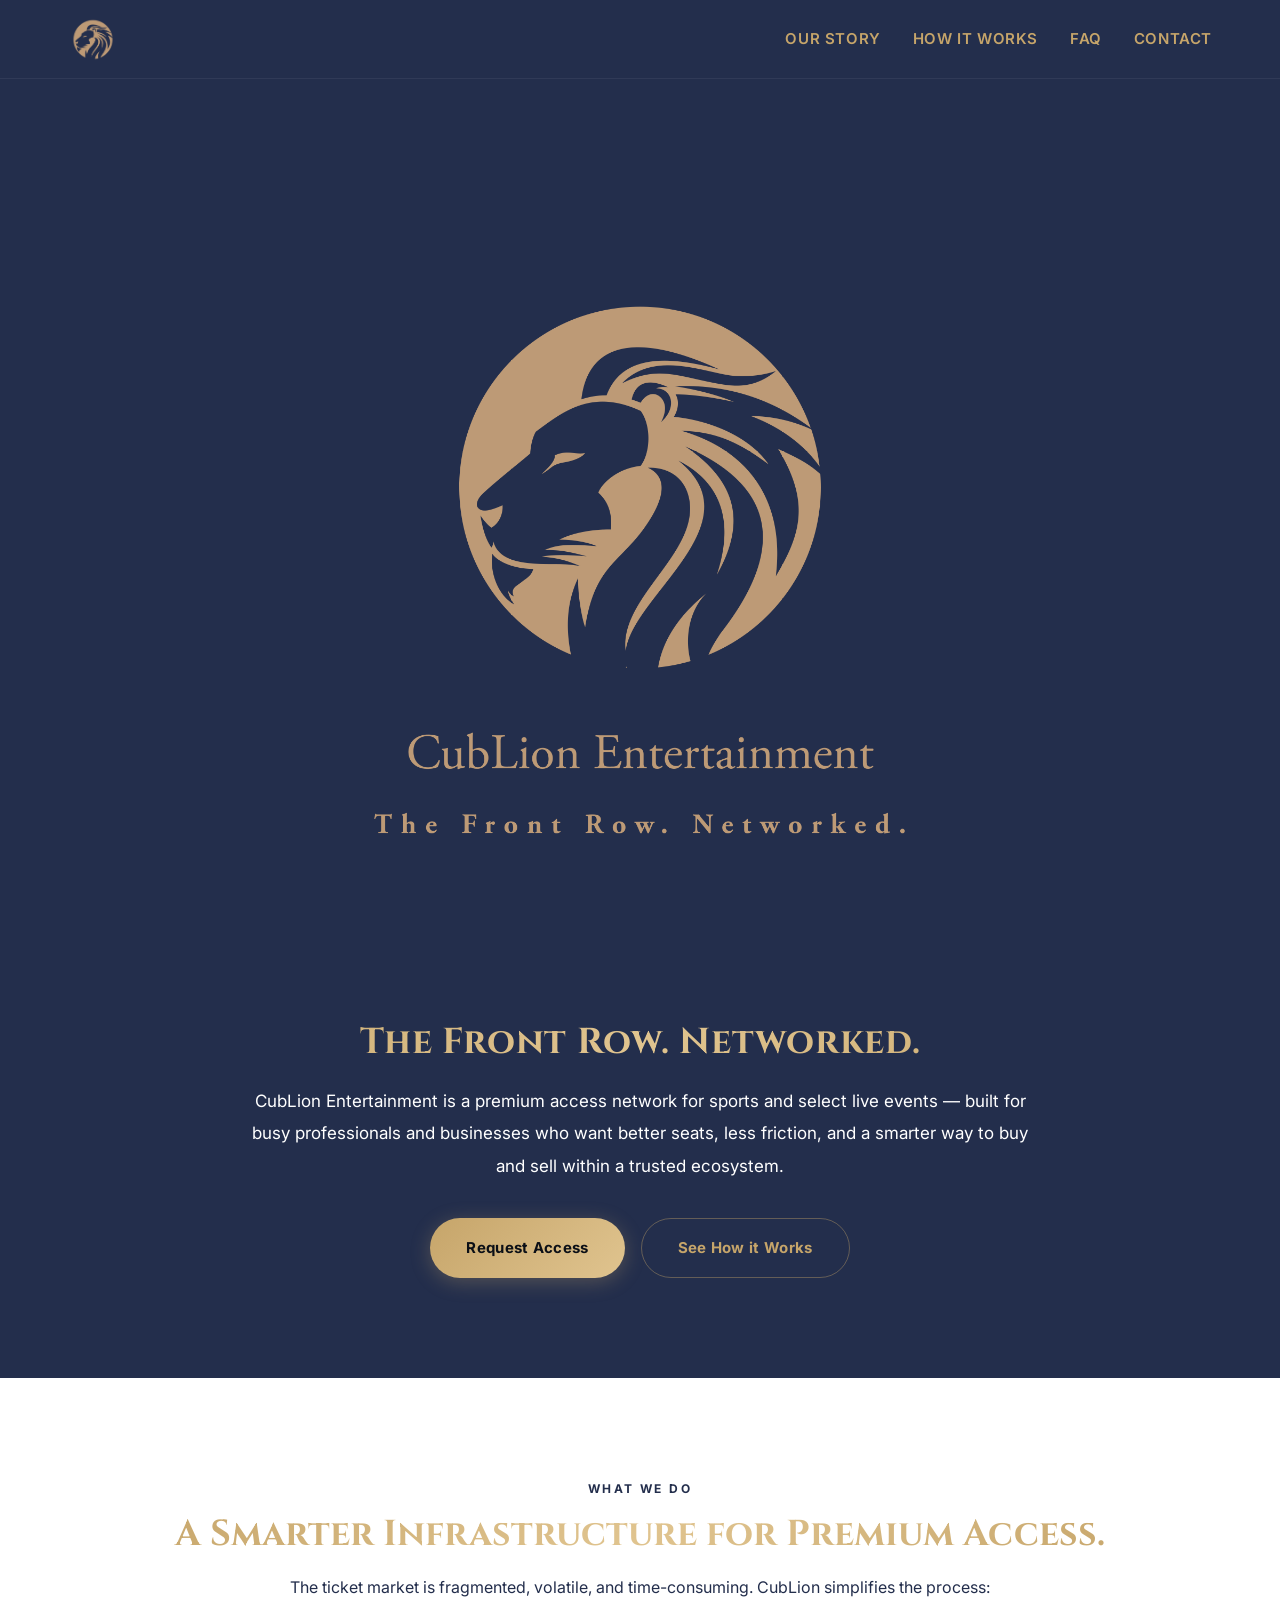
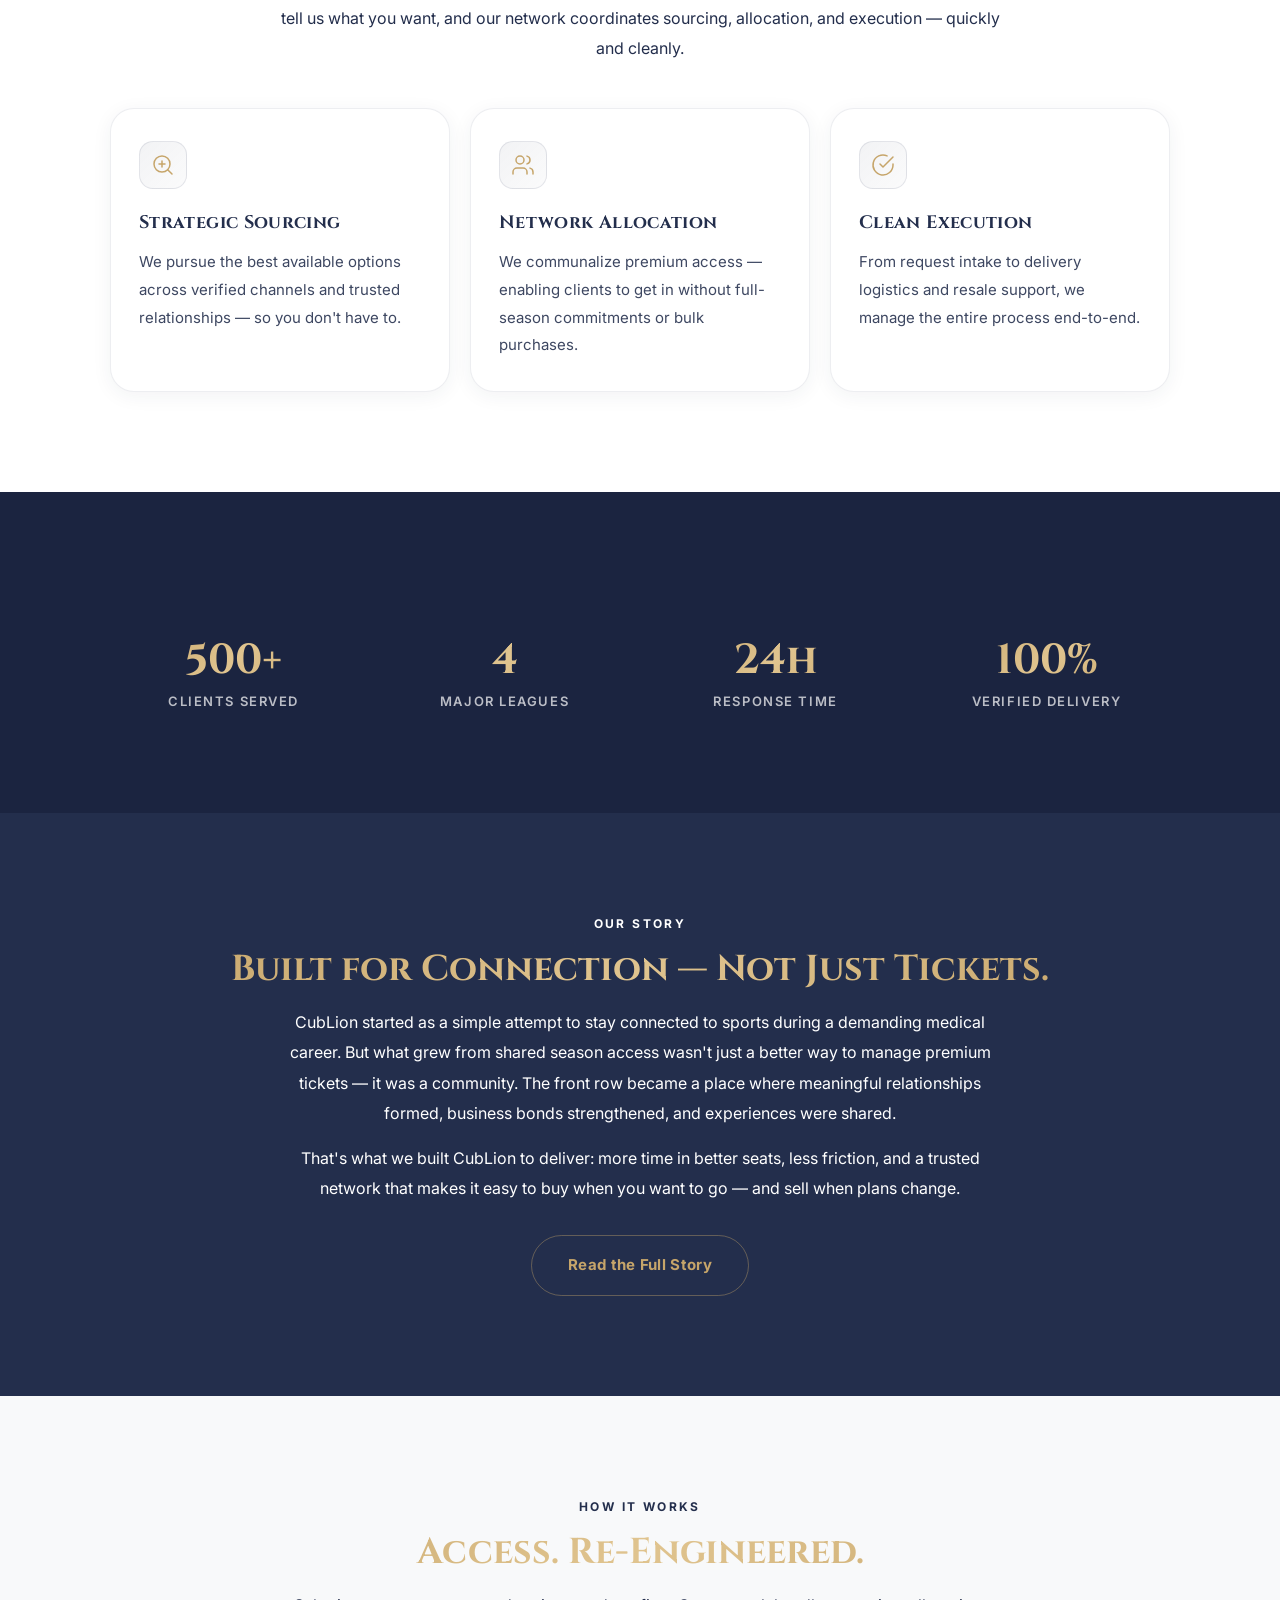
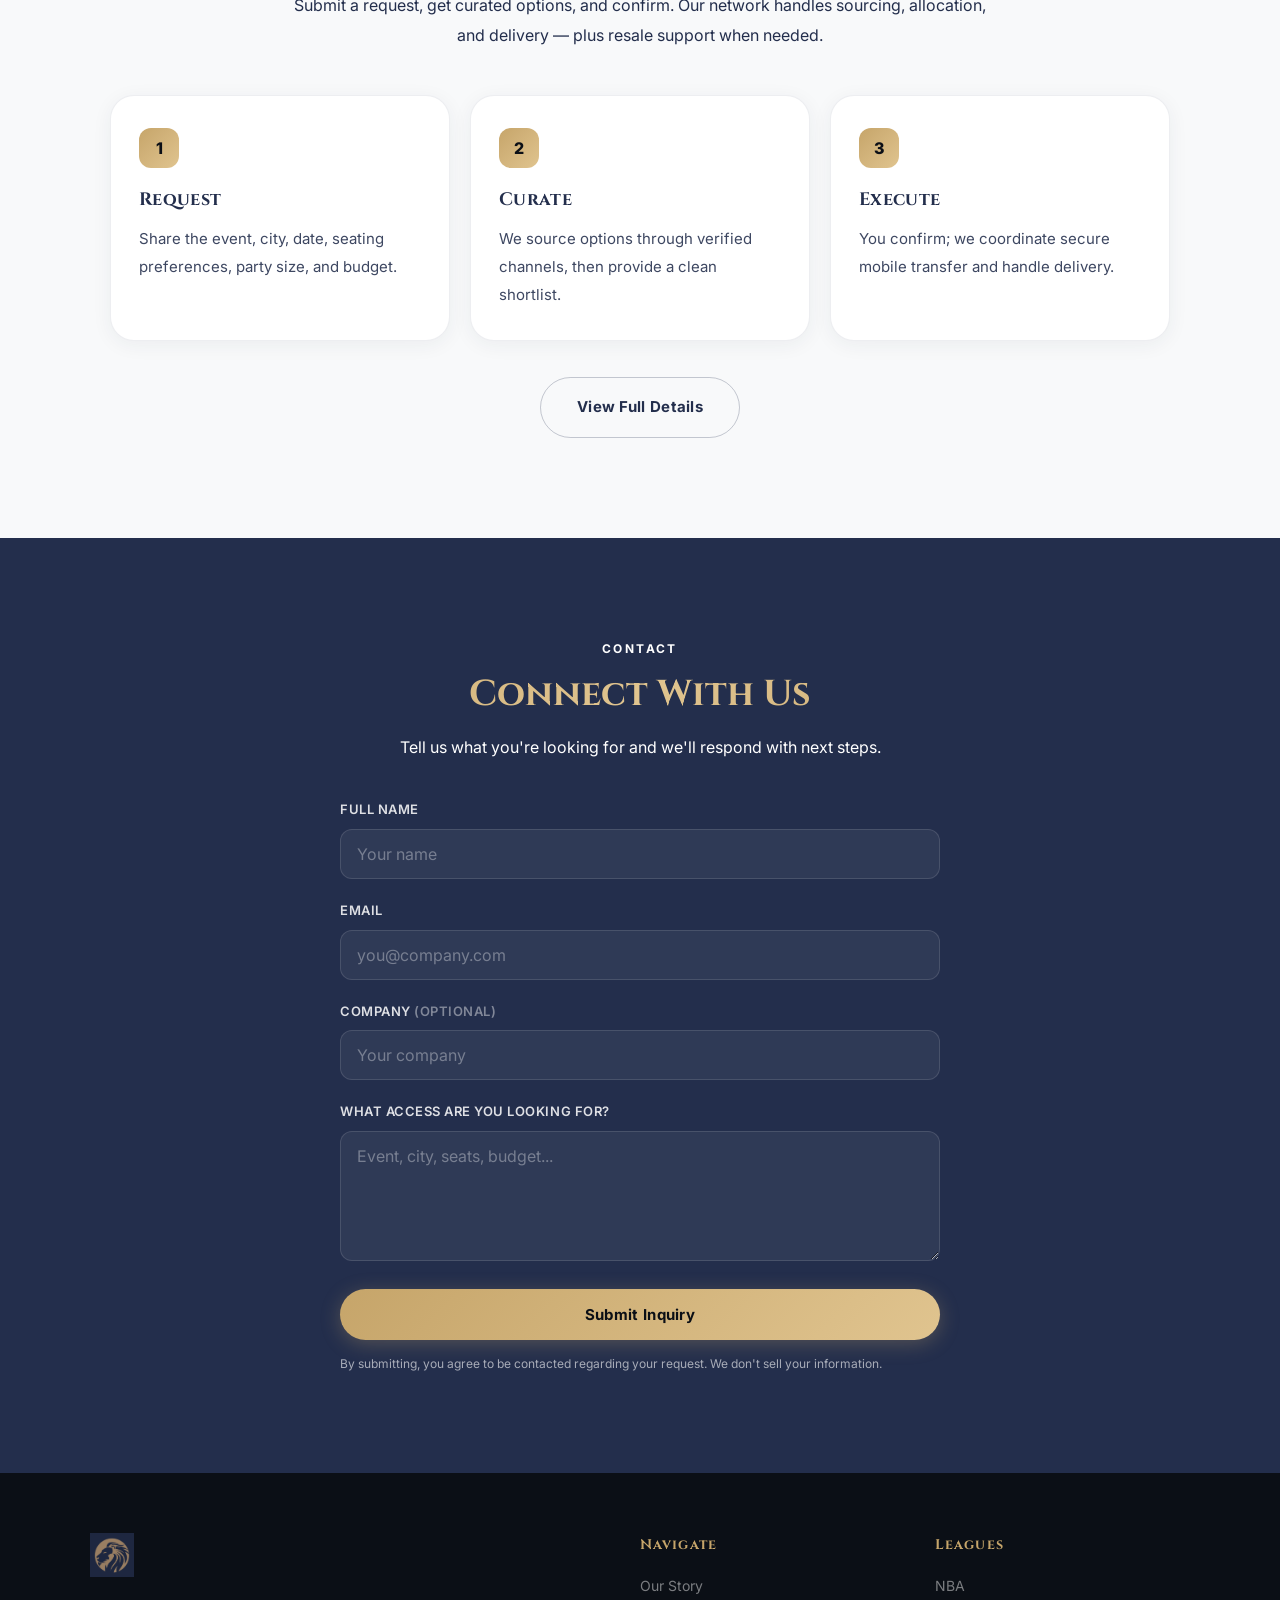
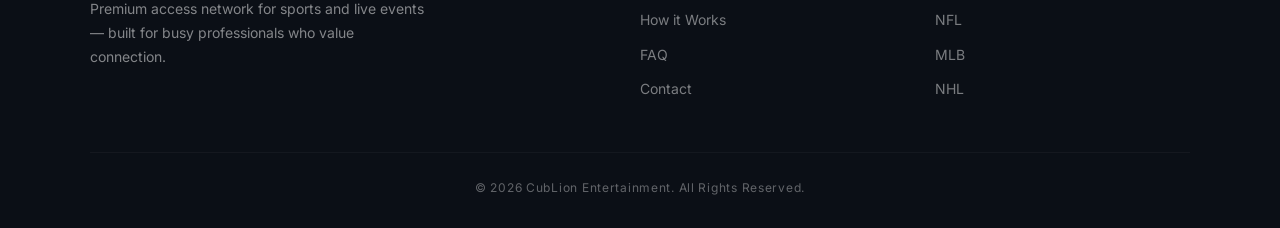
==== commit b4a70961: "Refresh site design and unify styling Improve the CubLion site with a shared stylesheet, mobile navi" ====
--- a/index.html
+++ b/index.html
@@ -3,435 +3,295 @@
 <head>
 <meta charset="UTF-8" />
 <meta name="viewport" content="width=device-width, initial-scale=1.0" />
-<title>CubLion Entertainment</title>
-
-<link href="https://fonts.googleapis.com/css2?family=Cinzel:wght@400;600;700&family=Inter:wght@300;400;600&display=swap" rel="stylesheet">
-
-<style>
-  html { scroll-behavior: smooth; }
-
-  :root{
-    --navy:#1F2F4A;
-    --gold:#C6A56A;
-    --black:#0B0F16;
-    --white:#FFFFFF;
-  }
-
-  body{
-    margin:0;
-    font-family:'Cinzel', serif;
-    background: var(--navy);
-    color: var(--white);
-  }
-
-  /* IMPORTANT: prevent ellipsis/nowrap truncation anywhere */
-  p, li, h1, h2, h3, a, span, div{
-    white-space: normal !important;
-    overflow: visible !important;
-    text-overflow: clip !important;
-    overflow-wrap: anywhere;
-    word-break: normal;
-  }
-
-  /* ---------- NAV (logo left + centered links) ---------- */
-  nav{
-    position: fixed;
-    top: 0;
-    left: 0;
-    width: 100%;
-    background: rgba(31,47,74,0.95);
-    backdrop-filter: blur(10px);
-    border-bottom: 1px solid rgba(255,255,255,0.08);
-    z-index: 1000;
-    padding: 18px 28px;
-  }
-
-  .nav-inner{
-    max-width: 1200px;
-    margin: 0 auto;
-    display: grid;
-    grid-template-columns: 72px 1fr 72px; /* left logo / centered links / spacer */
-    align-items: center;
-  }
-
-  .nav-insignia{
-    height: 54px;
-    width: auto;
-    display:block;
-    transition: transform .2s ease, filter .2s ease;
-  }
-  .nav-insignia:hover{
-    transform: scale(1.05);
-    filter: drop-shadow(0 0 8px rgba(198,165,106,.30));
-  }
-
-  .nav-links{
-    justify-self: center;
-    display: flex;
-    gap: 34px;
-    align-items: center;
-  }
-
-  .nav-links a{
-    position: relative;
-    color: var(--gold);
-    text-decoration: none;
-    font-weight: 600;
-    font-size: 22px;
-    letter-spacing: 0.06em;
-    padding: 6px 2px;
-    transition: opacity .15s ease;
-  }
-  .nav-links a:hover{ opacity:.82; }
-
-  .nav-links a::after{
-    content:"";
-    position:absolute;
-    left:0;
-    bottom:0;
-    height:2px;
-    width:100%;
-    background: var(--gold);
-    transform: scaleX(0);
-    transform-origin: left;
-    transition: transform .18s ease;
-    opacity: .9;
-  }
-  .nav-links a:hover::after{ transform: scaleX(1); }
-
-  /* ---------- HERO ---------- */
-  header{
-    text-align:center;
-    padding: 190px 20px 90px;
-    max-width: 1200px;
-    margin: 0 auto;
-  }
-
-  header img.hero-logo{
-    width: 900px;
-    max-width: 92vw;
-    height: auto;
-    margin-bottom: 44px;
-    display:block;
-    margin-left:auto;
-    margin-right:auto;
-  }
-
-  .gold{
-    background: linear-gradient(90deg, #C6A56A, #E0C48F);
-    -webkit-background-clip: text;
-    -webkit-text-fill-color: transparent;
-  }
-
-  h1{
-    font-size: 30px;
-    margin: 0 0 18px 0;
-    line-height: 1.25;
-  }
-
-  .subhead{
-    max-width: 920px;
-    margin: 0 auto;
-    font-family: 'Inter', sans-serif;
-    font-size: 15px;
-    line-height: 1.9;
-    opacity: 0.92;
-  }
-
-  .cta-row{ margin-top: 28px; }
-
-  .cta{
-    padding: 16px 34px;
-    background: var(--gold);
-    border: none;
-    border-radius: 999px;
-    font-weight: 700;
-    cursor: pointer;
-    color: #111;
-    font-size: 16px;
-    font-family: 'Inter', sans-serif;
-  }
-  .cta:hover{ opacity:.9; }
-
-  /* ---------- SECTIONS ---------- */
-  section{
-    padding: 100px 20px;
-    text-align: center;
-    background: var(--white);
-    color: var(--navy);
-  }
-  section.dark{
-    background: var(--navy);
-    color: var(--white);
-  }
-
-  .container{
-    max-width: 1100px;
-    margin: 0 auto;
-  }
-
-  .kicker{
-    letter-spacing: 0.18em;
-    text-transform: uppercase;
-    font-size: 12px;
-    font-weight: 700;
-    opacity: 0.85;
-    margin-bottom: 12px;
-    font-family:'Cinzel', serif;
-  }
-
-  section h2{
-    font-size: 34px;
-    margin: 0;
-    line-height: 1.2;
-  }
-
-  section p{
-    max-width: 920px;
-    margin: 16px auto 0;
-    font-family: 'Inter', sans-serif;
-    font-size: 15px;
-    line-height: 1.95;
-    opacity: 0.92;
-  }
-
-  /* ---------- CARDS ---------- */
-  .grid{
-    display: grid;
-    gap: 18px;
-    margin-top: 34px;
-    text-align: left;
-  }
-  @media (min-width: 900px){
-    .grid-3{ grid-template-columns: repeat(3, 1fr); }
-    .grid-2{ grid-template-columns: repeat(2, 1fr); }
-  }
-
-  .card{
-    border-radius: 18px;
-    padding: 22px;
-    border: 1px solid rgba(31,47,74,0.12);
-    background: #fff;
-    box-shadow: 0 10px 24px rgba(31,47,74,0.10);
-  }
-
-  section.dark .card{
-    background: rgba(255,255,255,0.06);
-    border: 1px solid rgba(255,255,255,0.10);
-    box-shadow: 0 12px 30px rgba(0,0,0,0.16);
-  }
-
-  .card h3{
-    margin: 0 0 10px 0;
-    font-size: 18px;
-    letter-spacing: 0.02em;
-  }
-  .card p{
-    margin: 0;
-    font-size: 14px;
-    line-height: 1.85;
-    font-family: 'Inter', sans-serif;
-  }
-
-  /* ---------- LINK BUTTON ---------- */
-  .ghost{
-    display:inline-block;
-    margin-top: 22px;
-    padding: 14px 22px;
-    border-radius: 999px;
-    border: 1px solid rgba(198,165,106,0.55);
-    color: var(--gold);
-    text-decoration: none;
-    font-weight: 650;
-    font-family: 'Inter', sans-serif;
-    font-size: 14px;
-    letter-spacing: 0.03em;
-    background: rgba(255,255,255,0.02);
-  }
-  .ghost:hover{
-    background: rgba(198,165,106,0.10);
-  }
-
-  /* ---------- CONTACT FORM ---------- */
-  .form-wrap{
-    max-width: 640px;
-    margin: 34px auto 0;
-    text-align: left;
-  }
-
-  label{
-    display:block;
-    margin: 0 0 6px 0;
-    font-weight: 600;
-    font-size: 13px;
-    opacity: 0.9;
-    font-family:'Inter', sans-serif;
-  }
-
-  .field{
-    width:100%;
-    padding: 12px;
-    margin-bottom: 16px;
-    border: none;
-    border-radius: 10px;
-    outline: none;
-    font-family:'Inter', sans-serif;
-    font-size: 15px;
-    background: rgba(255,255,255,0.92);
-    color:#111;
-  }
-
-  .small-note{
-    font-size: 12px;
-    opacity: 0.75;
-    margin-top: 10px;
-    line-height: 1.5;
-    font-family:'Inter', sans-serif;
-  }
-
-  /* ---------- FOOTER ---------- */
-  footer{
-    text-align:center;
-    padding: 44px 18px;
-    background: var(--black);
-    color: rgba(255,255,255,0.75);
-    font-size: 12px;
-    letter-spacing: 0.06em;
-    font-family:'Cinzel', serif;
-  }
-
-  @media (max-width: 980px){
-    .nav-links{ gap: 18px; }
-    .nav-links a{ font-size: 18px; }
-    header{ padding: 175px 16px 70px; }
-    h1{ font-size: 26px; }
-  }
-</style>
+<title>CubLion Entertainment — Premium Access Network for Sports &amp; Live Events</title>
+<meta name="description" content="CubLion Entertainment is a premium access network for sports and live events, built for busy professionals. Better seats, less friction, trusted ecosystem.">
+<meta property="og:title" content="CubLion Entertainment — The Front Row. Networked.">
+<meta property="og:description" content="Premium access network for sports and live events. Better seats, less friction, trusted ecosystem.">
+<meta property="og:type" content="website">
+<meta property="og:url" content="https://cublionlive.com">
+<meta name="twitter:card" content="summary_large_image">
+
+<link rel="preconnect" href="https://fonts.googleapis.com">
+<link rel="preconnect" href="https://fonts.gstatic.com" crossorigin>
+<link href="https://fonts.googleapis.com/css2?family=Cinzel:wght@400;600;700&family=Inter:wght@300;400;600;700&display=swap" rel="stylesheet">
+<link rel="stylesheet" href="styles.css">
 </head>
 
 <body>
 
+<a href="#main" class="skip-nav">Skip to content</a>
+
+<!-- NAV -->
 <nav>
-  <div class="nav-inner">
-    <a href="index.html" aria-label="Home">
-      <img src="lion.png" class="nav-insignia" alt="CubLion Home">
-    </a>
-
-    <div class="nav-links" aria-label="Primary navigation">
+  <div class="nav-backdrop">
+    <div class="nav-inner">
+      <a href="index.html" aria-label="CubLion Home">
+        <img src="lion.png" class="nav-insignia" alt="CubLion">
+      </a>
+
+      <div class="nav-links" role="navigation" aria-label="Main navigation">
+        <a href="our-story.html">Our Story</a>
+        <a href="how-it-works.html">How it Works</a>
+        <a href="faq.html">FAQ</a>
+        <a href="contact.html">Contact</a>
+      </div>
+
+      <button class="hamburger" aria-label="Toggle menu" aria-expanded="false">
+        <span></span><span></span><span></span>
+      </button>
+    </div>
+  </div>
+</nav>
+
+<div class="mobile-nav" role="navigation" aria-label="Mobile navigation">
+  <button class="mobile-nav-close" type="button" aria-label="Close menu">&times;</button>
+  <a href="our-story.html">Our Story</a>
+  <a href="how-it-works.html">How it Works</a>
+  <a href="faq.html">FAQ</a>
+  <a href="contact.html">Contact</a>
+</div>
+
+<!-- HERO -->
+<header class="hero" id="main">
+  <img src="logo.png" class="hero-logo" alt="CubLion Entertainment">
+  <h1 class="gold">The Front Row. Networked.</h1>
+  <p class="subhead">
+    CubLion Entertainment is a premium access network for sports and select live events — built for busy professionals and businesses
+    who want better seats, less friction, and a smarter way to buy and sell within a trusted ecosystem.
+  </p>
+  <div class="cta-row">
+    <a href="contact.html" class="btn btn-primary">Request Access</a>
+    <a href="how-it-works.html" class="btn btn-ghost">See How it Works</a>
+  </div>
+</header>
+
+<!-- WHAT WE DO -->
+<section class="section section--white">
+  <div class="container">
+    <div class="kicker reveal">What we do</div>
+    <h2 class="gold reveal">A Smarter Infrastructure for Premium Access.</h2>
+    <p class="section-desc reveal">
+      The ticket market is fragmented, volatile, and time-consuming. CubLion simplifies the process: tell us what you want,
+      and our network coordinates sourcing, allocation, and execution — quickly and cleanly.
+    </p>
+
+    <div class="grid grid-3">
+      <div class="card reveal reveal-delay-1">
+        <div class="card-icon">
+          <svg width="24" height="24" viewBox="0 0 24 24" fill="none" stroke="currentColor" stroke-width="1.5" stroke-linecap="round" stroke-linejoin="round" style="color:var(--gold)"><circle cx="11" cy="11" r="8"/><path d="m21 21-4.3-4.3"/><path d="M11 8v6"/><path d="M8 11h6"/></svg>
+        </div>
+        <h3>Strategic Sourcing</h3>
+        <p>We pursue the best available options across verified channels and trusted relationships — so you don't have to.</p>
+      </div>
+      <div class="card reveal reveal-delay-2">
+        <div class="card-icon">
+          <svg width="24" height="24" viewBox="0 0 24 24" fill="none" stroke="currentColor" stroke-width="1.5" stroke-linecap="round" stroke-linejoin="round" style="color:var(--gold)"><path d="M16 21v-2a4 4 0 0 0-4-4H6a4 4 0 0 0-4 4v2"/><circle cx="9" cy="7" r="4"/><path d="M22 21v-2a4 4 0 0 0-3-3.87"/><path d="M16 3.13a4 4 0 0 1 0 7.75"/></svg>
+        </div>
+        <h3>Network Allocation</h3>
+        <p>We communalize premium access — enabling clients to get in without full-season commitments or bulk purchases.</p>
+      </div>
+      <div class="card reveal reveal-delay-3">
+        <div class="card-icon">
+          <svg width="24" height="24" viewBox="0 0 24 24" fill="none" stroke="currentColor" stroke-width="1.5" stroke-linecap="round" stroke-linejoin="round" style="color:var(--gold)"><path d="M22 11.08V12a10 10 0 1 1-5.93-9.14"/><polyline points="22 4 12 14.01 9 11.01"/></svg>
+        </div>
+        <h3>Clean Execution</h3>
+        <p>From request intake to delivery logistics and resale support, we manage the entire process end-to-end.</p>
+      </div>
+    </div>
+  </div>
+</section>
+
+<!-- STATS -->
+<section class="section section--darker">
+  <div class="container">
+    <div class="stats-row">
+      <div class="stat reveal">
+        <div class="stat-number gold">500+</div>
+        <div class="stat-label">Clients Served</div>
+      </div>
+      <div class="stat reveal reveal-delay-1">
+        <div class="stat-number gold">4</div>
+        <div class="stat-label">Major Leagues</div>
+      </div>
+      <div class="stat reveal reveal-delay-2">
+        <div class="stat-number gold">24h</div>
+        <div class="stat-label">Response Time</div>
+      </div>
+      <div class="stat reveal reveal-delay-3">
+        <div class="stat-number gold">100%</div>
+        <div class="stat-label">Verified Delivery</div>
+      </div>
+    </div>
+  </div>
+</section>
+
+<!-- OUR STORY PREVIEW -->
+<section class="section section--dark">
+  <div class="container">
+    <div class="kicker reveal">Our story</div>
+    <h2 class="gold reveal">Built for Connection — Not Just Tickets.</h2>
+    <p class="section-desc reveal">
+      CubLion started as a simple attempt to stay connected to sports during a demanding medical career.
+      But what grew from shared season access wasn't just a better way to manage premium tickets — it was a community.
+      The front row became a place where meaningful relationships formed, business bonds strengthened, and experiences were shared.
+    </p>
+    <p class="section-desc reveal" style="margin-top:14px;">
+      That's what we built CubLion to deliver: more time in better seats, less friction, and a trusted network that makes it easy to buy
+      when you want to go — and sell when plans change.
+    </p>
+    <div class="reveal" style="margin-top:32px;">
+      <a class="btn btn-ghost" href="our-story.html">Read the Full Story</a>
+    </div>
+  </div>
+</section>
+
+<!-- HOW IT WORKS PREVIEW -->
+<section class="section section--gray">
+  <div class="container">
+    <div class="kicker reveal">How it works</div>
+    <h2 class="gold reveal">Access. Re-Engineered.</h2>
+    <p class="section-desc reveal">
+      Submit a request, get curated options, and confirm. Our network handles sourcing, allocation, and delivery — plus resale support when needed.
+    </p>
+
+    <div class="grid grid-3">
+      <div class="card reveal reveal-delay-1">
+        <div class="step-num">1</div>
+        <h3>Request</h3>
+        <p>Share the event, city, date, seating preferences, party size, and budget.</p>
+      </div>
+      <div class="card reveal reveal-delay-2">
+        <div class="step-num">2</div>
+        <h3>Curate</h3>
+        <p>We source options through verified channels, then provide a clean shortlist.</p>
+      </div>
+      <div class="card reveal reveal-delay-3">
+        <div class="step-num">3</div>
+        <h3>Execute</h3>
+        <p>You confirm; we coordinate secure mobile transfer and handle delivery.</p>
+      </div>
+    </div>
+
+    <div class="reveal" style="margin-top:36px;">
+      <a class="btn btn-ghost" href="how-it-works.html" style="color:var(--navy); border-color:rgba(35,46,76,0.25);">View Full Details</a>
+    </div>
+  </div>
+</section>
+
+<!-- CONTACT PREVIEW -->
+<section class="section section--dark">
+  <div class="container">
+    <div class="kicker reveal">Contact</div>
+    <h2 class="gold reveal">Connect With Us</h2>
+    <p class="section-desc reveal">Tell us what you're looking for and we'll respond with next steps.</p>
+
+    <form class="form-wrap reveal" action="https://formspree.io/f/mreadqad" method="POST">
+      <div class="form-group">
+        <label for="name">Full name</label>
+        <input class="field" id="name" name="name" type="text" placeholder="Your name" required />
+      </div>
+      <div class="form-group">
+        <label for="email">Email</label>
+        <input class="field" id="email" name="email" type="email" placeholder="you@company.com" required />
+      </div>
+      <div class="form-group">
+        <label for="company">Company <span style="opacity:0.5">(optional)</span></label>
+        <input class="field" id="company" name="company" type="text" placeholder="Your company" />
+      </div>
+      <div class="form-group">
+        <label for="message">What access are you looking for?</label>
+        <textarea class="field" id="message" name="message" rows="5" placeholder="Event, city, seats, budget..." required></textarea>
+      </div>
+      <button class="btn btn-primary" type="submit" style="width:100%; justify-content:center;">Submit Inquiry</button>
+      <div class="form-note">By submitting, you agree to be contacted regarding your request. We don't sell your information.</div>
+    </form>
+  </div>
+</section>
+
+<!-- FOOTER -->
+<footer>
+  <div class="footer-inner">
+    <div class="footer-brand">
+      <img src="lion.png" class="footer-lion" alt="CubLion">
+      <p>Premium access network for sports and live events — built for busy professionals who value connection.</p>
+    </div>
+    <div class="footer-col">
+      <h4>Navigate</h4>
       <a href="our-story.html">Our Story</a>
       <a href="how-it-works.html">How it Works</a>
       <a href="faq.html">FAQ</a>
       <a href="contact.html">Contact</a>
     </div>
-
-    <div></div>
-  </div>
-</nav>
-
-<header>
-  <img src="logo.png" class="hero-logo" alt="CubLion Entertainment">
-
-  <h1 class="gold">The Front Row. Networked.</h1>
-
-  <p class="subhead">
-    CubLion Entertainment is a premium access network for sports and select live events—built for busy professionals and businesses
-    who want better seats, less friction, and a smarter way to buy and sell within a trusted ecosystem.
-  </p>
-
-  <div class="cta-row">
-    <button class="cta" onclick="location.href='contact.html'">Request Access</button>
-  </div>
-</header>
-
-<section id="what-we-do">
-  <div class="container">
-    <div class="kicker">What we do</div>
-    <h2 class="gold">A Smarter Infrastructure for Premium Access.</h2>
-    <p>
-      The ticket market is fragmented, volatile, and time-consuming. CubLion simplifies the process: tell us what you want,
-      and our network coordinates sourcing, allocation, and execution—quickly and cleanly.
-    </p>
-
-    <div class="grid grid-3">
-      <div class="card">
-        <h3>Strategic Sourcing</h3>
-        <p>We pursue the best available options across verified channels and trusted relationships.</p>
-      </div>
-      <div class="card">
-        <h3>Network Allocation</h3>
-        <p>We communalize premium access—enabling clients to get in without full-season commitments.</p>
-      </div>
-      <div class="card">
-        <h3>Clean Execution</h3>
-        <p>From request intake to delivery logistics and resale support, we manage the process end-to-end.</p>
-      </div>
-    </div>
-  </div>
-</section>
-
-<section id="our-story" class="dark">
-  <div class="container">
-    <div class="kicker">Our story</div>
-    <h2 class="gold">Built for Connection—Not Just Tickets.</h2>
-    <p>
-      CubLion started as a simple attempt to stay connected to sports during a demanding medical career.
-      But what grew from shared season access wasn’t just a better way to manage premium tickets—it was a community.
-      The front row became a place where meaningful relationships formed, business bonds strengthened, and experiences were shared.
-    </p>
-
-    <p style="margin-top:14px;">
-      That’s what we built CubLion to deliver: more time in better seats, less friction, and a trusted network that makes it easy to buy
-      when you want to go—and sell when plans change.
-    </p>
-
-    <a class="ghost" href="our-story.html">Read the full story</a>
-  </div>
-</section>
-
-<section id="how-it-works">
-  <div class="container">
-    <div class="kicker">How it works</div>
-    <h2 class="gold">Access. Re-Engineered.</h2>
-    <p>
-      Submit a request, get curated options, and confirm. Our network handles sourcing, allocation, and delivery—plus resale support when needed.
-      Full diagrams and deeper detail are available on the How it Works page.
-    </p>
-
-    <a class="ghost" href="how-it-works.html">View how it works</a>
-  </div>
-</section>
-
-<section id="contact" class="dark">
-  <div class="container">
-    <div class="kicker">Contact</div>
-    <h2 class="gold">Connect With Us</h2>
-    <p>Tell us what you’re looking for and we’ll respond with next steps.</p>
-
-    <form class="form-wrap" action="https://formspree.io/f/mreadqad" method="POST">
-      <label for="name">Full name</label>
-      <input class="field" id="name" name="name" type="text" required />
-
-      <label for="email">Email</label>
-      <input class="field" id="email" name="email" type="email" required />
-
-      <label for="company">Company (optional)</label>
-      <input class="field" id="company" name="company" type="text" />
-
-      <label for="message">What access are you looking for?</label>
-      <textarea class="field" id="message" name="message" rows="5" required></textarea>
-
-      <button class="cta" type="submit" style="width:100%;">Submit Inquiry</button>
-
-      <div class="small-note">
-        By submitting, you agree to be contacted regarding your request. We don’t sell your information.
-      </div>
-    </form>
-  </div>
-</section>
-
-<footer>
-© 2026 CubLion Entertainment. All Rights Reserved.
+    <div class="footer-col">
+      <h4>Leagues</h4>
+      <a href="contact.html">NBA</a>
+      <a href="contact.html">NFL</a>
+      <a href="contact.html">MLB</a>
+      <a href="contact.html">NHL</a>
+    </div>
+  </div>
+  <div class="footer-bottom">
+    &copy; 2026 CubLion Entertainment. All Rights Reserved.
+  </div>
 </footer>
+
+<script>
+// Hamburger menu
+const hamburger = document.querySelector('.hamburger');
+const mobileNav = document.querySelector('.mobile-nav');
+const mobileNavClose = document.querySelector('.mobile-nav-close');
+
+function openMobileNav() {
+  hamburger.classList.add('open');
+  mobileNav.classList.add('open');
+  hamburger.setAttribute('aria-expanded', 'true');
+  document.body.style.overflow = 'hidden';
+}
+
+function closeMobileNav() {
+  hamburger.classList.remove('open');
+  mobileNav.classList.remove('open');
+  hamburger.setAttribute('aria-expanded', 'false');
+  document.body.style.overflow = '';
+}
+
+hamburger.addEventListener('click', () => {
+  if (mobileNav.classList.contains('open')) {
+    closeMobileNav();
+    return;
+  }
+  openMobileNav();
+});
+
+mobileNavClose.addEventListener('click', closeMobileNav);
+mobileNav.querySelectorAll('a').forEach(link => {
+  link.addEventListener('click', closeMobileNav);
+});
+document.addEventListener('keydown', (event) => {
+  if (event.key === 'Escape' && mobileNav.classList.contains('open')) {
+    closeMobileNav();
+  }
+});
+
+// Nav scroll effect
+const nav = document.querySelector('nav');
+window.addEventListener('scroll', () => {
+  nav.classList.toggle('scrolled', window.scrollY > 40);
+}, { passive: true });
+
+// Scroll-triggered reveal animations
+const reveals = document.querySelectorAll('.reveal');
+const observer = new IntersectionObserver((entries) => {
+  entries.forEach(entry => {
+    if (entry.isIntersecting) {
+      entry.target.classList.add('visible');
+      observer.unobserve(entry.target);
+    }
+  });
+}, { threshold: 0.15, rootMargin: '0px 0px -40px 0px' });
+
+reveals.forEach(el => observer.observe(el));
+</script>
 
 </body>
 </html>
--- a/styles.css
+++ b/styles.css
@@ -0,0 +1,905 @@
+/* ============================================================
+   CubLion Entertainment — Shared Stylesheet
+   ============================================================ */
+
+/* ---------- RESET & VARIABLES ---------- */
+:root {
+  --navy: #232E4C;
+  --navy-dark: #1B2440;
+  --navy-light: #344264;
+  --gold: #C6A56A;
+  --gold-light: #E0C48F;
+  --gold-dark: #A8884F;
+  --black: #0B0F16;
+  --white: #FFFFFF;
+  --gray-50: #F8F9FA;
+  --gray-100: #F1F3F5;
+  --gray-200: #E9ECEF;
+  --radius: 16px;
+  --radius-lg: 24px;
+  --ease: cubic-bezier(0.4, 0, 0.2, 1);
+  --transition: 0.35s var(--ease);
+}
+
+*, *::before, *::after { box-sizing: border-box; }
+
+html {
+  scroll-behavior: smooth;
+  -webkit-font-smoothing: antialiased;
+  -moz-osx-font-smoothing: grayscale;
+}
+
+body {
+  margin: 0;
+  font-family: 'Inter', sans-serif;
+  background: var(--navy);
+  color: var(--white);
+  line-height: 1.75;
+  overflow-x: hidden;
+}
+
+p, li, h1, h2, h3, h4, a, span, div, label, summary {
+  white-space: normal !important;
+  overflow: visible !important;
+  text-overflow: clip !important;
+  overflow-wrap: anywhere;
+  word-break: normal;
+}
+
+img { max-width: 100%; height: auto; }
+
+a { color: inherit; text-decoration: none; }
+
+/* ---------- SKIP NAV (accessibility) ---------- */
+.skip-nav {
+  position: absolute;
+  top: -100%;
+  left: 16px;
+  z-index: 9999;
+  padding: 12px 24px;
+  background: var(--gold);
+  color: var(--black);
+  font-weight: 700;
+  border-radius: 0 0 var(--radius) var(--radius);
+  transition: top 0.2s;
+}
+.skip-nav:focus {
+  top: 0;
+}
+
+/* ---------- UTILITY ---------- */
+.gold {
+  background: linear-gradient(135deg, #C6A56A 0%, #E0C48F 50%, #C6A56A 100%);
+  -webkit-background-clip: text;
+  -webkit-text-fill-color: transparent;
+  background-clip: text;
+}
+
+.container {
+  max-width: 1100px;
+  margin: 0 auto;
+  padding-left: 20px;
+  padding-right: 20px;
+}
+
+.container--narrow {
+  max-width: 860px;
+  margin: 0 auto;
+  padding-left: 20px;
+  padding-right: 20px;
+}
+
+/* ---------- NAV ---------- */
+nav {
+  position: fixed;
+  top: 0;
+  left: 0;
+  width: 100%;
+  z-index: 1000;
+  padding: 0;
+  transition: background var(--transition), box-shadow var(--transition);
+}
+
+nav.scrolled {
+  box-shadow: 0 4px 30px rgba(0,0,0,0.2);
+}
+
+.nav-backdrop {
+  background: var(--navy);
+  border-bottom: 1px solid rgba(255,255,255,0.06);
+}
+
+.nav-inner {
+  max-width: 1200px;
+  margin: 0 auto;
+  display: flex;
+  align-items: center;
+  justify-content: space-between;
+  padding: 14px 28px;
+}
+
+.nav-insignia {
+  height: 50px;
+  width: auto;
+  display: block;
+  transition: transform 0.25s var(--ease), filter 0.25s var(--ease);
+}
+.nav-insignia:hover {
+  transform: scale(1.08);
+  filter: drop-shadow(0 0 12px rgba(198,165,106,0.35));
+}
+
+.nav-links {
+  display: flex;
+  gap: 32px;
+  align-items: center;
+}
+
+.nav-links a {
+  position: relative;
+  color: var(--gold);
+  font-weight: 600;
+  font-size: 15px;
+  letter-spacing: 0.04em;
+  text-transform: uppercase;
+  padding: 6px 0;
+  transition: opacity 0.2s;
+}
+.nav-links a:hover { opacity: 0.85; }
+
+.nav-links a::after {
+  content: "";
+  position: absolute;
+  left: 0;
+  bottom: 0;
+  height: 2px;
+  width: 100%;
+  background: linear-gradient(90deg, var(--gold), var(--gold-light));
+  transform: scaleX(0);
+  transform-origin: left;
+  transition: transform 0.25s var(--ease);
+}
+.nav-links a:hover::after,
+.nav-links a.active::after {
+  transform: scaleX(1);
+}
+
+/* Hamburger */
+.hamburger {
+  display: none;
+  flex-direction: column;
+  gap: 5px;
+  cursor: pointer;
+  padding: 8px;
+  background: none;
+  border: none;
+  z-index: 1002;
+}
+.hamburger span {
+  display: block;
+  width: 26px;
+  height: 2px;
+  background: var(--gold);
+  border-radius: 2px;
+  transition: transform 0.3s var(--ease), opacity 0.2s;
+}
+.hamburger.open span:nth-child(1) {
+  transform: rotate(45deg) translate(5px, 5px);
+}
+.hamburger.open span:nth-child(2) {
+  opacity: 0;
+}
+.hamburger.open span:nth-child(3) {
+  transform: rotate(-45deg) translate(5px, -5px);
+}
+
+/* Mobile nav overlay */
+.mobile-nav {
+  display: none;
+  position: fixed;
+  top: 0;
+  left: 0;
+  width: 100%;
+  height: 100dvh;
+  background: rgba(11, 15, 22, 0.97);
+  backdrop-filter: blur(30px);
+  z-index: 1001;
+  flex-direction: column;
+  align-items: center;
+  justify-content: center;
+  gap: 36px;
+  opacity: 0;
+  transition: opacity 0.35s var(--ease);
+}
+.mobile-nav.open {
+  display: flex;
+  opacity: 1;
+}
+.mobile-nav-close {
+  position: absolute;
+  top: 22px;
+  right: 22px;
+  width: 52px;
+  height: 52px;
+  display: inline-flex;
+  align-items: center;
+  justify-content: center;
+  border: 1px solid rgba(198,165,106,0.28);
+  border-radius: 999px;
+  background: rgba(255,255,255,0.04);
+  color: var(--gold);
+  font-size: 32px;
+  line-height: 1;
+  cursor: pointer;
+  transition: background 0.2s var(--ease), border-color 0.2s var(--ease), transform 0.2s var(--ease);
+}
+.mobile-nav-close:hover {
+  background: rgba(255,255,255,0.08);
+  border-color: rgba(198,165,106,0.48);
+  transform: scale(1.04);
+}
+.mobile-nav-close:focus-visible {
+  outline: 2px solid rgba(198,165,106,0.65);
+  outline-offset: 3px;
+}
+.mobile-nav a {
+  color: var(--gold);
+  font-size: 28px;
+  font-weight: 600;
+  letter-spacing: 0.06em;
+  text-transform: uppercase;
+  font-family: 'Cinzel', serif;
+  transition: opacity 0.2s;
+}
+.mobile-nav a:hover { opacity: 0.8; }
+
+/* ---------- HERO (index) ---------- */
+.hero {
+  text-align: center;
+  padding: 180px 20px 100px;
+  position: relative;
+  overflow: hidden;
+}
+
+.hero::before {
+  content: none;
+}
+
+.hero-logo {
+  width: 800px;
+  max-width: 88vw;
+  height: auto;
+  margin: 0 auto 40px;
+  display: block;
+  animation: fadeSlideUp 1s var(--ease) both;
+}
+
+.hero h1 {
+  font-family: 'Cinzel', serif;
+  font-size: 36px;
+  margin: 0 0 20px;
+  line-height: 1.25;
+  letter-spacing: 0.02em;
+  animation: fadeSlideUp 1s 0.15s var(--ease) both;
+}
+
+.hero .subhead {
+  max-width: 780px;
+  margin: 0 auto;
+  font-size: 17px;
+  line-height: 1.9;
+  opacity: 0.9;
+  animation: fadeSlideUp 1s 0.3s var(--ease) both;
+}
+
+.hero .cta-row {
+  margin-top: 36px;
+  display: flex;
+  gap: 16px;
+  justify-content: center;
+  flex-wrap: wrap;
+  animation: fadeSlideUp 1s 0.45s var(--ease) both;
+}
+
+/* ---------- PAGE HERO (subpages) ---------- */
+.page-hero {
+  text-align: center;
+  padding: 170px 20px 60px;
+  position: relative;
+}
+
+.page-hero::before {
+  content: none;
+}
+
+.page-hero .center-lion {
+  height: 110px;
+  width: auto;
+  margin: 0 auto 20px;
+  display: block;
+  filter: drop-shadow(0 10px 30px rgba(0,0,0,0.25));
+  animation: fadeSlideUp 0.8s var(--ease) both;
+}
+
+.page-hero h1 {
+  font-family: 'Cinzel', serif;
+  font-size: 48px;
+  margin: 0 0 16px;
+  animation: fadeSlideUp 0.8s 0.12s var(--ease) both;
+}
+
+.page-hero .lede {
+  max-width: 720px;
+  margin: 0 auto;
+  font-size: 18px;
+  opacity: 0.9;
+  line-height: 1.8;
+  animation: fadeSlideUp 0.8s 0.24s var(--ease) both;
+}
+
+/* ---------- BUTTONS ---------- */
+.btn {
+  display: inline-flex;
+  align-items: center;
+  gap: 8px;
+  padding: 16px 36px;
+  border: none;
+  border-radius: 999px;
+  font-weight: 700;
+  cursor: pointer;
+  font-size: 15px;
+  font-family: 'Inter', sans-serif;
+  letter-spacing: 0.02em;
+  transition: transform 0.2s var(--ease), box-shadow 0.3s var(--ease), opacity 0.2s;
+}
+
+.btn-primary {
+  background: linear-gradient(135deg, var(--gold), var(--gold-light));
+  color: var(--black);
+  box-shadow: 0 4px 20px rgba(198,165,106,0.3);
+}
+.btn-primary:hover {
+  transform: translateY(-2px);
+  box-shadow: 0 8px 30px rgba(198,165,106,0.4);
+}
+.btn-primary:active {
+  transform: translateY(0);
+}
+
+.btn-ghost {
+  background: transparent;
+  color: var(--gold);
+  border: 1.5px solid rgba(198,165,106,0.4);
+  box-shadow: 0 0 0 0 rgba(198,165,106,0);
+}
+.btn-ghost:hover {
+  background: rgba(198,165,106,0.08);
+  border-color: rgba(198,165,106,0.6);
+  transform: translateY(-2px);
+  box-shadow: 0 6px 20px rgba(198,165,106,0.15);
+}
+
+/* ---------- SECTIONS ---------- */
+.section {
+  padding: 100px 20px;
+  text-align: center;
+}
+
+.section--white {
+  background: var(--white);
+  color: var(--navy);
+}
+
+.section--gray {
+  background: var(--gray-50);
+  color: var(--navy);
+}
+
+.section--dark {
+  background: var(--navy);
+  color: var(--white);
+}
+
+.section--darker {
+  background: var(--navy-dark);
+  color: var(--white);
+}
+
+.kicker {
+  letter-spacing: 0.2em;
+  text-transform: uppercase;
+  font-size: 12px;
+  font-weight: 700;
+  opacity: 0.7;
+  margin-bottom: 14px;
+  font-family: 'Inter', sans-serif;
+}
+
+.section h2 {
+  font-family: 'Cinzel', serif;
+  font-size: 36px;
+  margin: 0 0 8px;
+  line-height: 1.2;
+}
+
+.section .section-desc {
+  max-width: 720px;
+  margin: 16px auto 0;
+  font-size: 16px;
+  line-height: 1.9;
+  opacity: 0.88;
+}
+
+/* ---------- CARDS ---------- */
+.grid {
+  display: grid;
+  gap: 20px;
+  margin-top: 44px;
+  text-align: left;
+}
+
+.grid-3 { grid-template-columns: 1fr; }
+.grid-2 { grid-template-columns: 1fr; }
+
+@media (min-width: 768px) {
+  .grid-2 { grid-template-columns: repeat(2, 1fr); }
+  .grid-3 { grid-template-columns: repeat(3, 1fr); }
+}
+
+.card {
+  border-radius: var(--radius-lg);
+  padding: 32px 28px;
+  transition: transform var(--transition), box-shadow var(--transition);
+  position: relative;
+}
+
+.card:hover {
+  transform: translateY(-6px);
+}
+
+/* Light cards */
+.section--white .card,
+.section--gray .card {
+  background: var(--white);
+  border: 1px solid rgba(35,46,76,0.08);
+  box-shadow: 0 4px 20px rgba(35,46,76,0.06);
+}
+.section--white .card:hover,
+.section--gray .card:hover {
+  box-shadow: 0 16px 40px rgba(35,46,76,0.12);
+}
+
+/* Dark cards */
+.section--dark .card,
+.section--darker .card {
+  background: rgba(255,255,255,0.04);
+  border: 1px solid rgba(255,255,255,0.08);
+  box-shadow: 0 4px 20px rgba(0,0,0,0.15);
+}
+.section--dark .card:hover,
+.section--darker .card:hover {
+  background: rgba(255,255,255,0.07);
+  box-shadow: 0 16px 40px rgba(0,0,0,0.25);
+}
+
+.card-icon {
+  width: 48px;
+  height: 48px;
+  border-radius: 14px;
+  display: flex;
+  align-items: center;
+  justify-content: center;
+  margin-bottom: 18px;
+  font-size: 22px;
+  background: linear-gradient(135deg, rgba(198,165,106,0.15), rgba(198,165,106,0.05));
+  border: 1px solid rgba(198,165,106,0.2);
+}
+
+.section--white .card-icon,
+.section--gray .card-icon {
+  background: linear-gradient(135deg, rgba(35,46,76,0.06), rgba(35,46,76,0.02));
+  border-color: rgba(35,46,76,0.1);
+}
+
+.card h3 {
+  font-family: 'Cinzel', serif;
+  font-size: 18px;
+  margin: 0 0 10px;
+  letter-spacing: 0.02em;
+}
+
+.card p {
+  margin: 0;
+  font-size: 15px;
+  line-height: 1.85;
+  opacity: 0.88;
+}
+
+/* ---------- STATS ---------- */
+.stats-row {
+  display: grid;
+  grid-template-columns: repeat(2, 1fr);
+  gap: 24px;
+  margin-top: 48px;
+}
+
+@media (min-width: 768px) {
+  .stats-row { grid-template-columns: repeat(4, 1fr); }
+}
+
+.stat {
+  text-align: center;
+}
+
+.stat-number {
+  font-family: 'Cinzel', serif;
+  font-size: 42px;
+  font-weight: 700;
+  line-height: 1;
+  margin-bottom: 8px;
+}
+
+.stat-label {
+  font-size: 13px;
+  text-transform: uppercase;
+  letter-spacing: 0.12em;
+  opacity: 0.7;
+  font-weight: 600;
+}
+
+/* ---------- STEP CARDS ---------- */
+.step-num {
+  display: inline-flex;
+  align-items: center;
+  justify-content: center;
+  width: 40px;
+  height: 40px;
+  border-radius: 12px;
+  background: linear-gradient(135deg, var(--gold), var(--gold-light));
+  color: var(--black);
+  font-weight: 800;
+  font-size: 16px;
+  margin-bottom: 16px;
+}
+
+/* ---------- FAQ ACCORDION ---------- */
+.faq-list {
+  text-align: left;
+  margin-top: 40px;
+  max-width: 820px;
+  margin-left: auto;
+  margin-right: auto;
+}
+
+details {
+  background: rgba(255,255,255,0.05);
+  border: 1px solid rgba(255,255,255,0.08);
+  border-radius: var(--radius);
+  padding: 20px 24px;
+  margin-bottom: 12px;
+  transition: background 0.3s var(--ease), border-color 0.3s var(--ease);
+}
+
+details[open] {
+  background: rgba(255,255,255,0.08);
+  border-color: rgba(198,165,106,0.25);
+}
+
+summary {
+  cursor: pointer;
+  font-weight: 700;
+  font-size: 16px;
+  list-style: none;
+  display: flex;
+  align-items: center;
+  justify-content: space-between;
+  gap: 16px;
+  transition: color 0.2s;
+}
+summary::-webkit-details-marker { display: none; }
+
+summary::after {
+  content: "+";
+  font-size: 22px;
+  font-weight: 300;
+  color: var(--gold);
+  flex-shrink: 0;
+  transition: transform 0.3s var(--ease);
+}
+
+details[open] summary::after {
+  transform: rotate(45deg);
+}
+
+details p {
+  margin: 14px 0 0;
+  opacity: 0.88;
+  line-height: 1.85;
+  font-size: 15px;
+}
+
+/* ---------- FORMS ---------- */
+.form-wrap {
+  max-width: 600px;
+  margin: 36px auto 0;
+  text-align: left;
+}
+
+.form-group {
+  margin-bottom: 20px;
+}
+
+.form-group label {
+  display: block;
+  font-weight: 600;
+  font-size: 13px;
+  letter-spacing: 0.04em;
+  text-transform: uppercase;
+  opacity: 0.85;
+  margin-bottom: 8px;
+}
+
+.field {
+  width: 100%;
+  padding: 14px 16px;
+  border: 1.5px solid rgba(255,255,255,0.12);
+  border-radius: 12px;
+  outline: none;
+  font-family: 'Inter', sans-serif;
+  font-size: 16px;
+  background: rgba(255,255,255,0.06);
+  color: var(--white);
+  transition: border-color 0.25s var(--ease), background 0.25s var(--ease), box-shadow 0.25s var(--ease);
+}
+
+.field::placeholder {
+  color: rgba(255,255,255,0.35);
+}
+
+.field:focus {
+  border-color: var(--gold);
+  background: rgba(255,255,255,0.08);
+  box-shadow: 0 0 0 3px rgba(198,165,106,0.15);
+}
+
+textarea.field {
+  resize: vertical;
+  min-height: 120px;
+}
+
+.form-note {
+  font-size: 12px;
+  opacity: 0.6;
+  margin-top: 14px;
+  line-height: 1.6;
+}
+
+/* ---------- FOOTER ---------- */
+footer {
+  background: var(--black);
+  color: rgba(255,255,255,0.7);
+  padding: 60px 20px 30px;
+}
+
+.footer-inner {
+  max-width: 1100px;
+  margin: 0 auto;
+  display: grid;
+  grid-template-columns: 1fr;
+  gap: 40px;
+}
+
+@media (min-width: 768px) {
+  .footer-inner { grid-template-columns: 2fr 1fr 1fr; }
+}
+
+.footer-brand p {
+  max-width: 340px;
+  font-size: 14px;
+  line-height: 1.7;
+  margin: 12px 0 0;
+  opacity: 0.7;
+}
+
+.footer-brand .footer-lion {
+  height: 44px;
+  width: auto;
+  opacity: 0.8;
+}
+
+.footer-col h4 {
+  font-family: 'Cinzel', serif;
+  font-size: 14px;
+  letter-spacing: 0.08em;
+  margin: 0 0 16px;
+  color: var(--gold);
+}
+
+.footer-col a {
+  display: block;
+  font-size: 14px;
+  margin-bottom: 10px;
+  opacity: 0.65;
+  transition: opacity 0.2s, color 0.2s;
+}
+.footer-col a:hover {
+  opacity: 1;
+  color: var(--gold);
+}
+
+.footer-bottom {
+  max-width: 1100px;
+  margin: 40px auto 0;
+  padding-top: 24px;
+  border-top: 1px solid rgba(255,255,255,0.08);
+  text-align: center;
+  font-size: 12px;
+  letter-spacing: 0.06em;
+  opacity: 0.5;
+  font-family: 'Inter', sans-serif;
+}
+
+/* ---------- CONTENT PAGES (our-story) ---------- */
+.content-main {
+  background: var(--white);
+  color: var(--navy);
+  padding: 80px 20px 100px;
+}
+
+.content-main h2 {
+  font-family: 'Cinzel', serif;
+  font-size: 26px;
+  margin: 40px 0 16px;
+  letter-spacing: 0.02em;
+}
+
+.content-main p {
+  font-size: 16px;
+  line-height: 2;
+  margin: 0 0 18px;
+  color: var(--navy);
+  opacity: 0.92;
+}
+
+.photo-section {
+  margin: 40px 0 50px;
+  text-align: center;
+}
+
+.photo-section img {
+  width: 100%;
+  max-width: 720px;
+  border-radius: var(--radius-lg);
+  box-shadow: 0 20px 60px rgba(0,0,0,0.15);
+}
+
+.photo-caption {
+  margin-top: 16px;
+  font-size: 13px;
+  letter-spacing: 0.04em;
+  opacity: 0.65;
+  font-style: italic;
+}
+
+.callout-box {
+  border: 1px solid rgba(35,46,76,0.1);
+  border-radius: var(--radius-lg);
+  padding: 28px 32px;
+  background: var(--gray-50);
+  margin: 32px 0 16px;
+}
+
+.callout-box strong {
+  display: block;
+  margin-bottom: 12px;
+  font-family: 'Cinzel', serif;
+  font-size: 16px;
+  letter-spacing: 0.02em;
+}
+
+.callout-list {
+  margin: 0;
+  padding: 0;
+  list-style: none;
+}
+
+.callout-list li {
+  margin: 10px 0;
+  padding-left: 20px;
+  position: relative;
+  line-height: 1.9;
+  font-size: 15px;
+}
+
+.callout-list li::before {
+  content: "";
+  position: absolute;
+  left: 0;
+  top: 11px;
+  width: 8px;
+  height: 8px;
+  border-radius: 50%;
+  background: var(--gold);
+}
+
+.signature {
+  margin-top: 64px;
+  text-align: right;
+}
+
+.signature-close {
+  font-size: 15px;
+  opacity: 0.85;
+  letter-spacing: 0.02em;
+  margin-bottom: 8px;
+}
+
+.signature-name {
+  font-family: 'Allura', cursive;
+  font-size: 52px;
+  color: var(--navy);
+  line-height: 1;
+}
+
+/* ---------- SCROLL ANIMATIONS ---------- */
+.reveal {
+  opacity: 0;
+  transform: translateY(30px);
+  transition: opacity 0.7s var(--ease), transform 0.7s var(--ease);
+}
+
+.reveal.visible {
+  opacity: 1;
+  transform: translateY(0);
+}
+
+.reveal-delay-1 { transition-delay: 0.1s; }
+.reveal-delay-2 { transition-delay: 0.2s; }
+.reveal-delay-3 { transition-delay: 0.3s; }
+
+@keyframes fadeSlideUp {
+  from {
+    opacity: 0;
+    transform: translateY(28px);
+  }
+  to {
+    opacity: 1;
+    transform: translateY(0);
+  }
+}
+
+@keyframes fadeIn {
+  from { opacity: 0; }
+  to { opacity: 1; }
+}
+
+/* ---------- RESPONSIVE ---------- */
+@media (max-width: 900px) {
+  .nav-links { display: none; }
+  .hamburger { display: flex; }
+
+  .hero { padding: 160px 16px 70px; }
+  .hero h1 { font-size: 28px; }
+  .hero .subhead { font-size: 15px; }
+  .hero-logo { width: 600px; }
+
+  .page-hero { padding: 150px 16px 50px; }
+  .page-hero h1 { font-size: 36px; }
+
+  .section { padding: 70px 16px; }
+  .section h2 { font-size: 28px; }
+
+  .stat-number { font-size: 32px; }
+
+  .content-main { padding: 50px 16px 70px; }
+}
+
+@media (max-width: 480px) {
+  .hero h1 { font-size: 24px; }
+  .hero-logo { width: 90vw; }
+  .page-hero h1 { font-size: 30px; }
+  .section h2 { font-size: 24px; }
+  .stats-row { gap: 16px; }
+  .stat-number { font-size: 28px; }
+  .btn { padding: 14px 28px; font-size: 14px; }
+}
